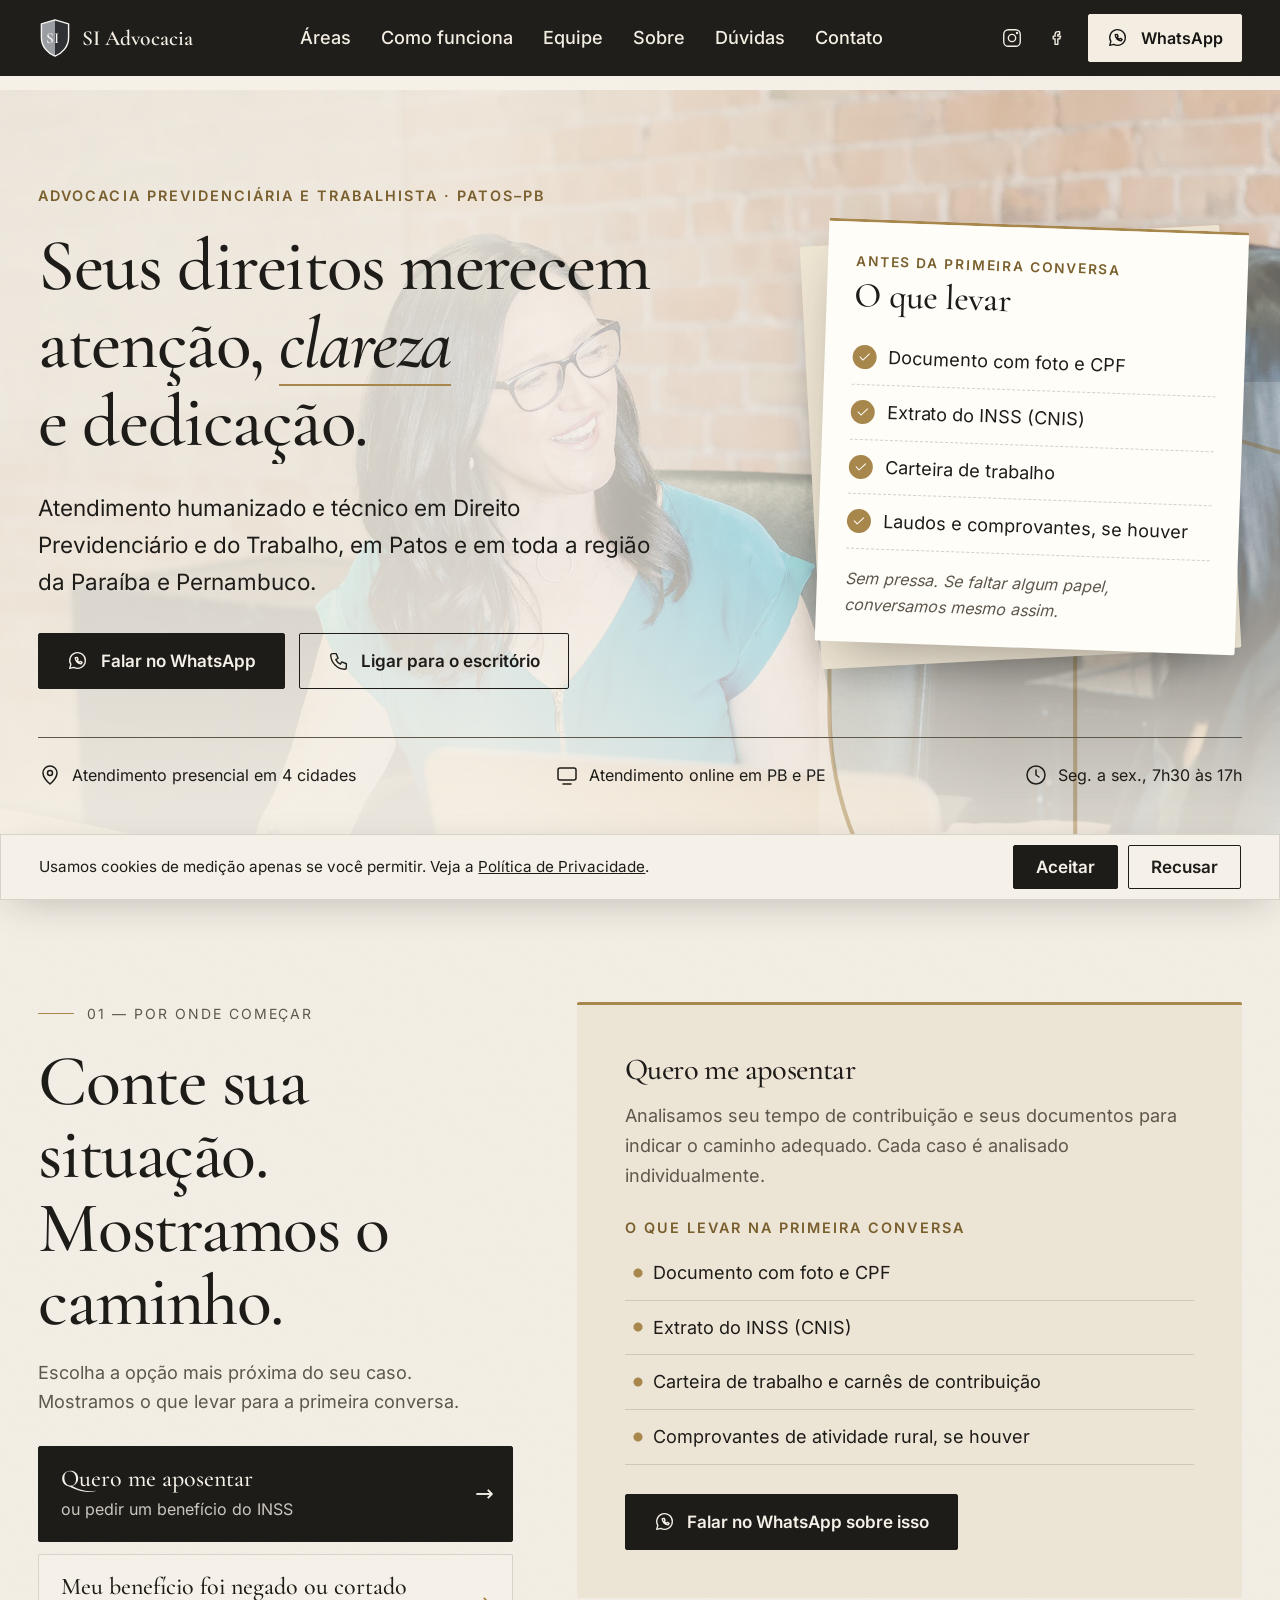
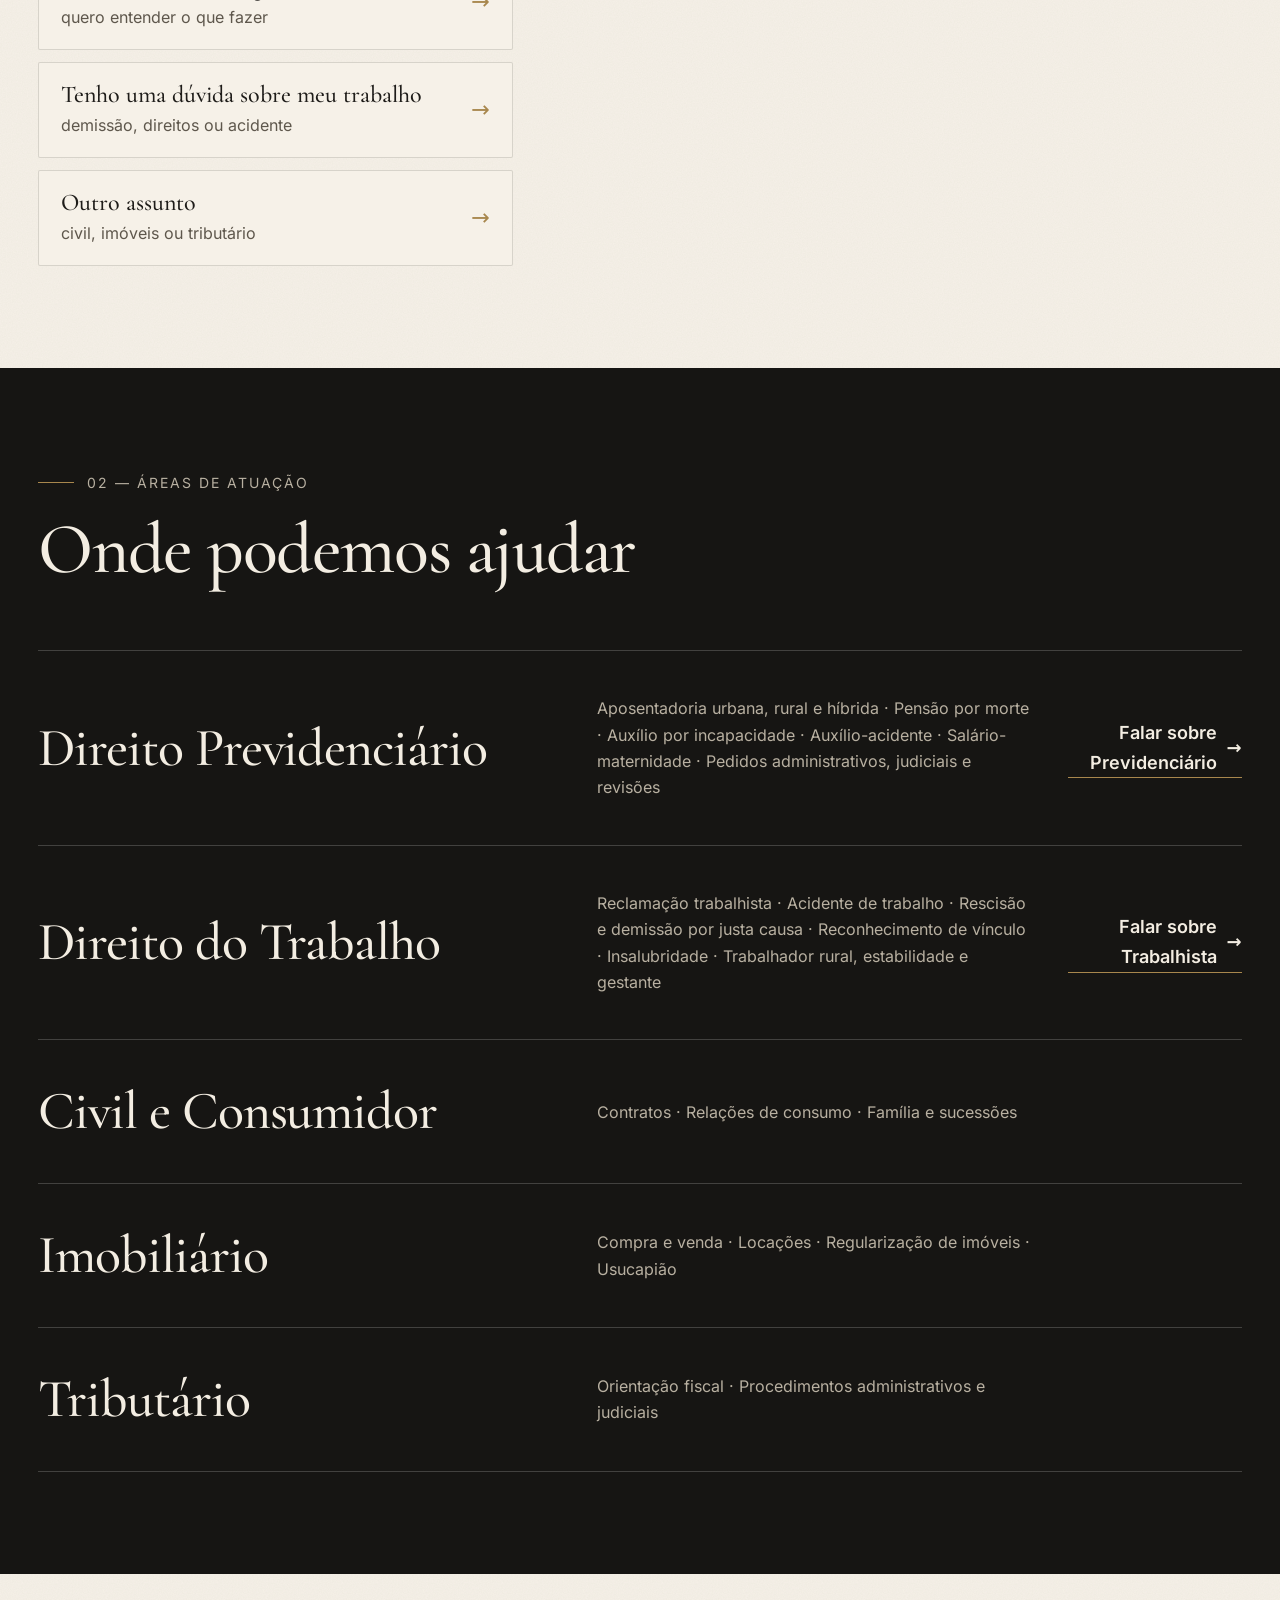
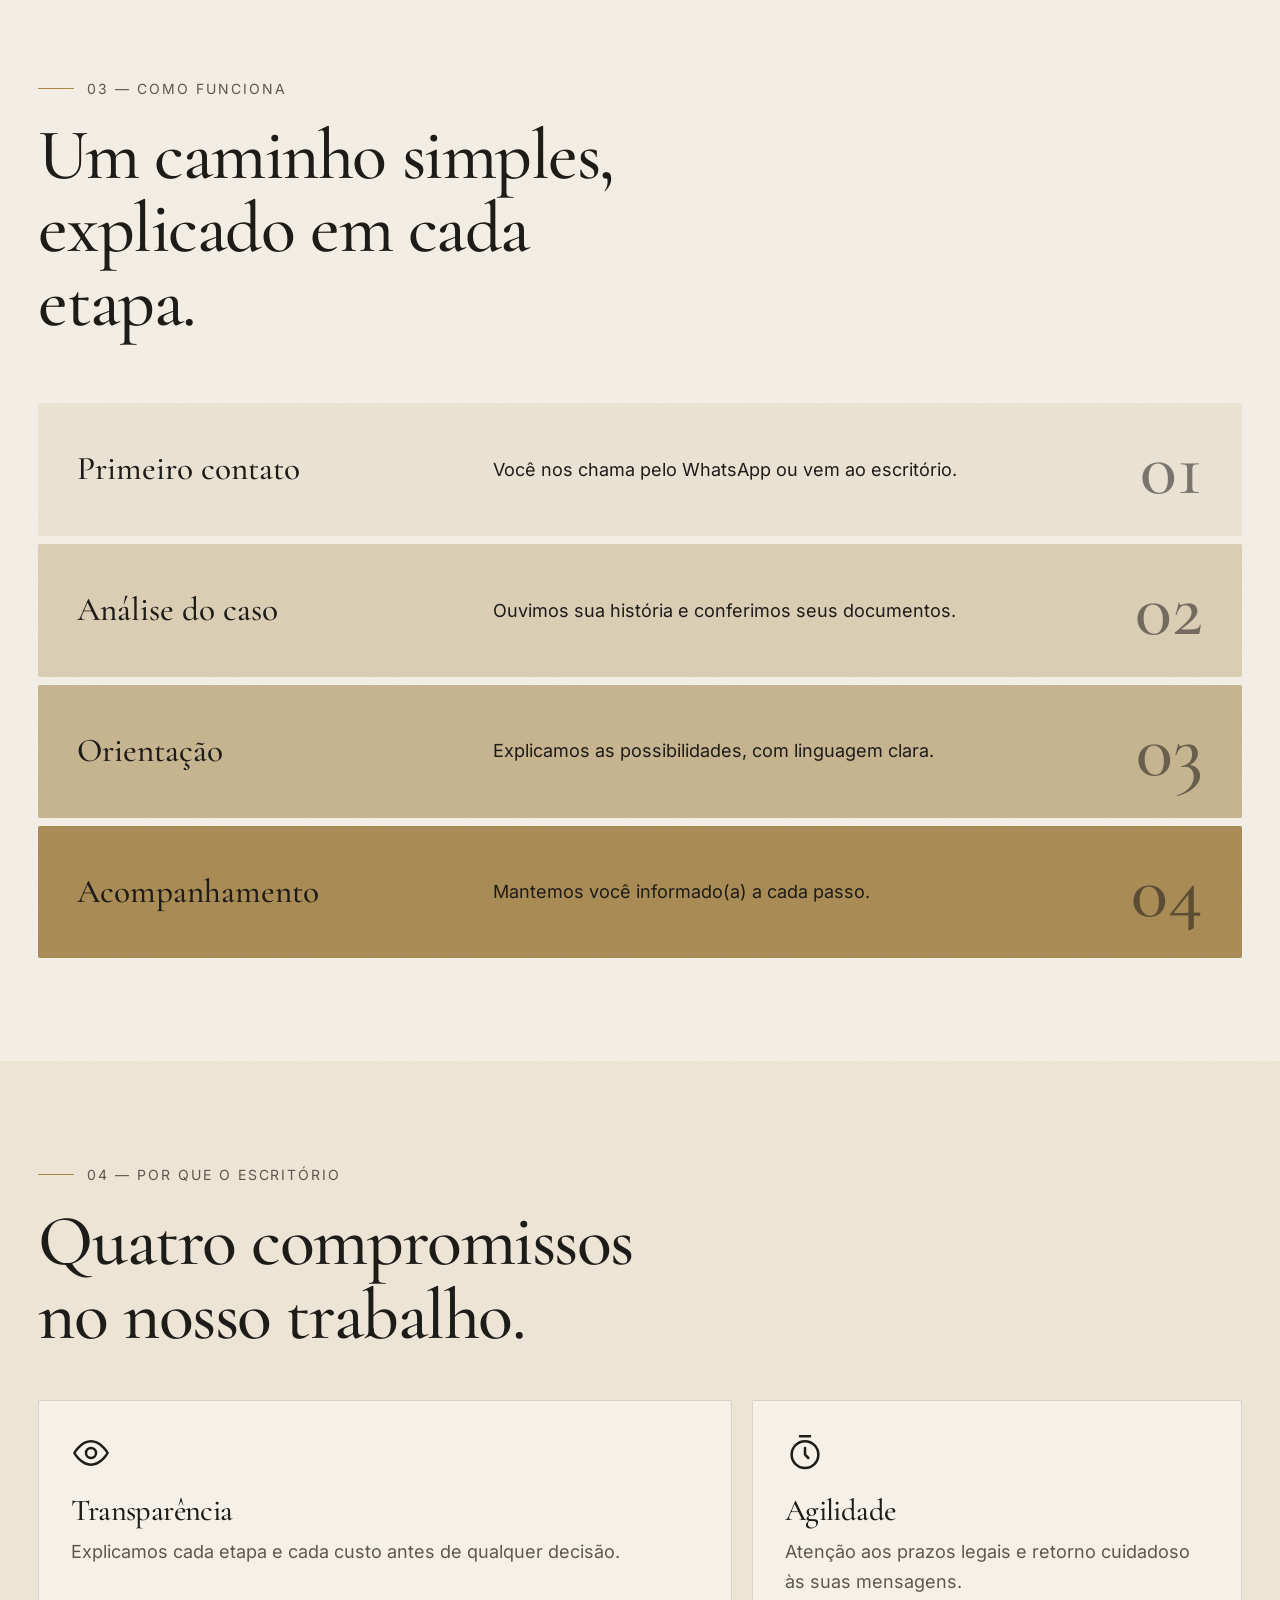
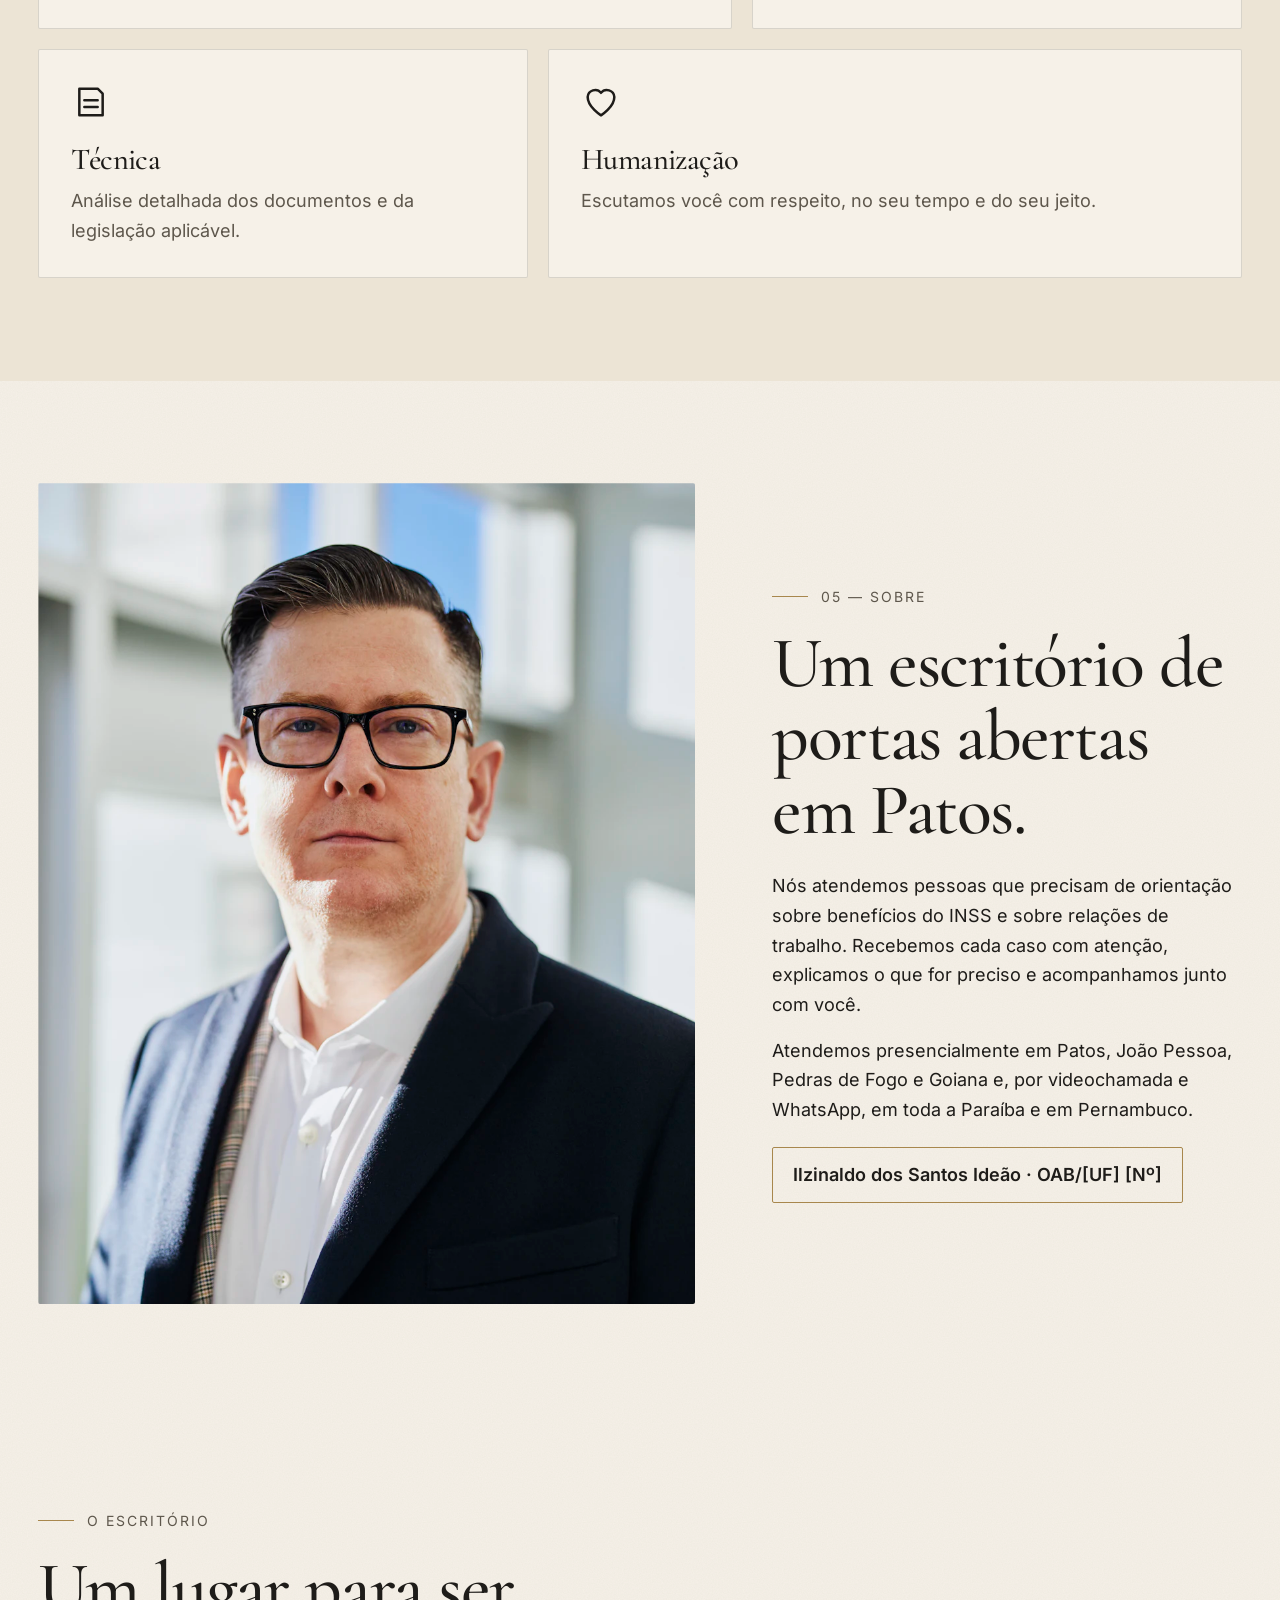
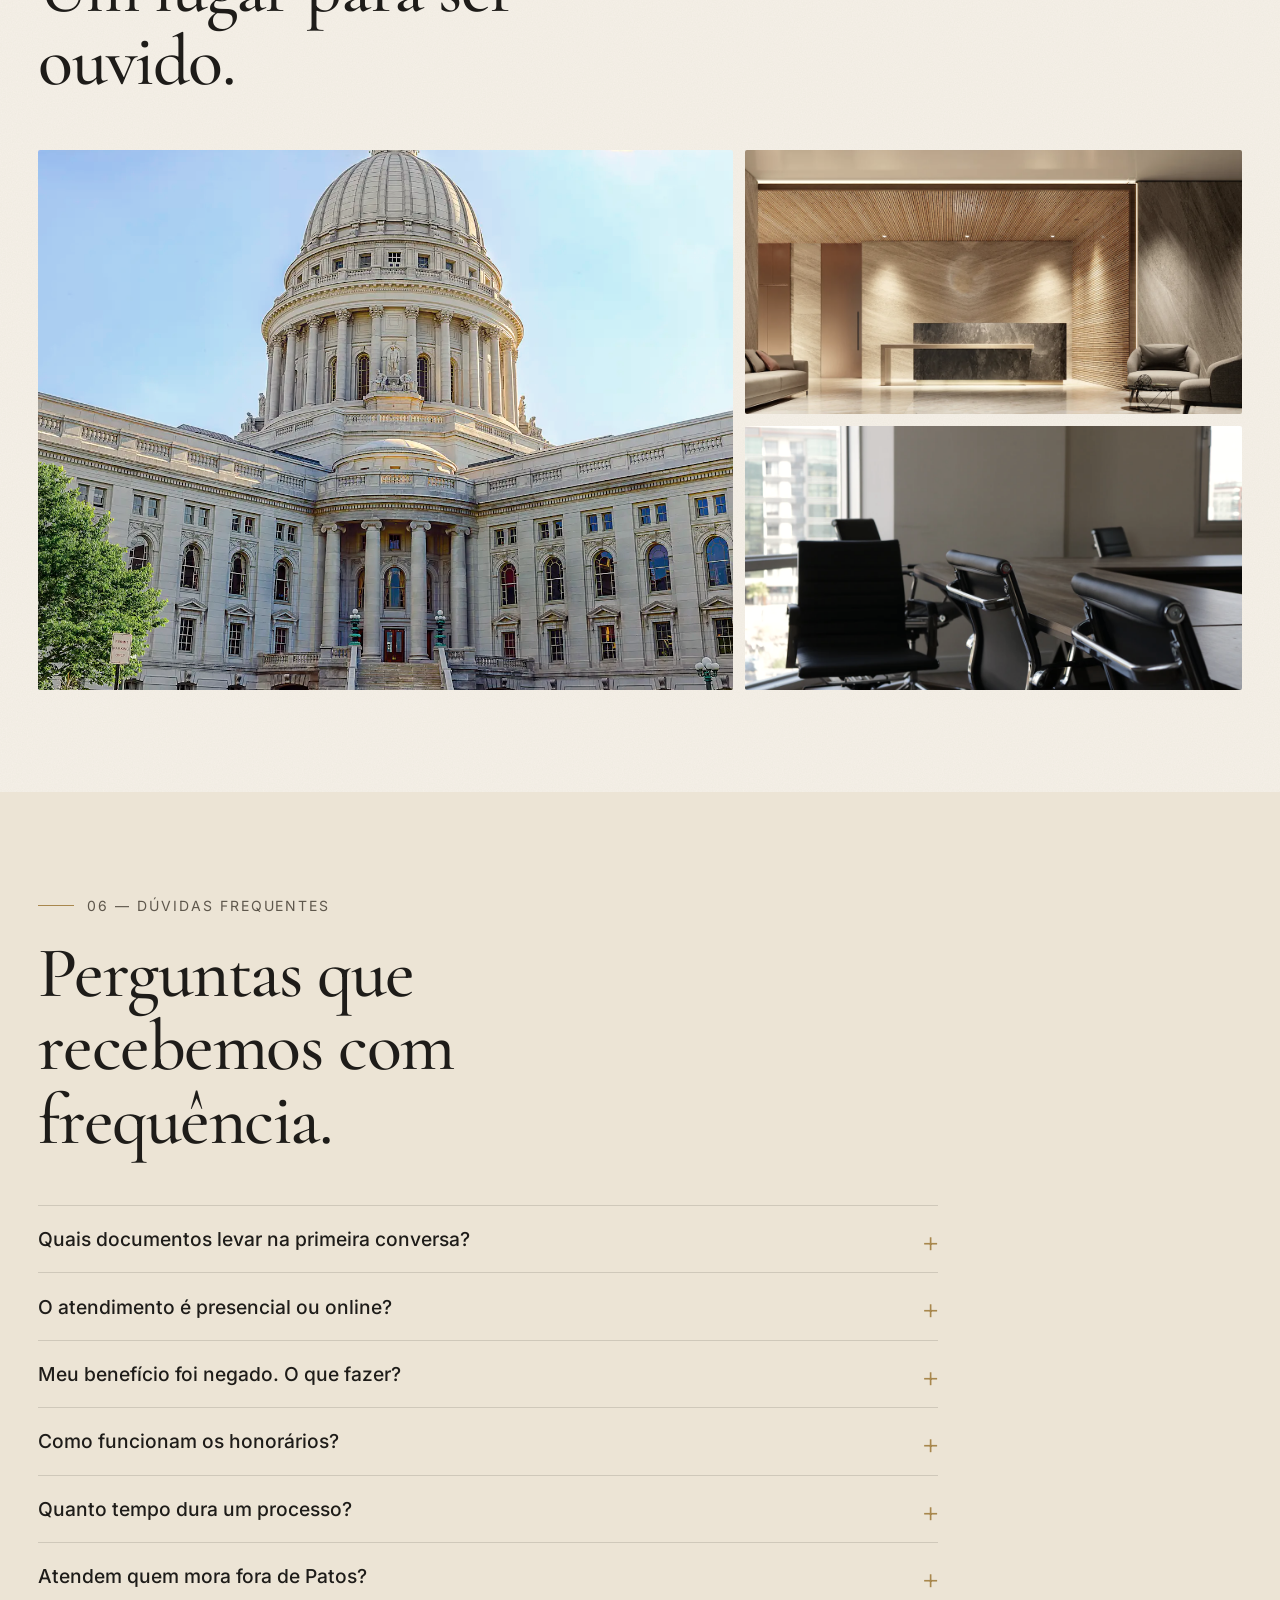
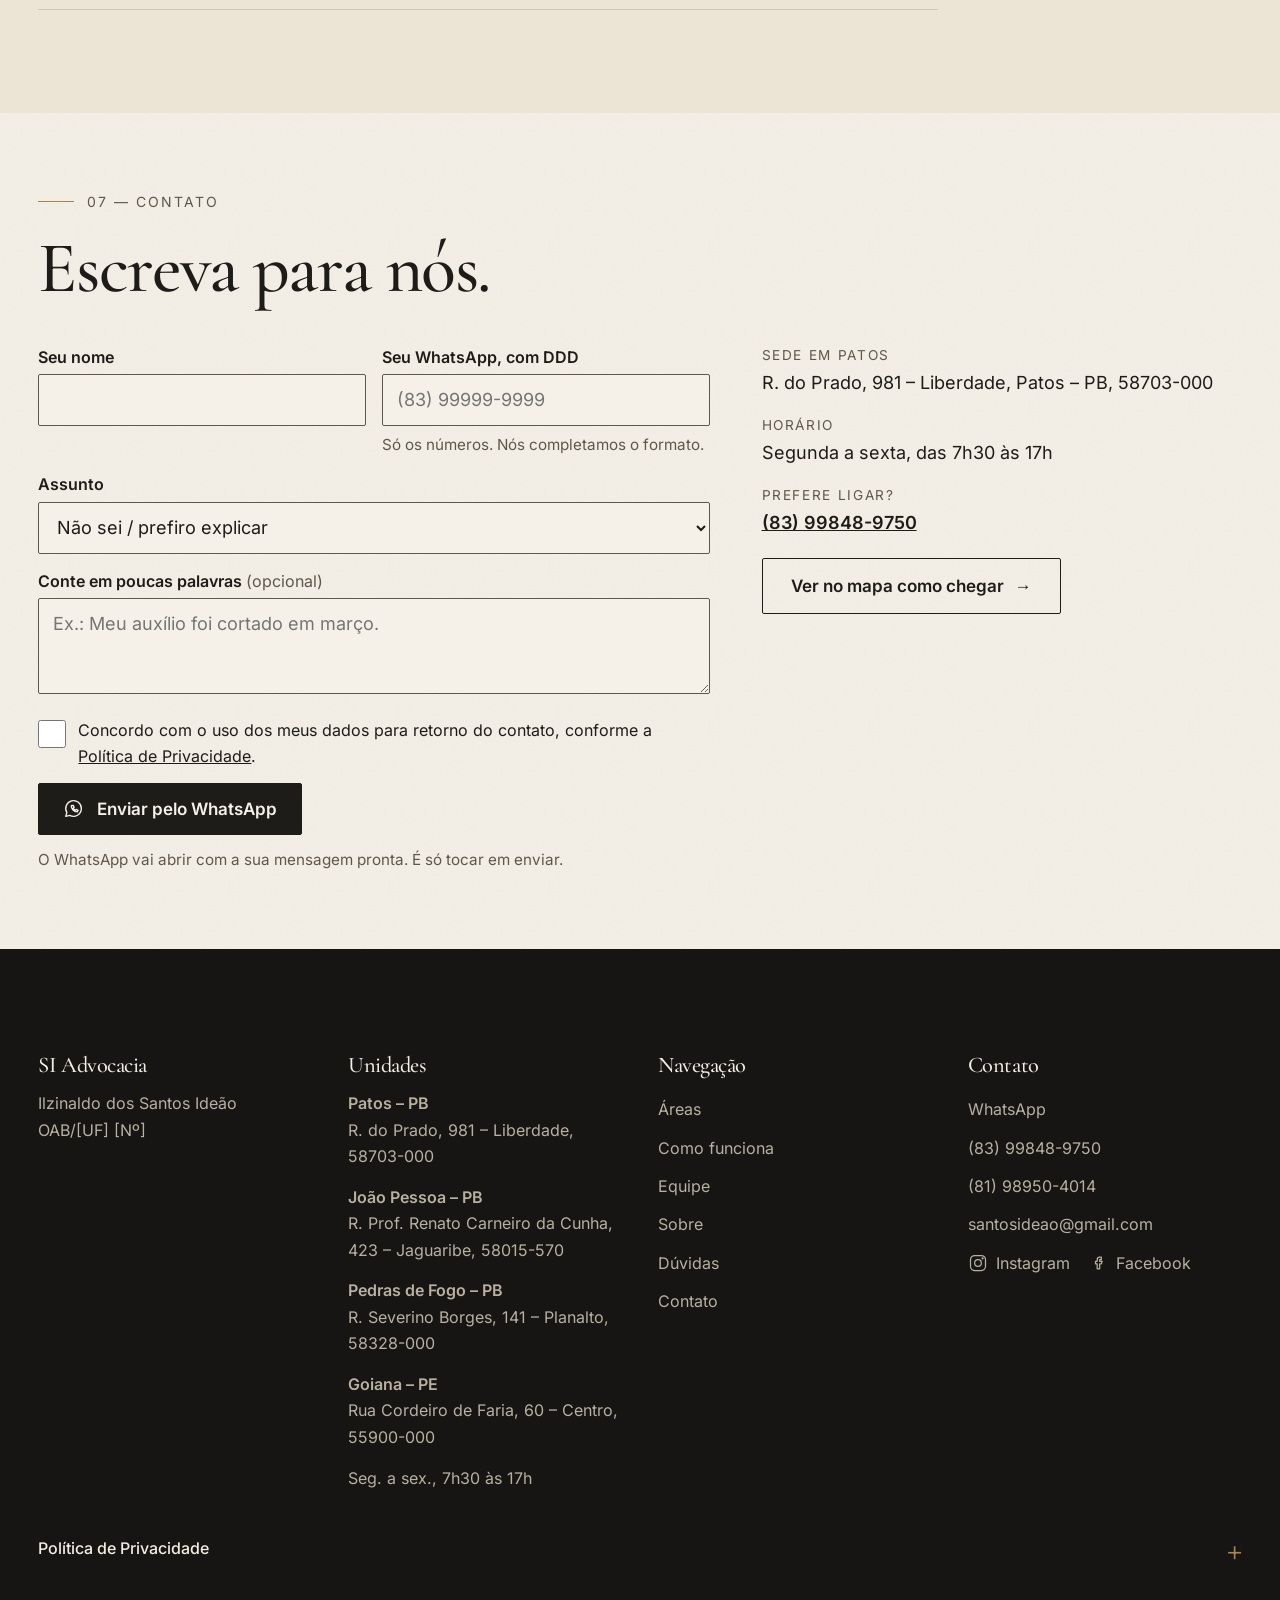
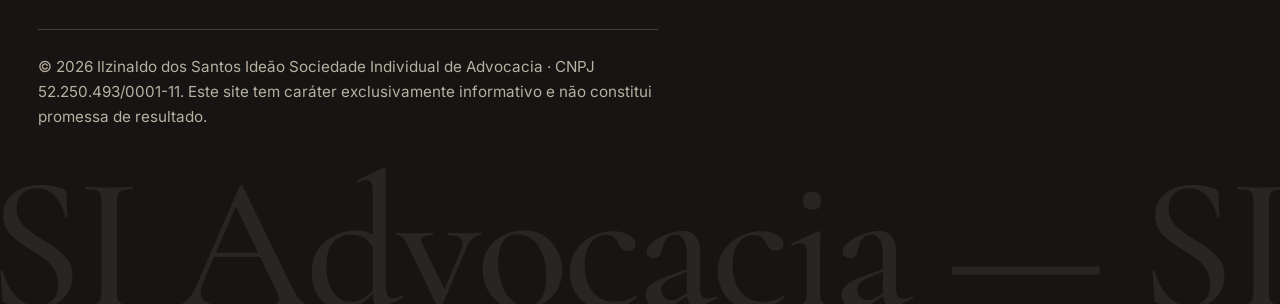
==== index.html @ 7da9369a "fix: links do menu param exatamente no início de cada seção - A seção "O escritório" começava escond" ====
<!doctype html>
<html lang="pt-BR">
  <head>
    <meta charset="utf-8" />
    <meta name="viewport" content="width=device-width, initial-scale=1, viewport-fit=cover" />
    <title>Advogado Previdenciário e Trabalhista | Patos-PB | SI</title>
    <meta
      name="description"
      content="Atendimento humanizado em Direito Previdenciário e do Trabalho em Patos-PB, com atendimento online na Paraíba e em Pernambuco."
    />
    <script type="application/ld+json">
      {
        "@context": "https://schema.org",
        "@type": ["LegalService", "LocalBusiness"],
        "name": "SI Advocacia",
        "telephone": "+5583998489750",
        "email": "santosideao@gmail.com",
        "sameAs": [
          "https://www.instagram.com/santosideaoadv/",
          "https://pt-br.facebook.com/santosideaoadvocacia/"
        ],
        "address": {
          "@type": "PostalAddress",
          "streetAddress": "R. do Prado, 981 - Liberdade",
          "postalCode": "58703-000",
          "addressLocality": "Patos",
          "addressRegion": "PB",
          "addressCountry": "BR"
        },
        "openingHoursSpecification": {
          "@type": "OpeningHoursSpecification",
          "dayOfWeek": ["Monday", "Tuesday", "Wednesday", "Thursday", "Friday"],
          "opens": "07:30",
          "closes": "17:00"
        },
        "areaServed": ["Paraíba", "Pernambuco"]
      }
    </script>
    <meta name="theme-color" content="#161513" />
    <link rel="icon" href="assets/favicon.svg" type="image/svg+xml" />
    <script>
      document.documentElement.classList.add("js");
    </script>
    <link
      rel="preload"
      href="assets/fonts/cormorant-garamond-latin-500-normal.woff2"
      as="font"
      type="font/woff2"
      crossorigin
    />
    <link rel="stylesheet" href="css/fonts.css" />
    <link rel="stylesheet" href="css/tokens.css" />
    <link rel="stylesheet" href="css/base.css" />
    <link rel="stylesheet" href="css/sections.css" />
    <link rel="stylesheet" href="css/layout.css" />
    <link rel="stylesheet" href="css/motion.css" />
    <link rel="stylesheet" href="css/editorial.css" />
    <link rel="stylesheet" href="css/home.css" />
  </head>
  <body data-page="home">
    <noscript
      ><p style="padding: 16px">
        <a href="index.html">Início</a> · <a href="equipe.html">Equipe</a> ·
        <a href="https://wa.me/5583998489750">WhatsApp</a> ·
        <a href="tel:+5583998489750">(83) 99848-9750</a>
      </p></noscript
    >

    <main id="main">
      <section class="hero" id="topo" aria-labelledby="h1">
        <div class="bg" data-px="0.1" data-photo="assets/img/hero.webp">
          <!-- O vídeo só é carregado se SITE.heroVideo estiver preenchido em js/site.js -->
          <video id="hv" muted loop playsinline preload="none" aria-hidden="true" tabindex="-1"></video>
        </div>
        <svg class="crest" viewBox="0 0 60 70" aria-hidden="true">
          <path d="M30 3 6 10v24c0 16 11 28 24 33 13-5 24-17 24-33V10z" />
          <path d="M30 3v64" />
        </svg>
        <button class="vbtn" id="vbtn" type="button" aria-pressed="false" hidden>
          Pausar vídeo
        </button>
        <div class="wrap">
          <div class="hero-grid">
            <div class="hero-copy">
              <p class="eyebrow">Advocacia previdenciária e trabalhista · Patos–PB</p>
              <h1 id="h1">
                <span class="ln"><span>Seus direitos merecem</span></span
                ><span class="ln"
                  ><span>atenção, <em>clareza</em></span></span
                ><span class="ln"><span>e dedicação.</span></span>
              </h1>
              <p class="sub">
                Atendimento humanizado e técnico em Direito Previdenciário e do Trabalho, em Patos e
                em toda a região da Paraíba e Pernambuco.
              </p>
              <div class="ctas">
                <a class="btn wa" data-pos="hero" href="#"
                  ><svg class="ico"><use href="#wa" /></svg>Falar no WhatsApp</a
                ><a class="btn sec" data-tel href="#" data-ev="click_phone"
                  ><svg class="ico" viewBox="0 0 24 24" aria-hidden="true">
                    <path
                      d="M5 4h4l2 5-2.5 1.5a11 11 0 0 0 5 5L15 13l5 2v4a2 2 0 0 1-2 2A16 16 0 0 1 3 6a2 2 0 0 1 2-2z"
                    /></svg
                  >Ligar para o escritório</a
                >
              </div>
            </div>
            <aside class="ficha" aria-label="Exemplo: o que levar na primeira conversa">
              <div class="ficha-card">
                <p class="ficha-kicker">Antes da primeira conversa</p>
                <p class="ficha-title">O que levar</p>
                <ul>
                  <li>
                    <svg viewBox="0 0 24 24" class="ico" aria-hidden="true">
                      <path d="m5 12 4.5 4.5L19 7" /></svg
                    >Documento com foto e CPF
                  </li>
                  <li>
                    <svg viewBox="0 0 24 24" class="ico" aria-hidden="true">
                      <path d="m5 12 4.5 4.5L19 7" /></svg
                    >Extrato do INSS (CNIS)
                  </li>
                  <li>
                    <svg viewBox="0 0 24 24" class="ico" aria-hidden="true">
                      <path d="m5 12 4.5 4.5L19 7" /></svg
                    >Carteira de trabalho
                  </li>
                  <li>
                    <svg viewBox="0 0 24 24" class="ico" aria-hidden="true">
                      <path d="m5 12 4.5 4.5L19 7" /></svg
                    >Laudos e comprovantes, se houver
                  </li>
                </ul>
                <p class="ficha-note">
                  Sem pressa. Se faltar algum papel, conversamos mesmo assim.
                </p>
              </div>
            </aside>
          </div>
          <ul class="trust">
            <li>
              <svg class="ico" viewBox="0 0 24 24">
                <path d="M12 21s7-6 7-11a7 7 0 0 0-14 0c0 5 7 11 7 11z" />
                <circle cx="12" cy="10" r="2.5" /></svg
              >Atendimento presencial em 4 cidades
            </li>
            <li>
              <svg class="ico" viewBox="0 0 24 24">
                <rect x="3" y="5" width="18" height="12" rx="2" />
                <path d="M8 21h8" /></svg
              >Atendimento online em PB e PE
            </li>
            <li>
              <svg class="ico" viewBox="0 0 24 24">
                <circle cx="12" cy="12" r="9" />
                <path d="M12 7v5l3 2" /></svg
              >Seg. a sex., 7h30 às 17h
            </li>
          </ul>
        </div>
      </section>

      <section id="situacao" aria-labelledby="t-sit">
        <div class="wrap sit">
          <div class="sit-left">
            <p class="lab">01 — Por onde começar</p>
            <h2 id="t-sit">Conte sua situação. Mostramos o caminho.</h2>
            <p class="sit-lead">
              Escolha a opção mais próxima do seu caso. Mostramos o que levar para a primeira
              conversa.
            </p>
            <div class="sit-choose" role="group" aria-label="Escolha a sua situação"></div>
          </div>
          <div class="sit-panels" aria-live="polite"></div>
        </div>
      </section>

      <section id="areas" class="dark" aria-labelledby="t-areas">
        <div class="wrap">
          <p class="lab">02 — Áreas de atuação</p>
          <h2 id="t-areas" class="rv">Onde podemos ajudar</h2>
          <ul class="rows">
            <li class="row rv">
              <h3>Direito Previdenciário</h3>
              <p class="tags">
                Aposentadoria urbana, rural e híbrida · Pensão por morte · Auxílio por incapacidade
                · Auxílio-acidente · Salário-maternidade · Pedidos administrativos, judiciais e
                revisões
              </p>
              <a class="link wa" data-pos="area" data-area="Direito Previdenciário" href="#"
                >Falar sobre Previdenciário <span aria-hidden="true">→</span></a
              >
            </li>
            <li class="row rv">
              <h3>Direito do Trabalho</h3>
              <p class="tags">
                Reclamação trabalhista · Acidente de trabalho · Rescisão e demissão por justa causa
                · Reconhecimento de vínculo · Insalubridade · Trabalhador rural, estabilidade e
                gestante
              </p>
              <a class="link wa" data-pos="area" data-area="Direito do Trabalho" href="#"
                >Falar sobre Trabalhista <span aria-hidden="true">→</span></a
              >
            </li>
            <li class="row rv">
              <h3>Civil e Consumidor</h3>
              <p class="tags">Contratos · Relações de consumo · Família e sucessões</p>
            </li>
            <li class="row rv">
              <h3>Imobiliário</h3>
              <p class="tags">Compra e venda · Locações · Regularização de imóveis · Usucapião</p>
            </li>
            <li class="row rv">
              <h3>Tributário</h3>
              <p class="tags">Orientação fiscal · Procedimentos administrativos e judiciais</p>
            </li>
          </ul>
        </div>
      </section>

      <section id="como-funciona" aria-labelledby="t-co">
        <div class="wrap">
          <p class="lab">03 — Como funciona</p>
          <h2 id="t-co" class="rv">Um caminho simples, explicado em cada etapa.</h2>
          <ol class="bars">
            <li class="rv">
              <span class="bt">Primeiro contato</span
              ><span class="bd">Você nos chama pelo WhatsApp ou vem ao escritório.</span
              ><b aria-hidden="true">01</b>
            </li>
            <li class="rv">
              <span class="bt">Análise do caso</span
              ><span class="bd">Ouvimos sua história e conferimos seus documentos.</span
              ><b aria-hidden="true">02</b>
            </li>
            <li class="rv">
              <span class="bt">Orientação</span
              ><span class="bd">Explicamos as possibilidades, com linguagem clara.</span
              ><b aria-hidden="true">03</b>
            </li>
            <li class="rv">
              <span class="bt">Acompanhamento</span
              ><span class="bd">Mantemos você informado(a) a cada passo.</span
              ><b aria-hidden="true">04</b>
            </li>
          </ol>
        </div>
      </section>

      <section class="alt" aria-labelledby="t-pi">
        <div class="wrap">
          <p class="lab">04 — Por que o escritório</p>
          <h2 id="t-pi" class="rv">Quatro compromissos no nosso trabalho.</h2>
          <div class="pil">
            <div class="rv">
              <svg class="ico" viewBox="0 0 24 24">
                <path d="M2 12s4-7 10-7 10 7 10 7-4 7-10 7S2 12 2 12z" />
                <circle cx="12" cy="12" r="3" />
              </svg>
              <h3>Transparência</h3>
              <p>Explicamos cada etapa e cada custo antes de qualquer decisão.</p>
            </div>
            <div class="rv">
              <svg class="ico" viewBox="0 0 24 24">
                <circle cx="12" cy="13" r="8" />
                <path d="M12 9v4l2 2M9 2h6" />
              </svg>
              <h3>Agilidade</h3>
              <p>Atenção aos prazos legais e retorno cuidadoso às suas mensagens.</p>
            </div>
            <div class="rv">
              <svg class="ico" viewBox="0 0 24 24">
                <path d="M5 4h11l3 3v13H5z" />
                <path d="M8 11h8M8 15h8" />
              </svg>
              <h3>Técnica</h3>
              <p>Análise detalhada dos documentos e da legislação aplicável.</p>
            </div>
            <div class="rv">
              <svg class="ico" viewBox="0 0 24 24">
                <path d="M12 20s-8-5-8-11a4.5 4.5 0 0 1 8-2.5A4.5 4.5 0 0 1 20 9c0 6-8 11-8 11z" />
              </svg>
              <h3>Humanização</h3>
              <p>Escutamos você com respeito, no seu tempo e do seu jeito.</p>
            </div>
          </div>
        </div>
      </section>

      <section id="sobre" aria-labelledby="t-so">
        <div class="wrap sob">
          <div
            class="ph rv mask"
            data-photo="assets/img/sobre.webp"
            role="img"
            aria-label="Retrato do advogado responsável pelo escritório"
          ></div>
          <div class="rv">
            <p class="lab">05 — Sobre</p>
            <h2 id="t-so">Um escritório de portas abertas em Patos.</h2>
            <p style="margin-top: 1.5rem">
              Nós atendemos pessoas que precisam de orientação sobre benefícios do INSS e sobre
              relações de trabalho. Recebemos cada caso com atenção, explicamos o que for preciso e
              acompanhamos junto com você.
            </p>
            <p>
              Atendemos presencialmente em Patos, João Pessoa, Pedras de Fogo e Goiana e, por
              videochamada e WhatsApp, em toda a Paraíba e em Pernambuco.
            </p>
            <span class="oab"
              ><span data-s="lawyer.name">[NOME DO(A) ADVOGADO(A)]</span> ·
              <span data-s="lawyer.oab">OAB/[UF] [Nº]</span></span
            ><!-- TODO: preencher -->
          </div>
        </div>
      </section>

      <section id="escritorio" class="photos" aria-labelledby="t-esc">
        <div class="wrap">
          <p class="lab">O escritório</p>
          <h2 id="t-esc">Um lugar para ser ouvido.</h2>
          <div class="photo-grid">
            <div
              class="shot s1"
              role="img"
              aria-label="Fachada do escritório em Patos"
              data-photo="assets/img/escritorio-1.webp"
            ></div>
            <div
              class="shot s2"
              role="img"
              aria-label="Recepção do escritório"
              data-photo="assets/img/escritorio-2.webp"
            ></div>
            <div
              class="shot s3"
              role="img"
              aria-label="Sala de atendimento"
              data-photo="assets/img/escritorio-3.webp"
            ></div>
          </div>
        </div>
      </section>

      <section id="duvidas" class="alt" aria-labelledby="t-fa">
        <div class="wrap">
          <p class="lab">06 — Dúvidas frequentes</p>
          <h2 id="t-fa" class="rv">Perguntas que recebemos com frequência.</h2>
          <div class="faq rv">
            <details>
              <summary>Quais documentos levar na primeira conversa?</summary>
              <p>
                Documento com foto, CPF, extrato do INSS e CNIS, carteira de trabalho, comprovantes
                e laudos médicos, quando houver. Se faltar algum, você pode conversar conosco mesmo
                assim.
              </p>
            </details>
            <details>
              <summary>O atendimento é presencial ou online?</summary>
              <p>
                Os dois. Atendemos presencialmente em Patos, João Pessoa, Pedras de Fogo e Goiana, e
                online por WhatsApp e videochamada.
              </p>
            </details>
            <details>
              <summary>Meu benefício foi negado. O que fazer?</summary>
              <p>
                Cada caso é analisado individualmente. Em muitas situações existe a possibilidade de
                recurso, mas não é possível garantir nenhum desfecho.
              </p>
            </details>
            <details>
              <summary>Como funcionam os honorários?</summary>
              <p data-s="feesText"></p>
            </details>
            <details>
              <summary>Quanto tempo dura um processo?</summary>
              <p>
                Depende do caso e do órgão responsável. Por isso, não informamos prazos: explicamos
                as etapas e acompanhamos você.
              </p>
            </details>
            <details>
              <summary>Atendem quem mora fora de Patos?</summary>
              <p>Sim. Atendemos online na Paraíba e em Pernambuco.</p>
            </details>
          </div>
        </div>
      </section>


      <section id="contato" aria-labelledby="t-ct">
        <div class="wrap">
          <p class="lab">07 — Contato</p>
          <h2 id="t-ct" class="rv">Escreva para nós.</h2>
          <div class="ct">
            <form id="f" class="cform" novalidate>
              <div>
                <label for="nm">Seu nome</label>
                <input id="nm" name="nome" autocomplete="name" required aria-describedby="e-nm" />
                <div class="err" id="e-nm" role="alert"></div>
              </div>
              <div>
                <label for="wp">Seu WhatsApp, com DDD</label>
                <input
                  id="wp"
                  name="wp"
                  type="tel"
                  inputmode="tel"
                  autocomplete="tel"
                  placeholder="(83) 99999-9999"
                  required
                  aria-describedby="h-wp e-wp"
                />
                <p class="hint" id="h-wp">Só os números. Nós completamos o formato.</p>
                <div class="err" id="e-wp" role="alert"></div>
              </div>
              <div class="full">
                <label for="ar">Assunto</label>
                <select id="ar">
                  <option selected>Não sei / prefiro explicar</option>
                  <option>INSS, aposentadoria ou benefício</option>
                  <option>Trabalho</option>
                  <option>Outro assunto</option>
                </select>
              </div>
              <div class="full">
                <label for="ms">Conte em poucas palavras <span class="opt">(opcional)</span></label>
                <textarea
                  id="ms"
                  maxlength="400"
                  placeholder="Ex.: Meu auxílio foi cortado em março."
                ></textarea>
              </div>
              <div class="hp" aria-hidden="true">
                <label for="hp">Não preencha</label>
                <input id="hp" tabindex="-1" autocomplete="off" />
              </div>
              <div class="full">
                <label class="chk" for="lg">
                  <input type="checkbox" id="lg" aria-describedby="e-lg" />
                  <span
                    >Concordo com o uso dos meus dados para retorno do contato, conforme a
                    <a href="#privacidade">Política de Privacidade</a>.</span
                  >
                </label>
                <div class="err" id="e-lg" role="alert"></div>
              </div>
              <div class="full cform-actions">
                <button class="btn" type="submit">
                  <svg class="ico"><use href="#wa" /></svg>Enviar pelo WhatsApp
                </button>
                <p class="hint">O WhatsApp vai abrir com a sua mensagem pronta. É só tocar em enviar.</p>
                <p id="st" role="status" aria-live="polite"></p>
              </div>
            </form>
            <aside class="cinfo" aria-label="Como chegar">
              <dl>
                <div>
                  <dt>Sede em Patos</dt>
                  <dd data-s="addr"></dd>
                </div>
                <div>
                  <dt>Horário</dt>
                  <dd>Segunda a sexta, das 7h30 às 17h</dd>
                </div>
                <div>
                  <dt>Prefere ligar?</dt>
                  <dd><a data-tel data-ev="click_phone" href="#">(83) 99848-9750</a></dd>
                </div>
              </dl>
              <div class="map" id="map" hidden></div>
              <a
                class="btn sec"
                id="mapl"
                data-ev="click_maps"
                target="_blank"
                rel="noopener noreferrer"
                href="#"
                >Ver no mapa como chegar <span aria-hidden="true">→</span></a
              >
            </aside>
          </div>
        </div>
      </section>
    </main>

    <script src="js/site.js" defer></script>
    <script src="js/layout.js" defer></script>
    <script src="js/situacao.js" defer></script>
    <script src="js/core.js" defer></script>
    <script src="js/ui.js" defer></script>
    <script src="js/hero.js" defer></script>
    <script src="js/form.js" defer></script>
    <script src="js/cookies.js" defer></script>
    <script src="js/photos.js" defer></script>
  </body>
</html>
---- css/fonts.css ----
/* Fontes hospedadas no próprio site (sem depender do Google) */
@font-face {
  font-family: "Cormorant Garamond";
  font-style: normal;
  font-weight: 500;
  font-display: swap;
  src: url("../assets/fonts/cormorant-garamond-latin-500-normal.woff2") format("woff2");
}
@font-face {
  font-family: "Cormorant Garamond";
  font-style: normal;
  font-weight: 600;
  font-display: swap;
  src: url("../assets/fonts/cormorant-garamond-latin-600-normal.woff2") format("woff2");
}
@font-face {
  font-family: "Cormorant Garamond";
  font-style: italic;
  font-weight: 500;
  font-display: swap;
  src: url("../assets/fonts/cormorant-garamond-latin-500-italic.woff2") format("woff2");
}
@font-face {
  font-family: "Inter";
  font-style: normal;
  font-weight: 400;
  font-display: swap;
  src: url("../assets/fonts/inter-latin-400-normal.woff2") format("woff2");
}
@font-face {
  font-family: "Inter";
  font-style: normal;
  font-weight: 500;
  font-display: swap;
  src: url("../assets/fonts/inter-latin-500-normal.woff2") format("woff2");
}
@font-face {
  font-family: "Inter";
  font-style: normal;
  font-weight: 600;
  font-display: swap;
  src: url("../assets/fonts/inter-latin-600-normal.woff2") format("woff2");
}
---- css/tokens.css ----
/* Tokens: papel quente, grafite e dourado (identidade do escudo SI) */
:root {
  --bg: #f6f1e8;
  --bg-alt: #ece4d5;
  --ink: #1e1c19;
  --soft: #5e574c;
  --accent: #1e1c19;
  --on: #f6f1e8;
  --hd: #161513;
  --gold: #a8874d;
  --gold-t: #7a5f2e;
  --line: rgba(30, 28, 25, 0.14);
  --ph1: #efe7d8;
  --ph2: #e2d6bf;
  --ph3: #d2c3a5;
  --veil1: rgba(246, 241, 232, 0.4);
  --veil2: rgba(246, 241, 232, 0.86);
  --rm: 2px;
  --rl: 2px;
  --sh: 0 10px 40px -12px rgba(30, 28, 25, 0.28);
  --grain: url("data:image/svg+xml;utf8,<svg xmlns='http://www.w3.org/2000/svg' width='160' height='160'><filter id='n'><feTurbulence type='fractalNoise' baseFrequency='.8' numOctaves='2' stitchTiles='stitch'/><feColorMatrix values='0 0 0 0 .3 0 0 0 0 .25 0 0 0 0 .2 0 0 0 .07 0'/></filter><rect width='100%' height='100%' filter='url(%23n)'/></svg>");
}
@media (prefers-color-scheme: dark) {
  :root:not([data-theme="light"]) {
    --bg: #171512;
    --bg-alt: #201d19;
    --ink: #f3ede2;
    --soft: #b3aa9b;
    --accent: #f3ede2;
    --on: #1b1915;
    --gold-t: #cdb27c;
    --line: rgba(243, 237, 226, 0.16);
    --ph1: #262219;
    --ph2: #2e2a20;
    --ph3: #38332a;
    --veil1: rgba(23, 21, 18, 0.4);
    --veil2: rgba(23, 21, 18, 0.85);
  }
}
:root[data-theme="dark"] {
  --bg: #171512;
  --bg-alt: #201d19;
  --ink: #f3ede2;
  --soft: #b3aa9b;
  --accent: #f3ede2;
  --on: #1b1915;
  --gold-t: #cdb27c;
  --line: rgba(243, 237, 226, 0.16);
  --ph1: #262219;
  --ph2: #2e2a20;
  --ph3: #38332a;
  --veil1: rgba(23, 21, 18, 0.4);
  --veil2: rgba(23, 21, 18, 0.85);
}
---- css/base.css ----
* {
  box-sizing: border-box;
  margin: 0;
}
[hidden] {
  display: none !important;
}
html {
  scroll-behavior: smooth;
  scroll-padding-top: 76px; /* altura do cabeçalho: a seção começa logo abaixo dele */
  height: 100%;
}
body {
  background: var(--bg);
  color: var(--ink);
  font:
    400 1.125rem/1.65 Inter,
    system-ui,
    sans-serif;
  -webkit-font-smoothing: antialiased;
  padding-top: env(safe-area-inset-top, 0px);
  min-height: 100%;
}
h1,
h2,
h3 {
  font-family: "Cormorant Garamond", Georgia, serif;
  font-weight: 500;
  line-height: 1.02;
  letter-spacing: -0.02em;
}
h1 {
  font-size: clamp(2.6rem, 8vw + 1rem, 7.5rem);
  line-height: 0.98;
}
h2 {
  font-size: clamp(2rem, 4.5vw + 1rem, 4.5rem);
}
h3 {
  font-size: clamp(1.35rem, 1.2vw + 1rem, 1.9rem);
  line-height: 1.15;
}
em {
  font-style: italic;
}
p {
  max-width: 62ch;
}
a {
  color: inherit;
}
:focus-visible {
  outline: 3px solid var(--accent);
  outline-offset: 3px;
}
.wrap {
  max-width: 1320px;
  margin: auto;
  padding-inline: clamp(20px, 5vw, 64px);
}
section {
  padding-block: clamp(72px, 12vw, 160px);
}
.lab {
  font-size: 0.875rem;
  letter-spacing: 0.14em;
  text-transform: uppercase;
  color: var(--soft);
  margin-bottom: 1.2rem;
  display: flex;
  gap: 0.8rem;
  align-items: center;
}
.lab:before {
  content: "";
  width: 36px;
  height: 1px;
  background: var(--gold);
}
.skip {
  position: absolute;
  left: -999px;
  top: 8px;
  background: var(--ink);
  color: var(--bg);
  padding: 12px 18px;
  border-radius: 2px;
  z-index: 99;
}
.skip:focus {
  left: 8px;
}
/* botões */
.btn {
  display: inline-flex;
  align-items: center;
  gap: 0.7rem;
  min-height: 56px;
  padding: 0 28px;
  border-radius: 2px;
  background: var(--accent);
  color: var(--on);
  font:
    600 1.0625rem Inter,
    sans-serif;
  text-decoration: none;
  border: 1.5px solid var(--accent);
  cursor: pointer;
  transition:
    transform 0.3s,
    box-shadow 0.3s;
}
.btn:hover {
  transform: translateY(-2px);
  box-shadow: var(--sh);
}
.btn svg {
  width: 22px;
  height: 22px;
  flex: none;
}
.btn.sec {
  background: transparent;
  color: inherit;
  border-color: currentColor;
}
.btn.sm {
  min-height: 48px;
  padding: 0 18px;
  font-size: 1rem;
}
.ico {
  fill: none;
  stroke: currentColor;
  stroke-width: 1.5;
  stroke-linecap: round;
  stroke-linejoin: round;
}
---- css/sections.css ----
/* header */
header {
  position: fixed;
  inset: 0 0 auto;
  z-index: 50;
  padding-top: env(safe-area-inset-top, 0px);
  transition:
    background 0.3s,
    box-shadow 0.3s;
}
header.solid {
  background: var(--bg);
  box-shadow: 0 1px 0 var(--line);
}
header:not(.solid) {
  background: linear-gradient(var(--veil2), transparent);
  color: var(--ink);
}
.hb {
  display: flex;
  align-items: center;
  justify-content: space-between;
  gap: 12px;
  min-height: 76px;
}
.logo {
  display: flex;
  align-items: center;
  gap: 10px;
  text-decoration: none;
  font:
    600 1.35rem "Cormorant Garamond",
    serif;
}
.logo svg {
  width: 34px;
  height: 40px;
}
nav ul {
  display: none;
  list-style: none;
  padding: 0;
  gap: 30px;
}
nav a.l {
  text-decoration: none;
  font-weight: 500;
  background: linear-gradient(currentColor, currentColor) 0 100%/0 1.5px no-repeat;
  transition: background-size 0.3s;
  padding-block: 8px;
}
nav a.l:hover {
  background-size: 100% 1.5px;
}
.mb {
  min-height: 48px;
  padding: 0 18px;
  border-radius: 2px;
  border: 1.5px solid currentColor;
  background: transparent;
  color: inherit;
  font:
    600 1rem Inter,
    sans-serif;
  cursor: pointer;
}
.hr {
  display: flex;
  gap: 10px;
  align-items: center;
}
#mp {
  position: fixed;
  inset: 0;
  background: var(--bg);
  color: var(--ink);
  z-index: 60;
  padding: calc(env(safe-area-inset-top, 0px) + 20px) 24px 24px;
  display: flex;
  flex-direction: column;
  gap: 6px;
  overflow: auto;
}
#mp a.l {
  display: flex;
  align-items: center;
  min-height: 64px;
  font:
    500 2rem "Cormorant Garamond",
    serif;
  border-bottom: 1px solid var(--line);
  text-decoration: none;
}
@media (min-width: 1024px) {
  nav ul {
    display: flex;
  }
  .mb {
    display: none;
  }
}
/* hero */
.hero {
  position: relative;
  min-height: 100svh;
  display: flex;
  align-items: flex-end;
  color: var(--ink);
  overflow: hidden;
  padding-block: 130px 40px;
}
.bg {
  position: absolute;
  inset: -10% 0;
  background: linear-gradient(165deg, var(--ph1), var(--ph2) 55%, var(--ph3));
} /* TODO: foto hero 16:9 (e 9:16 mobile): conversa acolhedora, luz natural, tons quentes */
.hero:after {
  content: "";
  position: absolute;
  inset: 0;
  background: linear-gradient(var(--veil1), var(--veil2));
}
.hero .wrap {
  position: relative;
  z-index: 2;
  width: 100%;
}
.hero p.sub {
  font-size: clamp(1.125rem, 1vw + 1rem, 1.4rem);
  margin: 1.6rem 0 2rem;
  max-width: 44ch;
}
.ln {
  display: block;
  overflow: hidden;
  padding-bottom: 0.08em;
}
.ln > span {
  display: block;
  transform: translateY(100%);
  animation: up 0.9s cubic-bezier(0.2, 0.7, 0.2, 1) forwards;
}
.ln:nth-child(2) > span {
  animation-delay: 0.12s;
}
.ln:nth-child(3) > span {
  animation-delay: 0.24s;
}
@keyframes up {
  to {
    transform: none;
  }
}
.ctas {
  display: flex;
  flex-wrap: wrap;
  gap: 14px;
}
.trust {
  list-style: none;
  padding: 0;
  margin-top: 3rem;
  padding-top: 1.5rem;
  border-top: 1px solid var(--soft);
  display: grid;
  gap: 12px;
  font-size: 1rem;
}
.trust li {
  display: flex;
  gap: 10px;
  align-items: center;
}
.trust svg {
  width: 24px;
  height: 24px;
  flex: none;
}
@media (min-width: 768px) {
  .trust {
    grid-template-columns: repeat(3, auto);
    justify-content: space-between;
  }
}
.alt {
  background: var(--bg-alt);
}
/* pilares */
.pil {
  display: grid;
  gap: 20px;
  margin-top: 3rem;
}
.pil div {
  background: var(--bg);
  border-radius: 2px;
  padding: 32px;
  border: 1px solid var(--line);
}
.pil svg {
  width: 40px;
  height: 40px;
  color: var(--accent);
  margin-bottom: 12px;
}
.pil p {
  color: var(--soft);
  margin-top: 0.5rem;
}
@media (min-width: 768px) {
  .pil {
    grid-template-columns: 1fr 1fr;
  }
}
/* sobre */
.sob {
  display: grid;
  gap: 40px;
  align-items: center;
}
.ph {
  aspect-ratio: 4/5;
  border-radius: 2px;
  background: linear-gradient(160deg, var(--ph1), var(--ph3));
  display: grid;
  place-items: end start;
  padding: 20px;
  color: var(--ink);
  font-size: 0.95rem;
  max-width: 520px;
  width: 100%;
}
.oab {
  display: inline-block;
  margin-top: 1.4rem;
  padding: 12px 20px;
  border: 1px solid var(--gold);
  border-radius: 2px;
  font-weight: 600;
}
.sob p + p {
  margin-top: 1rem;
}
@media (min-width: 900px) {
  .sob {
    grid-template-columns: 5fr 6fr;
    gap: 80px;
  }
}
/* faq */
details {
  border-top: 1px solid var(--line);
}
details:last-child {
  border-bottom: 1px solid var(--line);
}
summary {
  list-style: none;
  cursor: pointer;
  min-height: 64px;
  display: flex;
  justify-content: space-between;
  align-items: center;
  gap: 16px;
  font:
    500 1.2rem Inter,
    sans-serif;
  padding: 14px 0;
}
summary::-webkit-details-marker {
  display: none;
}
summary:after {
  content: "+";
  font:
    400 2rem/1 "Cormorant Garamond",
    serif;
  color: var(--gold);
  transition: transform 0.3s;
}
details[open] summary:after {
  transform: rotate(45deg);
}
details p {
  padding-bottom: 24px;
  color: var(--soft);
}
.faq {
  max-width: 900px;
  margin-top: 3rem;
}
/* contato */
.ct {
  display: grid;
  gap: 48px;
  margin-top: 3rem;
}
form {
  display: grid;
  gap: 18px;
}
label {
  font-weight: 600;
  display: block;
  margin-bottom: 6px;
}
input,
select,
textarea {
  width: 100%;
  min-height: 56px;
  padding: 12px 16px;
  border-radius: 2px;
  border: 1.5px solid var(--soft);
  background: var(--bg);
  color: var(--ink);
  font: inherit;
}
textarea {
  min-height: 120px;
}
.err {
  color: #b3261e;
  font-size: 1rem;
  min-height: 0;
}
@media (prefers-color-scheme: dark) {
  .err {
    color: #ff9a92;
  }
}
.chk {
  display: flex;
  gap: 12px;
  align-items: flex-start;
  font-weight: 400;
}
.chk input {
  width: 28px;
  min-height: 28px;
  flex: none;
  margin-top: 3px;
}
.hp {
  position: absolute;
  left: -9999px;
}
#st {
  font-weight: 600;
  min-height: 1.5em;
}
.map {
  aspect-ratio: 16/10;
  border-radius: 2px;
  background: var(--bg-alt);
  margin-top: 1.5rem;
  overflow: hidden;
  display: grid;
  place-items: center;
  color: var(--soft);
  text-align: center;
  padding: 16px;
}
.map iframe {
  width: 100%;
  height: 100%;
  border: 0;
}
@media (min-width: 900px) {
  .ct {
    grid-template-columns: 1fr 1fr;
    gap: 80px;
  }
}
/* rodapé */
footer {
  background: var(--bg-alt);
  color: var(--ink);
  padding-top: clamp(64px, 8vw, 110px);
  overflow: hidden;
}
.fc {
  display: grid;
  gap: 36px;
}
footer h3 {
  font-size: 1.4rem;
  margin-bottom: 0.8rem;
}
footer p,
footer li {
  color: var(--soft);
  font-size: 1rem;
}
footer ul {
  list-style: none;
  padding: 0;
}
footer a {
  text-decoration: none;
  display: inline-block;
  padding-block: 6px;
}
footer a:hover {
  text-decoration: underline;
}
.aviso {
  margin-top: 3rem;
  padding-top: 1.5rem;
  border-top: 1px solid var(--line);
  font-size: 0.95rem;
}
.big {
  font:
    500 17.5vw/0.8 "Cormorant Garamond",
    serif;
  letter-spacing: -0.03em;
  white-space: nowrap;
  text-align: center;
  color: var(--ink);
  opacity: 0.09;
  margin-top: 2.5rem;
  margin-bottom: -0.1em;
  user-select: none;
}
#privacidade {
  margin-top: 1.5rem;
  border: 0;
}
#privacidade summary {
  min-height: 48px;
  font-size: 1rem;
}
#privacidade p {
  color: var(--soft);
  font-size: 0.95rem;
  padding-bottom: 12px;
}
@media (min-width: 900px) {
  .fc {
    grid-template-columns: repeat(4, 1fr);
  }
}
/* flutuante e cookies */
.fl {
  position: fixed;
  right: max(16px, env(safe-area-inset-right));
  bottom: calc(16px + env(safe-area-inset-bottom, 0px));
  z-index: 40;
  min-height: 60px;
  box-shadow: var(--sh);
  transform: translateY(140%);
  transition:
    transform 0.4s,
    bottom 0.3s;
}
.fl.on {
  transform: none;
}
body.cb .fl {
  bottom: calc(190px + env(safe-area-inset-bottom, 0px));
}
#ck {
  position: fixed;
  left: 12px;
  right: 12px;
  bottom: calc(12px + env(safe-area-inset-bottom, 0px));
  z-index: 70;
  background: var(--bg);
  border: 1px solid var(--line);
  border-radius: 2px;
  box-shadow: var(--sh);
  padding: 18px;
  display: grid;
  gap: 12px;
  max-width: 720px;
  font-size: 1rem;
}
#ck p {
  max-width: none;
}
#ck div {
  display: flex;
  gap: 10px;
}
#ck .btn {
  flex: 1;
  justify-content: center;
  min-height: 52px;
}
/* reveal */
.js .rv {
  opacity: 0;
  transform: translateY(24px);
  transition:
    opacity 0.8s cubic-bezier(0.2, 0.7, 0.2, 1),
    transform 0.8s cubic-bezier(0.2, 0.7, 0.2, 1);
}
.js .rv.in {
  opacity: 1;
  transform: none;
}
@media (prefers-reduced-motion: reduce) {
  html {
    scroll-behavior: auto;
  }
  * {
    transition: none !important;
  }
  .ln > span {
    animation: none;
    transform: none;
  }
  .js .rv {
    opacity: 1;
    transform: none;
  }
  .bg {
    inset: 0;
  }
}
[data-offices] {
  list-style: none;
  padding: 0;
}
[data-offices] li {
  margin-bottom: 0.9rem;
  font-size: 1rem;
}
---- css/layout.css ----
/* Layout amplo e assimétrico, cabeçalho escuro da marca, rodapé escuro, equipe */
.wrap {
  max-width: 1560px;
  padding-inline: clamp(16px, 3vw, 40px);
}
section {
  padding-block: clamp(56px, 8vw, 112px);
}
h2 {
  max-width: 18ch;
}
header,
header.solid,
header:not(.solid) {
  background: rgba(22, 21, 19, 0.96);
  color: #f3ede2;
}
.soc {
  display: none;
}
.soc a {
  display: inline-flex;
  gap: 6px;
  align-items: center;
  min-height: 44px;
  padding: 0 10px;
  text-decoration: none;
  font-size: 1rem;
}
@media (min-width: 1180px) {
  header .soc {
    display: flex;
  }
}
#mp .soc {
  display: flex;
  flex-wrap: wrap;
  margin-top: auto;
}
footer {
  background: var(--hd);
  color: #f3ede2;
}
footer p,
footer li,
#privacidade p {
  color: #b8b0a1;
}
.big {
  color: #f3ede2;
  opacity: 0.08;
}
.aviso {
  border-top-color: rgba(240, 240, 238, 0.2);
}
.bg video {
  position: absolute;
  inset: 0;
  width: 100%;
  height: 100%;
  object-fit: cover;
  opacity: 0;
  transition: opacity 0.9s;
}
.bg video.on {
  opacity: 1;
}
.vbtn {
  position: absolute;
  right: clamp(16px, 3vw, 40px);
  top: 96px;
  z-index: 3;
  min-height: 44px;
  padding: 0 16px;
  background: var(--bg);
  color: var(--ink);
  border: 1.5px solid var(--ink);
  border-radius: 2px;
  font:
    600 1rem Inter,
    sans-serif;
  cursor: pointer;
}
.page-h {
  padding-top: calc(96px + clamp(40px, 8vw, 120px));
  padding-bottom: 0;
}
.page-h h1 {
  font-size: clamp(3.5rem, 14vw, 14rem);
}
.team {
  display: grid;
  gap: clamp(24px, 4vw, 56px);
}
.mem .ph {
  margin-bottom: 1.2rem;
  max-width: none;
}
.mem h2 {
  font-size: clamp(1.6rem, 2vw + 1rem, 2.4rem);
  max-width: none;
}
.oabl {
  font-weight: 600;
}
.ar {
  color: var(--soft);
  font-size: 1rem;
  margin: 0.3rem 0 0.8rem;
}
.mem .btn {
  margin-top: 1rem;
}
@media (min-width: 900px) {
  .pil {
    grid-template-columns: repeat(12, 1fr);
  }
  .pil > div:nth-child(1),
  .pil > div:nth-child(4) {
    grid-column: span 7;
  }
  .pil > div:nth-child(2),
  .pil > div:nth-child(3) {
    grid-column: span 5;
  }
  .sob {
    grid-template-columns: 7fr 5fr;
    gap: clamp(32px, 6vw, 96px);
  }
  .ph {
    max-width: none;
  }
  .team {
    grid-template-columns: repeat(12, 1fr);
  }
  .mem {
    grid-column: span 5;
  }
  .mem:nth-child(even) {
    grid-column: 8 / span 5;
    margin-top: 80px;
  }
}

/* Link de texto discreto (CTA dentro dos cards de área) */
.link {
  display: inline-flex;
  align-items: center;
  gap: 0.6rem;
  min-height: 48px;
  font-weight: 600;
  color: var(--ink);
  text-decoration: none;
  border-bottom: 1.5px solid var(--gold);
}
.link span {
  transition: transform 0.3s;
}
.link:hover span,
.link:focus-visible span {
  transform: translateX(6px);
}

/* Redes sociais só com ícone (header e menu) */
.soc a[aria-label] {
  width: 44px;
  justify-content: center;
  padding: 0;
}
.soc svg {
  width: 22px;
  height: 22px;
}

/* Botão flutuante some quando a página já mostra um botão de WhatsApp */
.fl.away {
  transform: translateY(140%);
  visibility: hidden;
}
---- css/motion.css ----
/* Animações (só transform/opacity; desligadas com prefers-reduced-motion) */
@view-transition {
  navigation: auto;
}
h1 em {
  background: linear-gradient(var(--gold), var(--gold)) 0 100%/0 0.06em no-repeat;
  animation: ul 0.7s 0.5s cubic-bezier(0.2, 0.7, 0.2, 1) forwards;
}
@keyframes ul {
  to {
    background-size: 100% 0.06em;
  }
}
.js .mask {
  clip-path: inset(0 0 100% 0);
  transition:
    clip-path 0.8s cubic-bezier(0.2, 0.7, 0.2, 1),
    opacity 0.6s;
}
.js .mask.in {
  clip-path: inset(0);
}
#mp:not([hidden]) a.l {
  animation: cas 0.5s cubic-bezier(0.2, 0.7, 0.2, 1) both;
}
#mp a.l:nth-of-type(2) {
  animation-delay: 0.05s;
}
#mp a.l:nth-of-type(3) {
  animation-delay: 0.1s;
}
#mp a.l:nth-of-type(4) {
  animation-delay: 0.15s;
}
#mp a.l:nth-of-type(5) {
  animation-delay: 0.2s;
}
#mp a.l:nth-of-type(6) {
  animation-delay: 0.25s;
}
@keyframes cas {
  from {
    opacity: 0;
    transform: translateY(16px);
  }
}
@media (prefers-reduced-motion: reduce) {
  @view-transition {
    navigation: none;
  }
  h1 em {
    animation: none;
    background-size: 100% 0.06em;
  }
  .js .mask {
    clip-path: none;
  }
  #mp a.l {
    animation: none !important;
    opacity: 1;
  }
}

/* Desempenho: entradas mais rápidas e camadas em movimento promovidas à GPU */
.ln > span {
  animation-duration: 0.6s;
}
.js .rv {
  transition-duration: 0.6s;
}
.bg {
  will-change: transform;
}
---- css/editorial.css ----
/* Linguagem editorial: seções escuras, nome gigante, linhas de áreas e barras de processo */

/* Seção escura (reaproveita os tokens, trocando só as cores) */
.dark {
  --bg: #161513;
  --ink: #f3ede2;
  --soft: #b8b0a1;
  --line: rgba(240, 240, 238, 0.2);
  --accent: #f3ede2;
  --on: #1e1c19;
  --gold-t: #cdb27c;
  background: var(--bg);
  color: var(--ink);
}

/* Áreas de atuação em linhas grandes */
.rows {
  list-style: none;
  padding: 0;
  margin-top: clamp(32px, 5vw, 64px);
}
.row {
  display: grid;
  gap: 12px;
  padding-block: clamp(24px, 3.5vw, 44px);
  border-top: 1px solid var(--line);
}
.row:last-child {
  border-bottom: 1px solid var(--line);
}
.row h3 {
  font-size: clamp(2rem, 4.2vw, 4rem);
  line-height: 1.02;
  transition: transform 0.4s cubic-bezier(0.2, 0.7, 0.2, 1);
}
.row:hover h3 {
  transform: translateX(12px);
}
.tags {
  color: var(--soft);
  font-size: 1rem;
  max-width: 46ch;
}

/* Como funciona: barras empilhadas, do claro ao dourado */
.bars {
  list-style: none;
  padding: 0;
  margin-top: clamp(32px, 5vw, 64px);
  display: grid;
  gap: 8px;
}
.bars li {
  display: grid;
  gap: 4px;
  align-items: center;
  padding: clamp(18px, 2.4vw, 28px) clamp(20px, 3vw, 40px);
  color: #1e1c19;
  border-radius: 2px;
}
.bars li:nth-child(1) {
  background: #e9e2d3;
}
.bars li:nth-child(2) {
  background: #d9cdb4;
}
.bars li:nth-child(3) {
  background: #c6b38f;
}
.bars li:nth-child(4) {
  background: #a88b55;
}
.bt {
  font:
    500 clamp(1.5rem, 2.6vw, 2.4rem) / 1.1 "Cormorant Garamond",
    Georgia,
    serif;
}
.bars b {
  font:
    500 clamp(2.6rem, 6vw, 5rem) / 1 "Cormorant Garamond",
    Georgia,
    serif;
  opacity: 0.55;
  justify-self: end;
}

/* Rodapé: nome repetido e cortado na borda */
.big {
  font-size: 15vw;
  text-align: left;
  margin-left: -1vw;
}

@media (min-width: 900px) {
  .row {
    grid-template-columns: 6fr 5fr 2fr;
    align-items: center;
    gap: clamp(16px, 3vw, 48px);
  }
  .row .link {
    justify-self: end;
    text-align: right;
  }
  .bars li {
    grid-template-columns: 4fr 5fr 2fr;
    gap: 24px;
  }
}
@media (prefers-reduced-motion: reduce) {
  .row h3 {
    transition: none;
  }
  .row:hover h3 {
    transform: none;
  }
}
---- css/home.css ----
/* Home: papel com textura, hero com ficha de atendimento e seção "Qual é a sua situação?" */

body {
  background-color: var(--bg);
  background-image: var(--grain);
}

/* ---------- Hero ---------- */
.hero {
  align-items: center;
  padding-block: 120px 48px;
}
.hero-grid {
  display: grid;
  gap: 40px;
  align-items: center;
}
.hero h1 {
  font-size: clamp(2.6rem, 5vw + 0.6rem, 5.8rem);
}
.eyebrow {
  font-size: 0.9rem;
  letter-spacing: 0.14em;
  text-transform: uppercase;
  color: var(--gold-t);
  margin-bottom: 1.4rem;
  font-weight: 600;
}
.crest {
  position: absolute;
  right: -8vw;
  bottom: -14vw;
  width: min(48vw, 680px);
  z-index: 1;
  fill: none;
  stroke: var(--gold);
  stroke-width: 0.4;
  opacity: 0.45;
  pointer-events: none;
}
.ficha {
  position: relative;
  width: 100%;
  max-width: 420px;
  justify-self: end;
  transform: rotate(2deg);
}
.ficha::before {
  content: "";
  position: absolute;
  inset: 0;
  background: #efe6d4;
  border-radius: 2px;
  box-shadow: var(--sh);
  transform: rotate(-5deg) translate(-12px, 10px);
}
.ficha-card {
  position: relative;
  padding: 28px 28px 24px;
  background: #fffdf8;
  color: #1e1c19;
  border-top: 3px solid var(--gold);
  border-radius: 2px;
  box-shadow: 0 24px 60px -24px rgba(30, 28, 25, 0.45);
}
.ficha-kicker {
  font-size: 0.85rem;
  letter-spacing: 0.14em;
  text-transform: uppercase;
  color: #7a5f2e;
  font-weight: 600;
}
.ficha-title {
  font:
    500 2.2rem/1.1 "Cormorant Garamond",
    Georgia,
    serif;
  margin: 0.2rem 0 1rem;
}
.ficha ul {
  list-style: none;
  padding: 0;
}
.ficha li {
  display: flex;
  gap: 12px;
  align-items: center;
  padding: 12px 0;
  border-bottom: 1px dashed rgba(30, 28, 25, 0.2);
}
.ficha li svg {
  flex: none;
  width: 24px;
  height: 24px;
  padding: 4px;
  border-radius: 50%;
  background: #a8874d;
  color: #fffdf8;
}
.ficha-note {
  margin-top: 1rem;
  font-size: 1rem;
  color: #5e574c;
  font-style: italic;
}

/* ---------- Qual é a sua situação? ---------- */
.sit {
  display: grid;
  gap: clamp(28px, 5vw, 72px);
}
.sit-lead {
  color: var(--soft);
  margin: 1.2rem 0 1.8rem;
}
.sit-choose {
  display: grid;
  gap: 12px;
}
.sit-btn {
  display: grid;
  gap: 4px;
  min-height: 84px;
  padding: 18px 22px;
  text-align: left;
  font: inherit;
  color: var(--ink);
  background: var(--bg);
  border: 1.5px solid var(--line);
  border-radius: 2px;
  cursor: pointer;
  transition:
    background 0.25s,
    color 0.25s,
    transform 0.25s;
}
.sit-btn b {
  font:
    500 1.5rem/1.15 "Cormorant Garamond",
    Georgia,
    serif;
}
.sit-btn span {
  font-size: 1rem;
  color: var(--soft);
}
.sit-btn:hover {
  transform: translateX(6px);
}
.sit-btn[aria-pressed="true"] {
  background: var(--ink);
  color: var(--bg);
  border-color: var(--ink);
}
.sit-btn[aria-pressed="true"] span {
  color: inherit;
  opacity: 0.8;
}
.sit-panel {
  padding: clamp(24px, 4vw, 48px);
  background: var(--bg-alt);
  border-top: 3px solid var(--gold);
  border-radius: 2px;
}
.sit-panel h3 {
  margin-bottom: 0.8rem;
}
.sit-panel > p {
  color: var(--soft);
}
.sit-panel h4 {
  margin: 1.6rem 0 0.4rem;
  font-size: 0.9rem;
  letter-spacing: 0.14em;
  text-transform: uppercase;
  color: var(--gold-t);
}
.sit-panel ul {
  list-style: none;
  padding: 0;
  margin-bottom: 1.8rem;
}
.sit-panel li {
  padding: 12px 0 12px 28px;
  border-bottom: 1px solid var(--line);
  background: radial-gradient(circle, var(--gold) 4px, transparent 5px) 6px 50% / 14px 14px
    no-repeat;
}

/* ---------- Banner de cookies e botão flutuante ---------- */
.fl:not(.on) {
  visibility: hidden;
}
#ck {
  left: 0;
  right: 0;
  bottom: 0;
  max-width: none;
  display: flex;
  flex-wrap: wrap;
  align-items: center;
  justify-content: space-between;
  gap: 12px 24px;
  padding: 10px clamp(16px, 3vw, 40px) calc(10px + env(safe-area-inset-bottom, 0px));
  font-size: 0.95rem;
  border-radius: 0;
}
#ck .btn {
  flex: none;
  min-height: 44px;
  padding: 0 22px;
}

@media (min-width: 900px) {
  .hero-grid {
    grid-template-columns: 7fr 5fr;
    gap: clamp(32px, 5vw, 96px);
  }
  .sit {
    grid-template-columns: 5fr 7fr;
    align-items: start;
  }
  .fl {
    display: none;
  }
}
@media (prefers-reduced-motion: reduce) {
  .sit-btn,
  .ficha {
    transition: none;
    transform: none;
  }
  .sit-btn:hover {
    transform: none;
  }
}

/* Redes sociais do rodapé e do contato: ícone com espaço antes do nome */
footer [data-social] a {
  display: inline-flex;
  align-items: center;
  gap: 8px;
  margin-right: 18px;
}

/* ---------- Fotos (aparecem quando o arquivo existe em assets/img) ---------- */
[data-photo].has-photo {
  background-size: cover;
  background-position: center;
}
.ph.has-photo {
  color: transparent;
}
.bg.has-photo {
  filter: saturate(0.8) sepia(0.1);
}
.photo-grid {
  display: grid;
  gap: 12px;
  margin-top: clamp(28px, 4vw, 56px);
}
.shot {
  min-height: 260px;
  border-radius: 2px;
  background-color: var(--ph2);
  filter: saturate(0.85) sepia(0.08);
}
@media (min-width: 900px) {
  .photo-grid {
    grid-template-columns: 7fr 5fr;
  }
  .s1 {
    grid-row: span 2;
    min-height: 540px;
  }
}



/* ---------- Contato ---------- */
#contato {
  padding-block: clamp(48px, 6vw, 88px);
}
.ct {
  gap: clamp(28px, 4vw, 64px);
  margin-top: clamp(24px, 3vw, 40px);
  align-items: start;
}
.cform {
  display: grid;
  grid-template-columns: 1fr;
  gap: 14px 16px;
  align-content: start;
}
.cform label {
  margin-bottom: 4px;
  font-size: 1rem;
}
.cform .chk {
  margin-bottom: 0;
  font-weight: 400;
}
.cform .chk a {
  color: var(--accent);
}
.cform input,
.cform select,
.cform textarea {
  min-height: 52px;
  padding: 10px 14px;
}
.cform .chk input {
  min-height: 28px;
  padding: 0;
}
.cform textarea {
  min-height: 96px;
  resize: vertical;
}
.cform .err {
  min-height: 0;
  margin-top: 4px;
}
.cform .err:empty {
  display: none;
}
.cform-actions {
  display: flex;
  flex-wrap: wrap;
  align-items: center;
  gap: 12px 20px;
}
.cform-actions .btn {
  min-height: 52px;
  padding: 0 24px;
}
#st {
  margin: 0;
  min-height: 0;
  font-weight: 600;
}
.cinfo dl {
  display: grid;
  gap: 16px;
}
.cinfo dt {
  font-size: 0.85rem;
  letter-spacing: 0.12em;
  text-transform: uppercase;
  color: var(--soft);
}
.cinfo dd {
  margin: 2px 0 0;
}
.cinfo dd a {
  color: var(--accent);
  font-weight: 600;
}
.cinfo .map {
  aspect-ratio: 16 / 9;
  margin: 20px 0 8px;
}

@media (min-width: 900px) {
  .ct {
    grid-template-columns: 7fr 5fr;
  }
  .cform {
    grid-template-columns: 1fr 1fr;
  }
  .cform .full {
    grid-column: 1 / -1;
  }
}


/* ---------- Usabilidade: ação principal sempre à vista, dicas e sinais de clique ---------- */

/* Texto do topo legível sobre a foto: véu mais forte do lado do texto */
@media (min-width: 900px) {
  .hero:after {
    background:
      linear-gradient(90deg, var(--veil2) 0%, var(--veil2) 38%, var(--veil1) 78%),
      linear-gradient(transparent 60%, var(--veil2));
  }
}

/* WhatsApp no cabeçalho (computador) e no menu (celular) */
.hwa {
  display: none;
  background: #f3ede2;
  color: #161513;
  border-color: #f3ede2;
}
header :focus-visible {
  outline-color: #f3ede2;
}
@media (min-width: 900px) {
  .hwa {
    display: inline-flex;
  }
}
#mp .mwa {
  justify-content: center;
  margin-top: 20px;
}

/* Situações: seta indica que o cartão é clicável */
.sit-btn {
  grid-template-columns: 1fr auto;
  align-items: center;
  column-gap: 16px;
}
.sit-btn b,
.sit-btn span {
  grid-column: 1;
}
.sit-btn i {
  grid-column: 2;
  grid-row: 1 / span 2;
  font-style: normal;
  font-size: 1.4rem;
  color: var(--gold);
  transition: transform 0.25s;
}
.sit-btn:hover i,
.sit-btn[aria-pressed="true"] i {
  transform: translateX(4px);
  color: inherit;
}
.sit-panel {
  scroll-margin-top: 96px;
}

/* Dúvidas: área de toque inteira reage ao passar o mouse */
summary:hover {
  color: var(--gold-t);
}
summary:after {
  font-size: 2.4rem;
}

/* Formulário: dicas curtas abaixo dos campos */
.hint {
  margin-top: 6px;
  font-size: 0.95rem;
  color: var(--soft);
}
.opt {
  font-weight: 400;
  color: var(--soft);
}
.cform-actions .hint {
  flex-basis: 100%;
  margin-top: 0;
}
.cform [aria-invalid="true"] {
  border-color: #b3261e;
  border-width: 2px;
}
.cinfo .btn {
  margin-top: 20px;
}
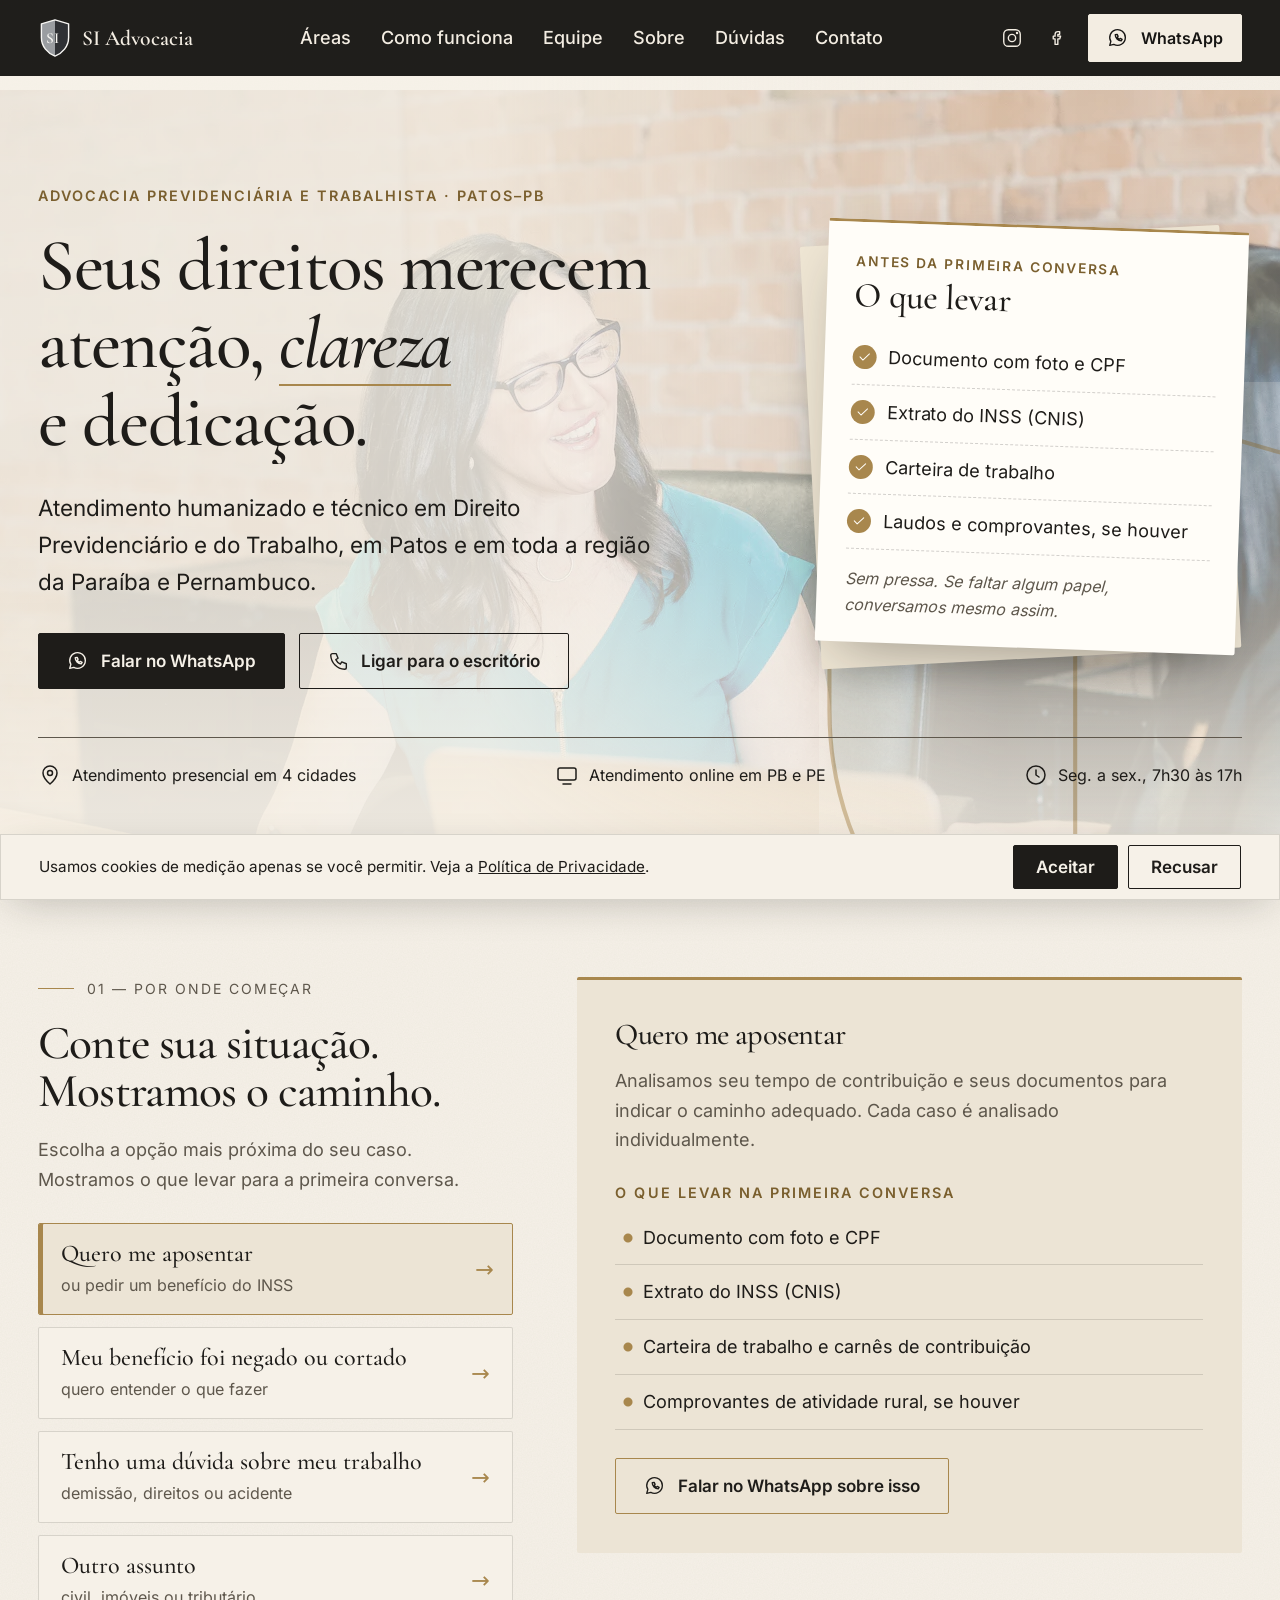
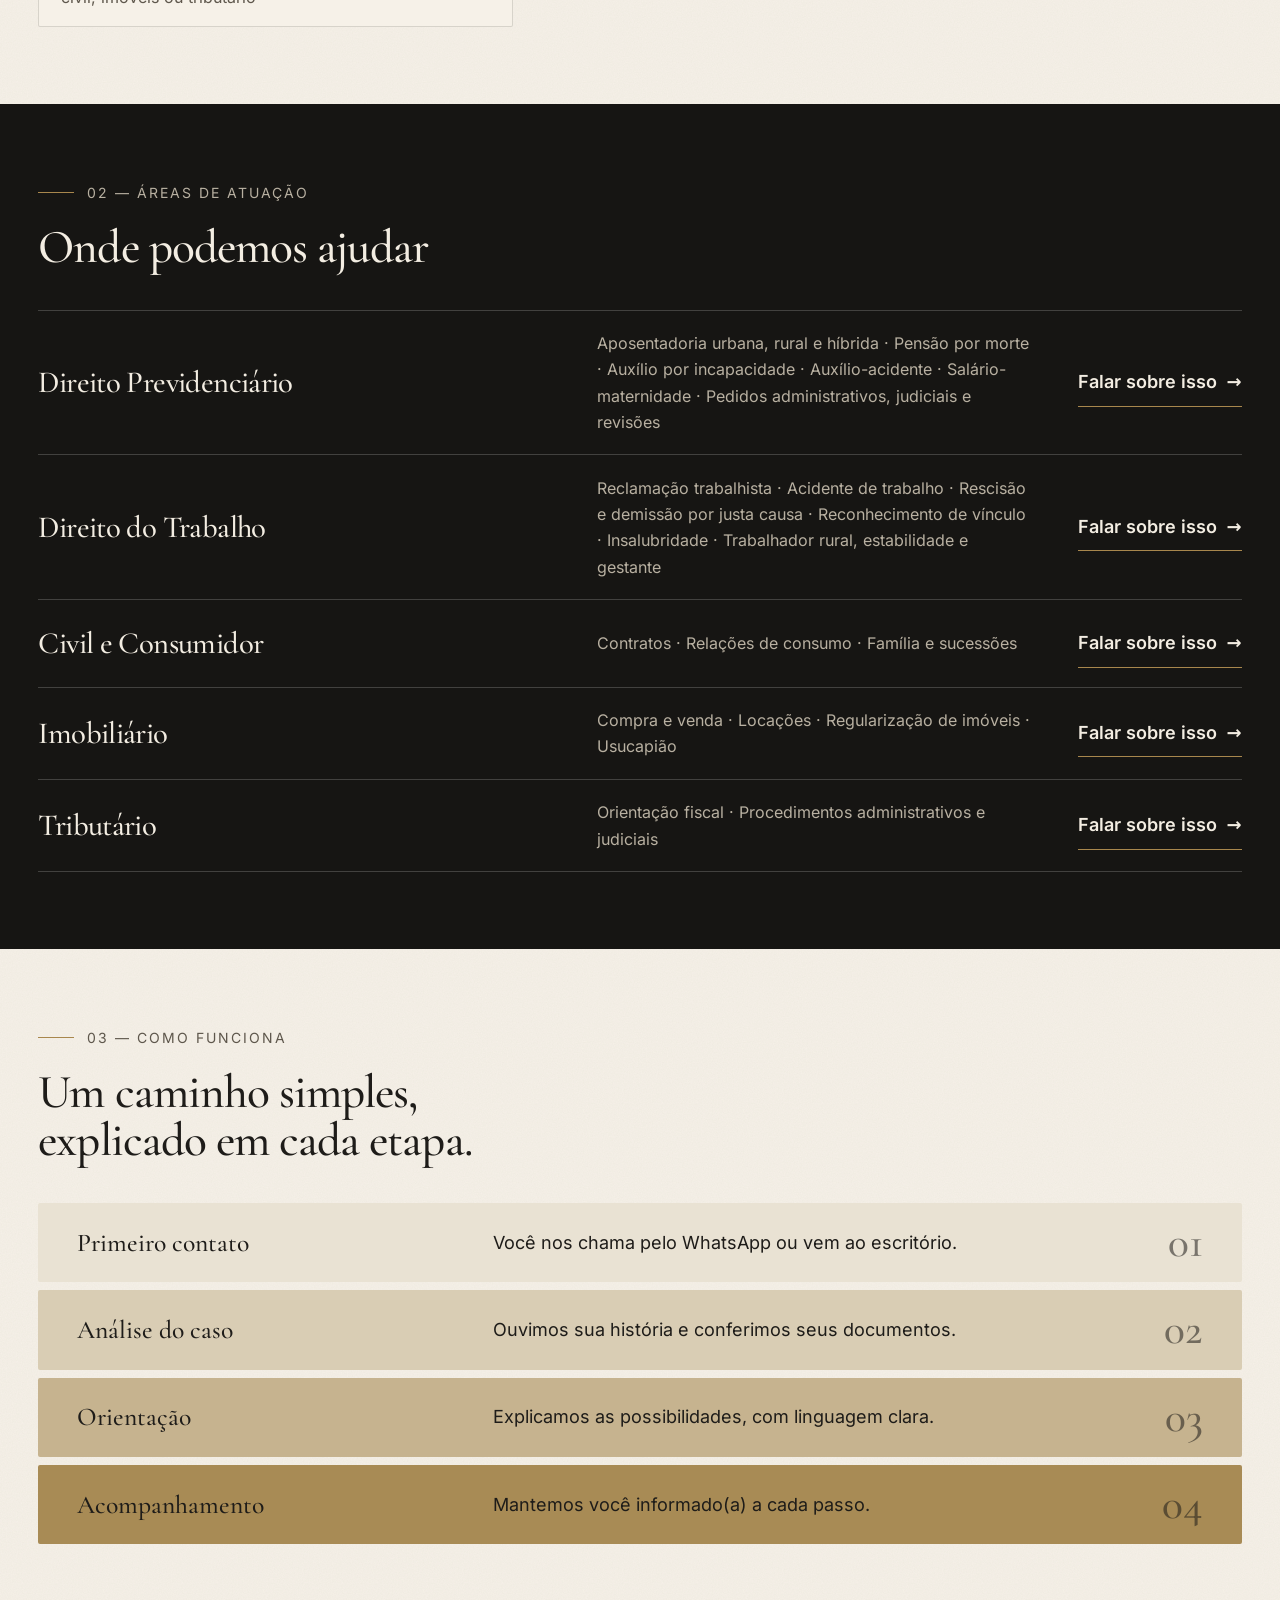
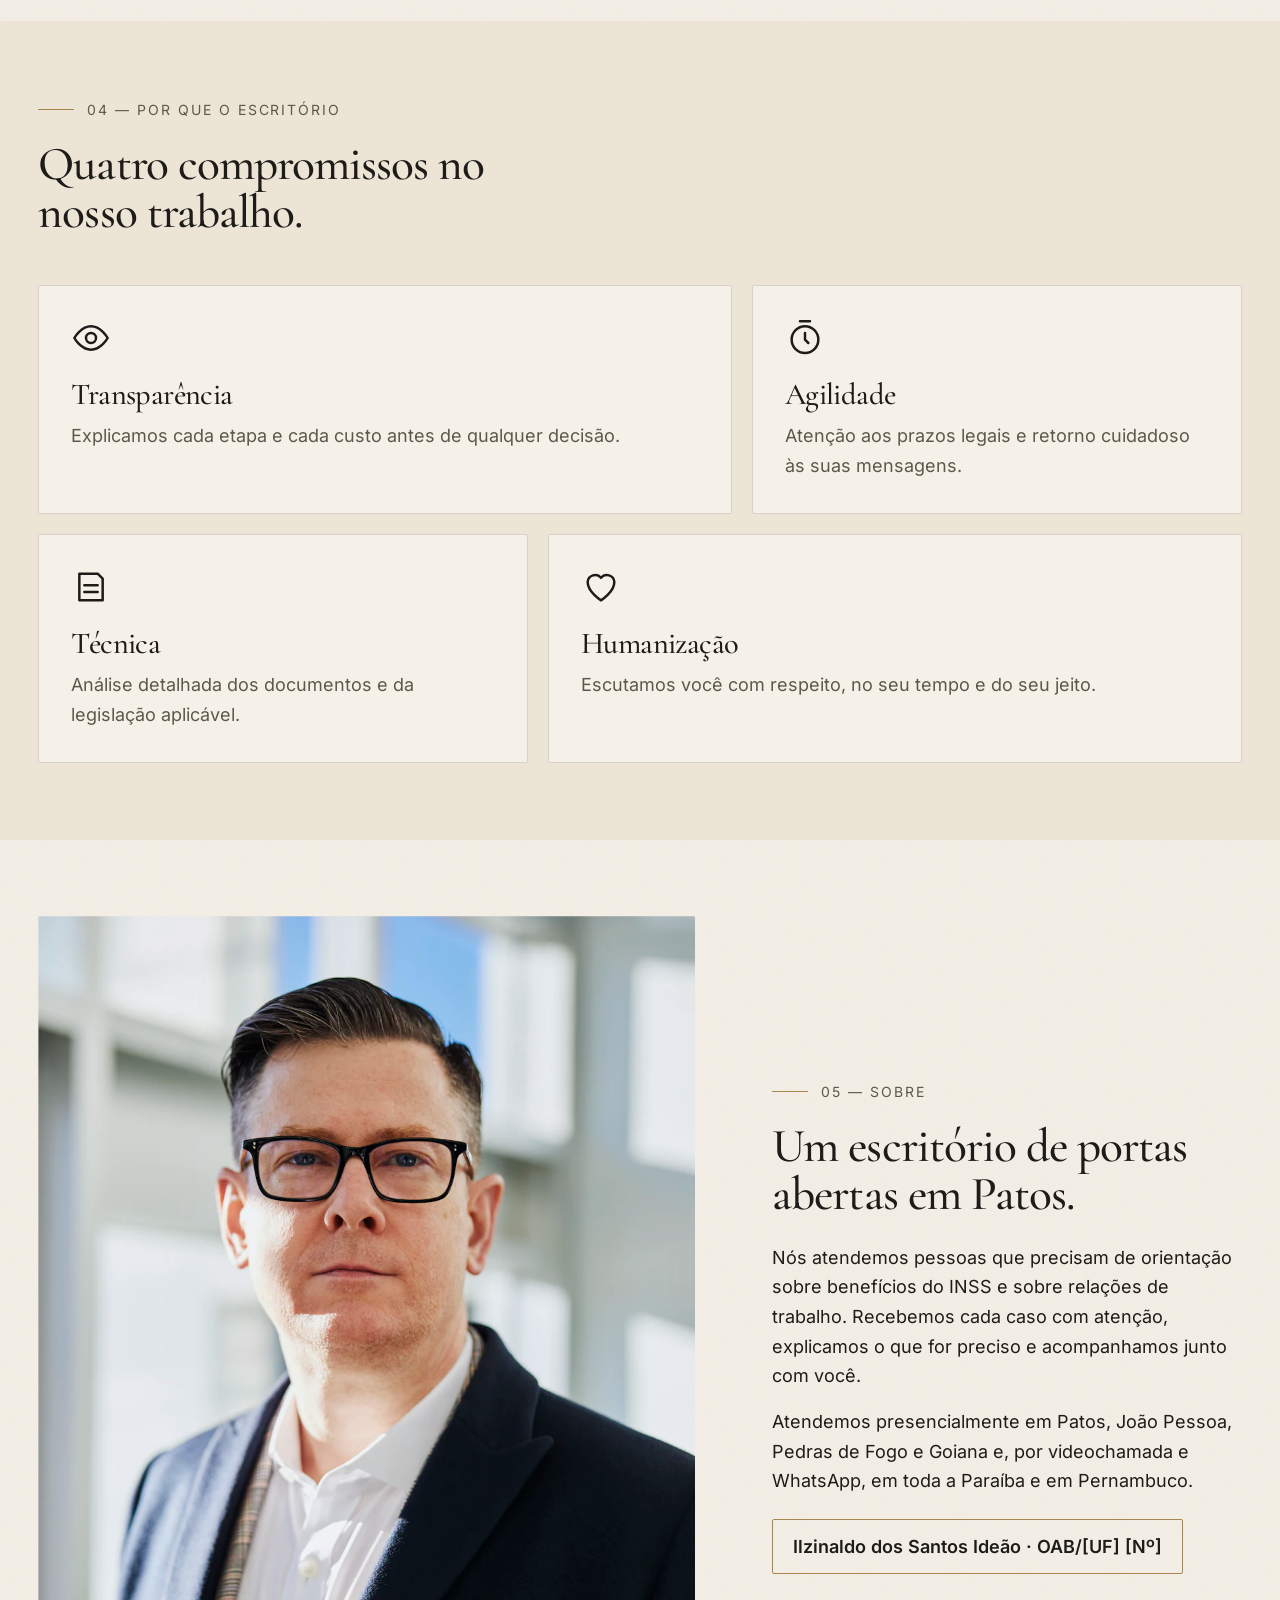
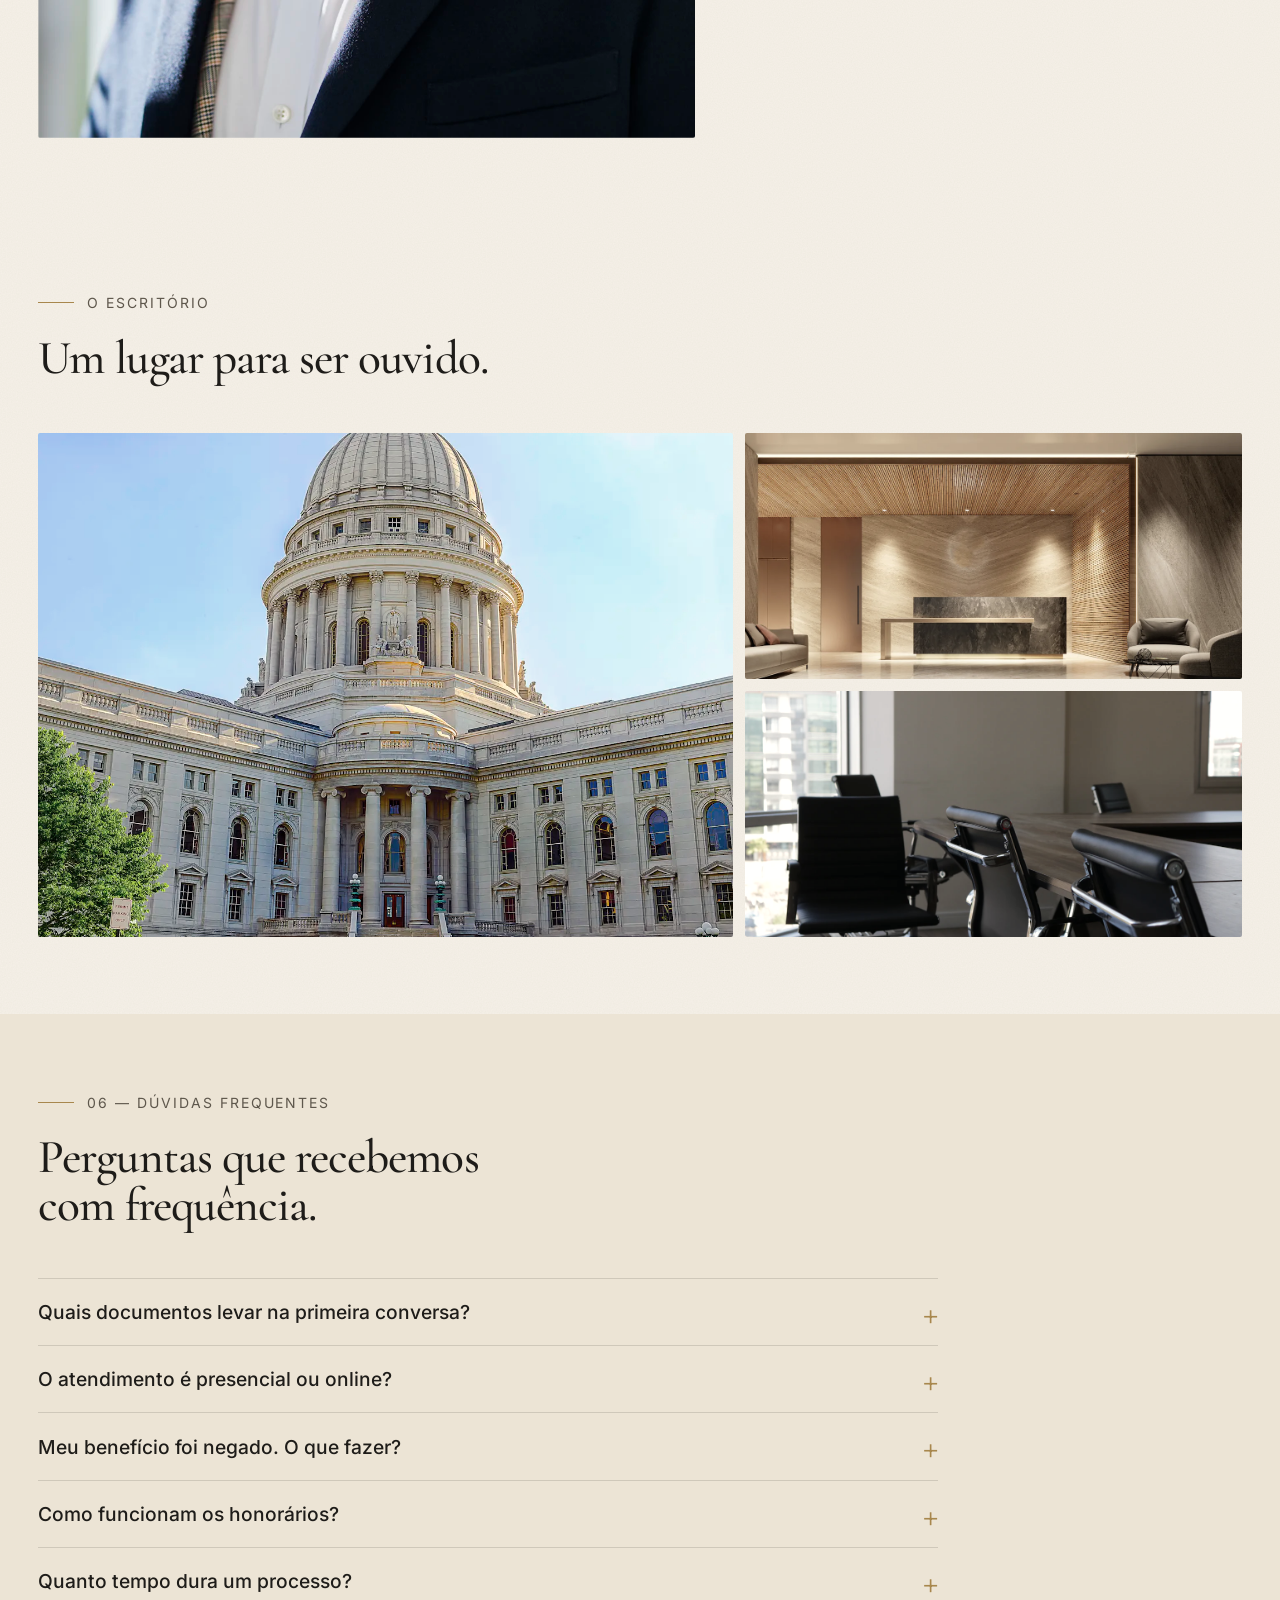
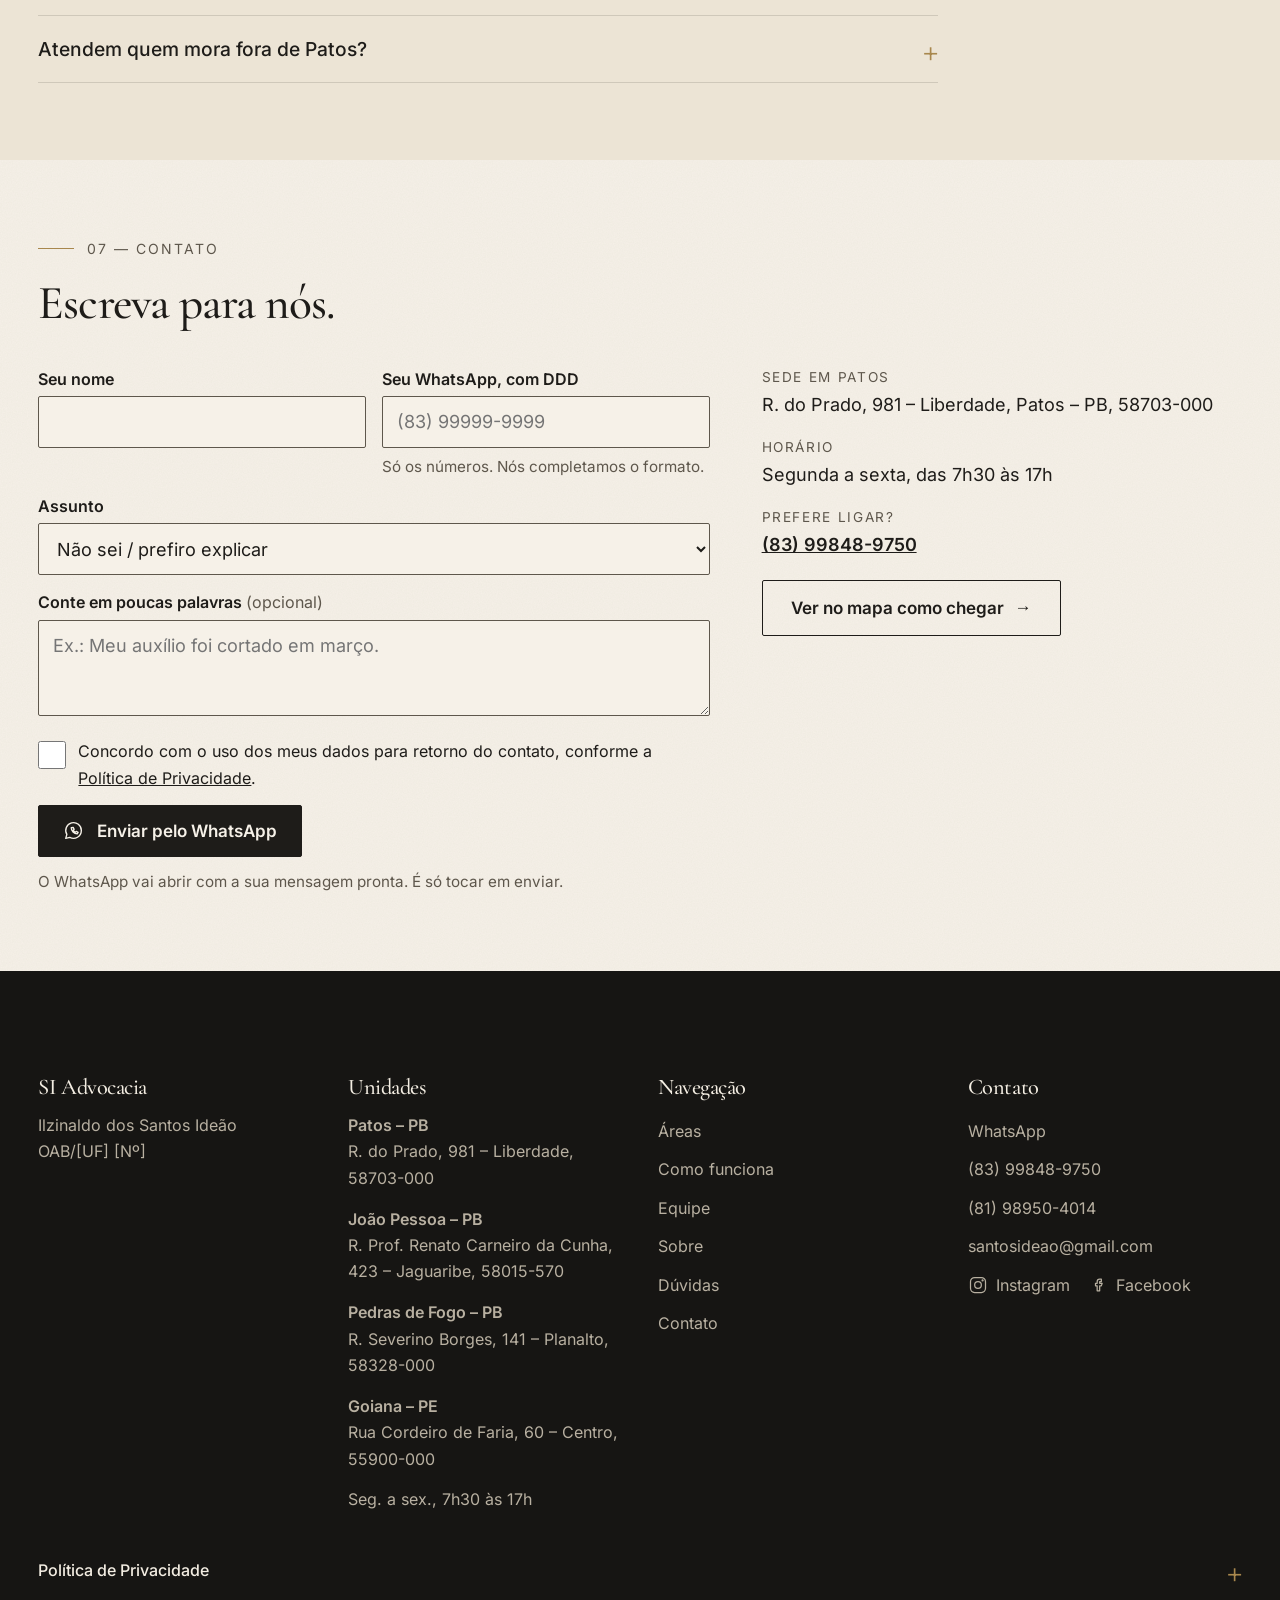
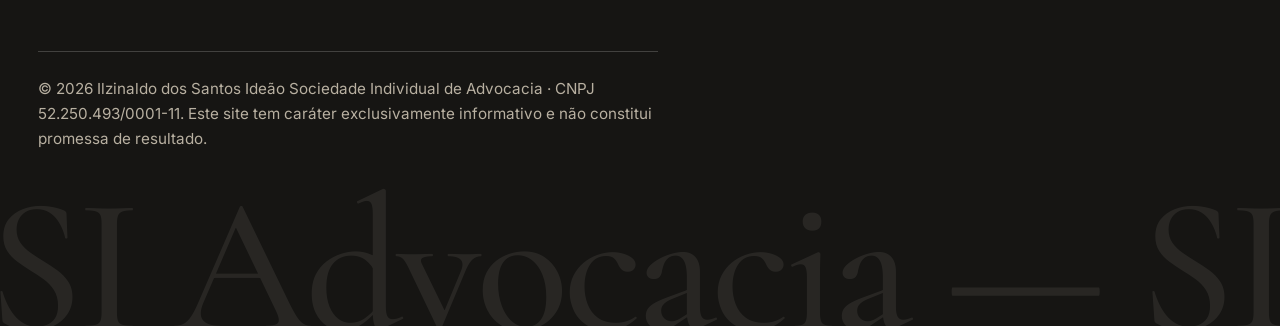
==== commit a5d086a9: "feat: todas as áreas de atuação com o mesmo link de contato Seção "02 — Onde podemos ajudar": antes " ====
--- a/index.html
+++ b/index.html
@@ -188,7 +188,7 @@
                 revisões
               </p>
               <a class="link wa" data-pos="area" data-area="Direito Previdenciário" href="#"
-                >Falar sobre Previdenciário <span aria-hidden="true">→</span></a
+                >Falar sobre isso <span aria-hidden="true">→</span></a
               >
             </li>
             <li class="row rv">
@@ -199,20 +199,29 @@
                 gestante
               </p>
               <a class="link wa" data-pos="area" data-area="Direito do Trabalho" href="#"
-                >Falar sobre Trabalhista <span aria-hidden="true">→</span></a
+                >Falar sobre isso <span aria-hidden="true">→</span></a
               >
             </li>
             <li class="row rv">
               <h3>Civil e Consumidor</h3>
               <p class="tags">Contratos · Relações de consumo · Família e sucessões</p>
+              <a class="link wa" data-pos="area" data-area="Civil e Consumidor" href="#"
+                >Falar sobre isso <span aria-hidden="true">→</span></a
+              >
             </li>
             <li class="row rv">
               <h3>Imobiliário</h3>
               <p class="tags">Compra e venda · Locações · Regularização de imóveis · Usucapião</p>
+              <a class="link wa" data-pos="area" data-area="Imobiliário" href="#"
+                >Falar sobre isso <span aria-hidden="true">→</span></a
+              >
             </li>
             <li class="row rv">
               <h3>Tributário</h3>
               <p class="tags">Orientação fiscal · Procedimentos administrativos e judiciais</p>
+              <a class="link wa" data-pos="area" data-area="Tributário" href="#"
+                >Falar sobre isso <span aria-hidden="true">→</span></a
+              >
             </li>
           </ul>
         </div>
--- a/css/base.css
+++ b/css/base.css
@@ -34,7 +34,7 @@
   line-height: 0.98;
 }
 h2 {
-  font-size: clamp(2rem, 4.5vw + 1rem, 4.5rem);
+  font-size: clamp(2rem, 2.2vw + 1.2rem, 3.6rem);
 }
 h3 {
   font-size: clamp(1.35rem, 1.2vw + 1rem, 1.9rem);
--- a/css/layout.css
+++ b/css/layout.css
@@ -3,11 +3,12 @@
   max-width: 1560px;
   padding-inline: clamp(16px, 3vw, 40px);
 }
+/* ritmo vertical único: todas as seções com o mesmo respiro */
 section {
-  padding-block: clamp(56px, 8vw, 112px);
+  padding-block: clamp(48px, 6vw, 88px);
 }
 h2 {
-  max-width: 18ch;
+  max-width: 22ch;
 }
 header,
 header.solid,
@@ -86,7 +87,10 @@
   padding-bottom: 0;
 }
 .page-h h1 {
-  font-size: clamp(3.5rem, 14vw, 14rem);
+  font-size: clamp(3rem, 7vw, 6.5rem);
+}
+.team-list {
+  padding-top: clamp(32px, 4vw, 56px);
 }
 .team {
   display: grid;
--- a/css/editorial.css
+++ b/css/editorial.css
@@ -17,19 +17,19 @@
 .rows {
   list-style: none;
   padding: 0;
-  margin-top: clamp(32px, 5vw, 64px);
+  margin-top: clamp(24px, 3vw, 40px);
 }
 .row {
   display: grid;
   gap: 12px;
-  padding-block: clamp(24px, 3.5vw, 44px);
+  padding-block: clamp(14px, 1.5vw, 22px);
   border-top: 1px solid var(--line);
 }
 .row:last-child {
   border-bottom: 1px solid var(--line);
 }
 .row h3 {
-  font-size: clamp(2rem, 4.2vw, 4rem);
+  font-size: clamp(1.6rem, 2.4vw, 2.6rem);
   line-height: 1.02;
   transition: transform 0.4s cubic-bezier(0.2, 0.7, 0.2, 1);
 }
@@ -46,7 +46,7 @@
 .bars {
   list-style: none;
   padding: 0;
-  margin-top: clamp(32px, 5vw, 64px);
+  margin-top: clamp(24px, 3vw, 40px);
   display: grid;
   gap: 8px;
 }
@@ -54,7 +54,7 @@
   display: grid;
   gap: 4px;
   align-items: center;
-  padding: clamp(18px, 2.4vw, 28px) clamp(20px, 3vw, 40px);
+  padding: clamp(14px, 1.4vw, 20px) clamp(20px, 3vw, 40px);
   color: #1e1c19;
   border-radius: 2px;
 }
@@ -72,13 +72,13 @@
 }
 .bt {
   font:
-    500 clamp(1.5rem, 2.6vw, 2.4rem) / 1.1 "Cormorant Garamond",
+    500 clamp(1.35rem, 2vw, 2rem) / 1.1 "Cormorant Garamond",
     Georgia,
     serif;
 }
 .bars b {
   font:
-    500 clamp(2.6rem, 6vw, 5rem) / 1 "Cormorant Garamond",
+    500 clamp(2rem, 3.4vw, 3.2rem) / 1 "Cormorant Garamond",
     Georgia,
     serif;
   opacity: 0.55;
@@ -100,7 +100,7 @@
   }
   .row .link {
     justify-self: end;
-    text-align: right;
+    white-space: nowrap;
   }
   .bars li {
     grid-template-columns: 4fr 5fr 2fr;
--- a/css/home.css
+++ b/css/home.css
@@ -120,19 +120,21 @@
 .sit-btn {
   display: grid;
   gap: 4px;
-  min-height: 84px;
-  padding: 18px 22px;
+  min-height: 76px;
+  padding: 16px 22px;
   text-align: left;
   font: inherit;
   color: var(--ink);
   background: var(--bg);
   border: 1.5px solid var(--line);
   border-radius: 2px;
+  box-shadow: inset 0 0 0 var(--gold);
   cursor: pointer;
   transition:
-    background 0.25s,
-    color 0.25s,
-    transform 0.25s;
+    background 0.35s,
+    border-color 0.35s,
+    box-shadow 0.35s,
+    transform 0.35s;
 }
 .sit-btn b {
   font:
@@ -148,19 +150,42 @@
   transform: translateX(6px);
 }
 .sit-btn[aria-pressed="true"] {
-  background: var(--ink);
-  color: var(--bg);
-  border-color: var(--ink);
-}
-.sit-btn[aria-pressed="true"] span {
-  color: inherit;
-  opacity: 0.8;
-}
+  background: var(--bg-alt);
+  border-color: var(--gold);
+  box-shadow: inset 4px 0 0 var(--gold);
+}
+.sit-panels {
+  display: grid;
+}
+/* painéis empilhados na mesma célula: a troca é um fade, sem mudar a altura da página */
 .sit-panel {
-  padding: clamp(24px, 4vw, 48px);
+  grid-area: 1 / 1;
+  opacity: 0;
+  visibility: hidden;
+  transform: translateY(10px);
+  transition:
+    opacity 0.4s,
+    transform 0.4s cubic-bezier(0.2, 0.7, 0.2, 1),
+    visibility 0s 0.4s;
+  padding: clamp(24px, 3vw, 40px);
   background: var(--bg-alt);
   border-top: 3px solid var(--gold);
   border-radius: 2px;
+}
+.sit-panel.on {
+  opacity: 1;
+  visibility: visible;
+  transform: none;
+  transition-delay: 0s;
+}
+.sit-panel .btn {
+  background: transparent;
+  color: var(--ink);
+  border-color: var(--gold);
+}
+.sit-panel .btn:hover {
+  background: color-mix(in srgb, var(--gold) 14%, transparent);
+  box-shadow: none;
 }
 .sit-panel h3 {
   margin-bottom: 0.8rem;
@@ -260,7 +285,7 @@
   margin-top: clamp(28px, 4vw, 56px);
 }
 .shot {
-  min-height: 260px;
+  min-height: 220px;
   border-radius: 2px;
   background-color: var(--ph2);
   filter: saturate(0.85) sepia(0.08);
@@ -268,10 +293,14 @@
 @media (min-width: 900px) {
   .photo-grid {
     grid-template-columns: 7fr 5fr;
+    grid-template-rows: 1fr 1fr;
+    height: min(56vh, 520px);
+  }
+  .shot {
+    min-height: 0;
   }
   .s1 {
     grid-row: span 2;
-    min-height: 540px;
   }
 }
 
@@ -426,7 +455,6 @@
 .sit-btn:hover i,
 .sit-btn[aria-pressed="true"] i {
   transform: translateX(4px);
-  color: inherit;
 }
 .sit-panel {
   scroll-margin-top: 96px;
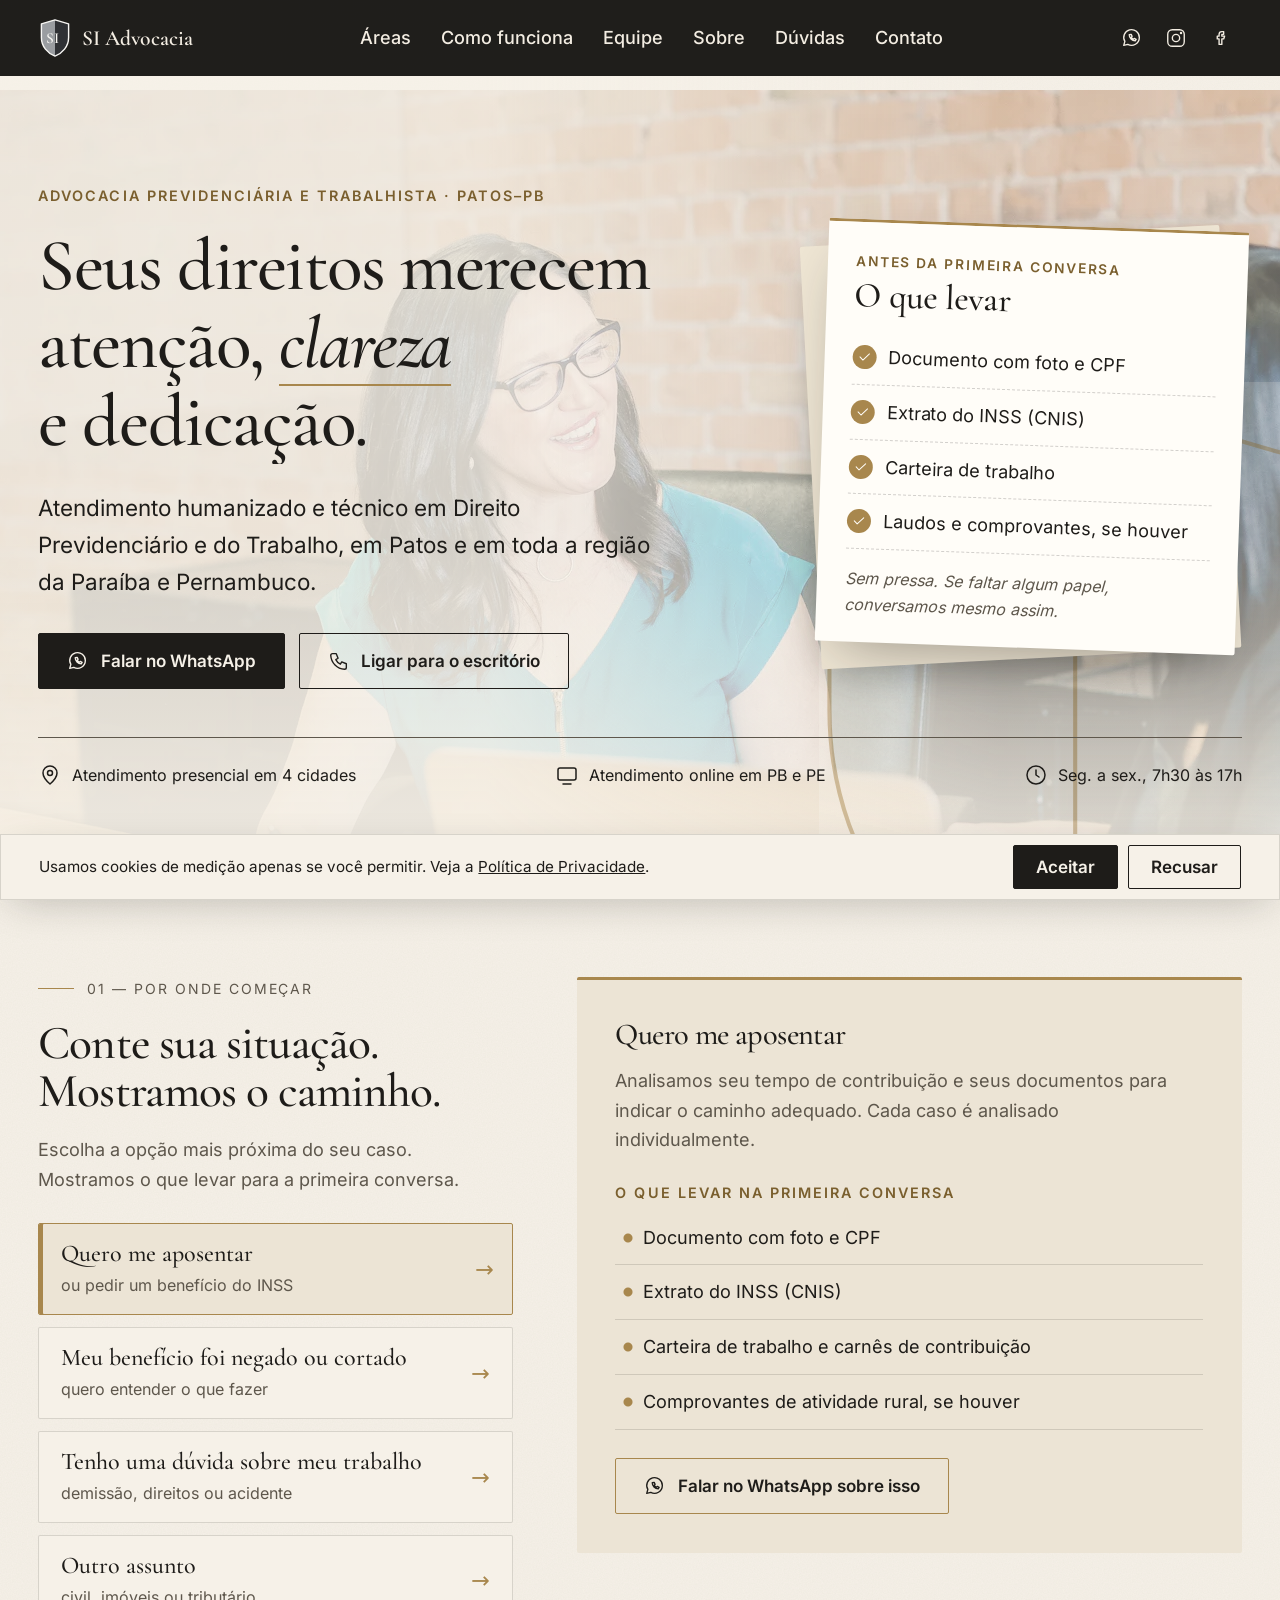
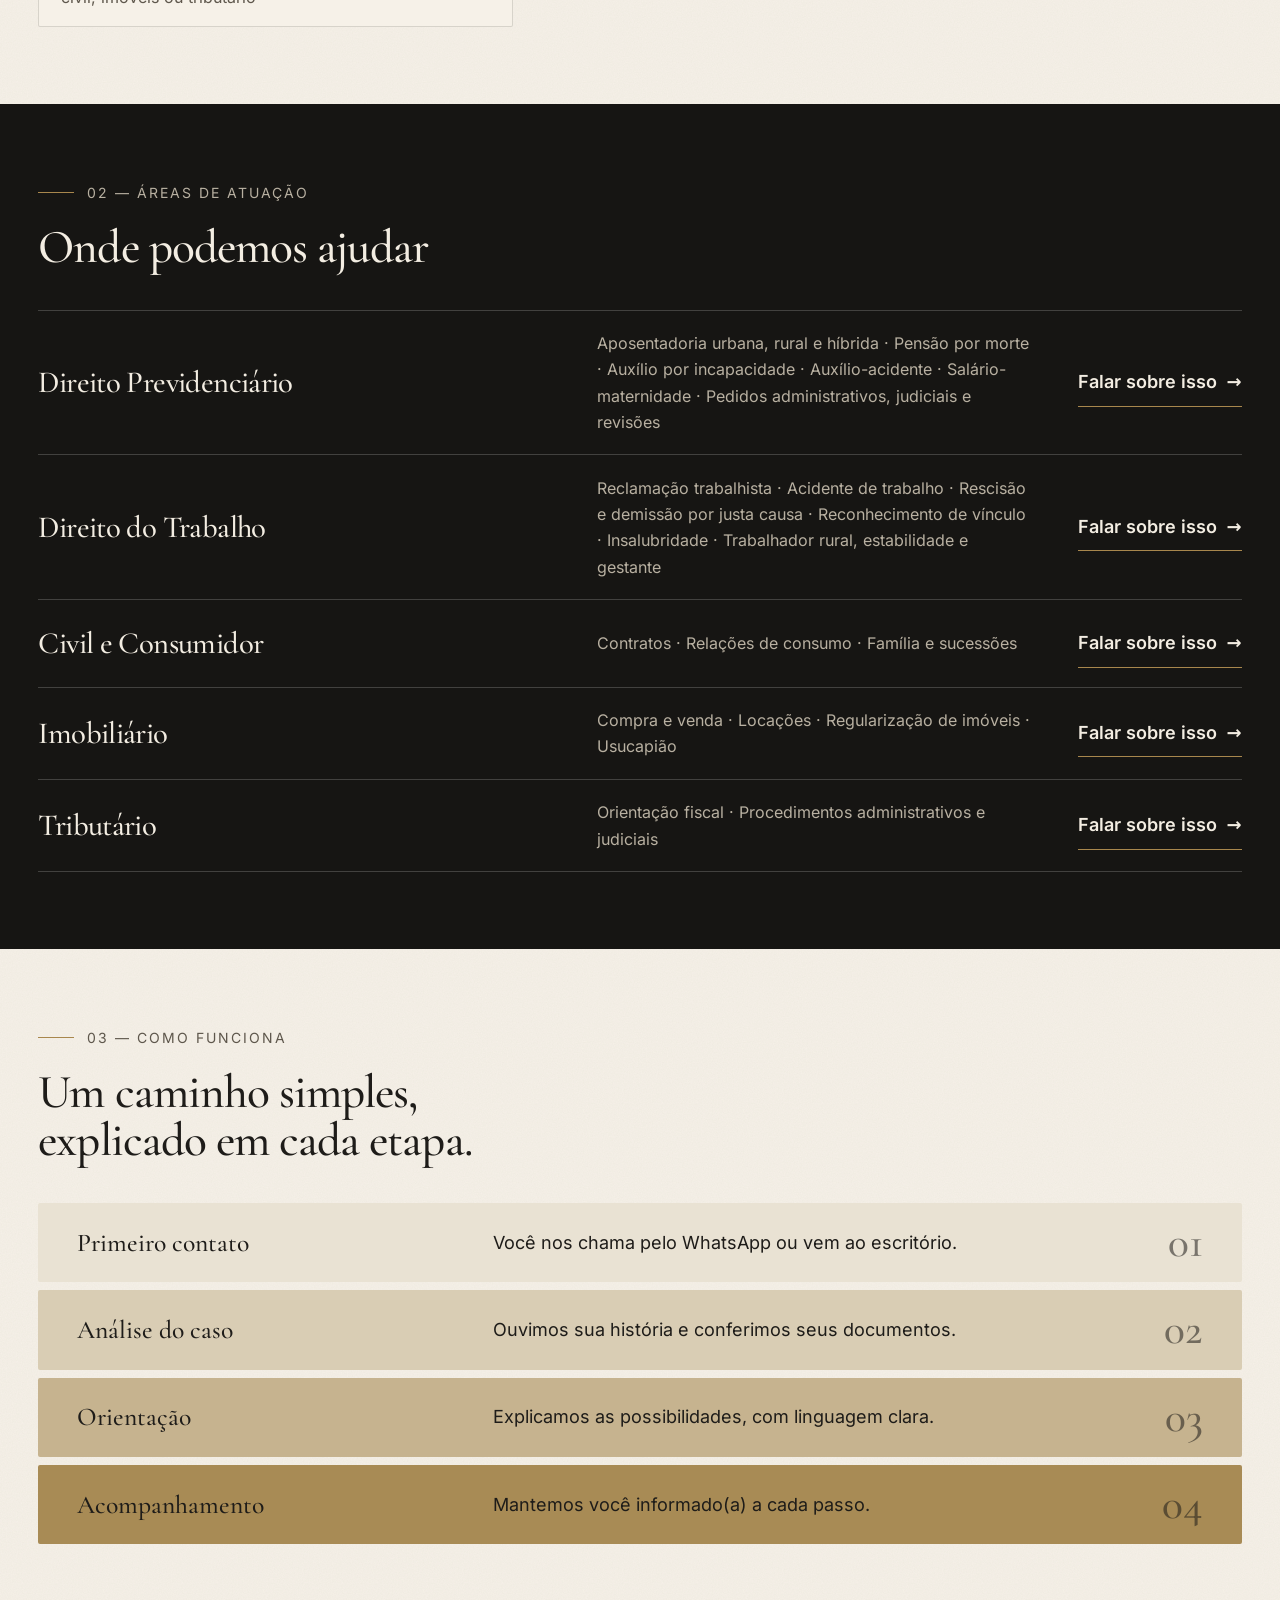
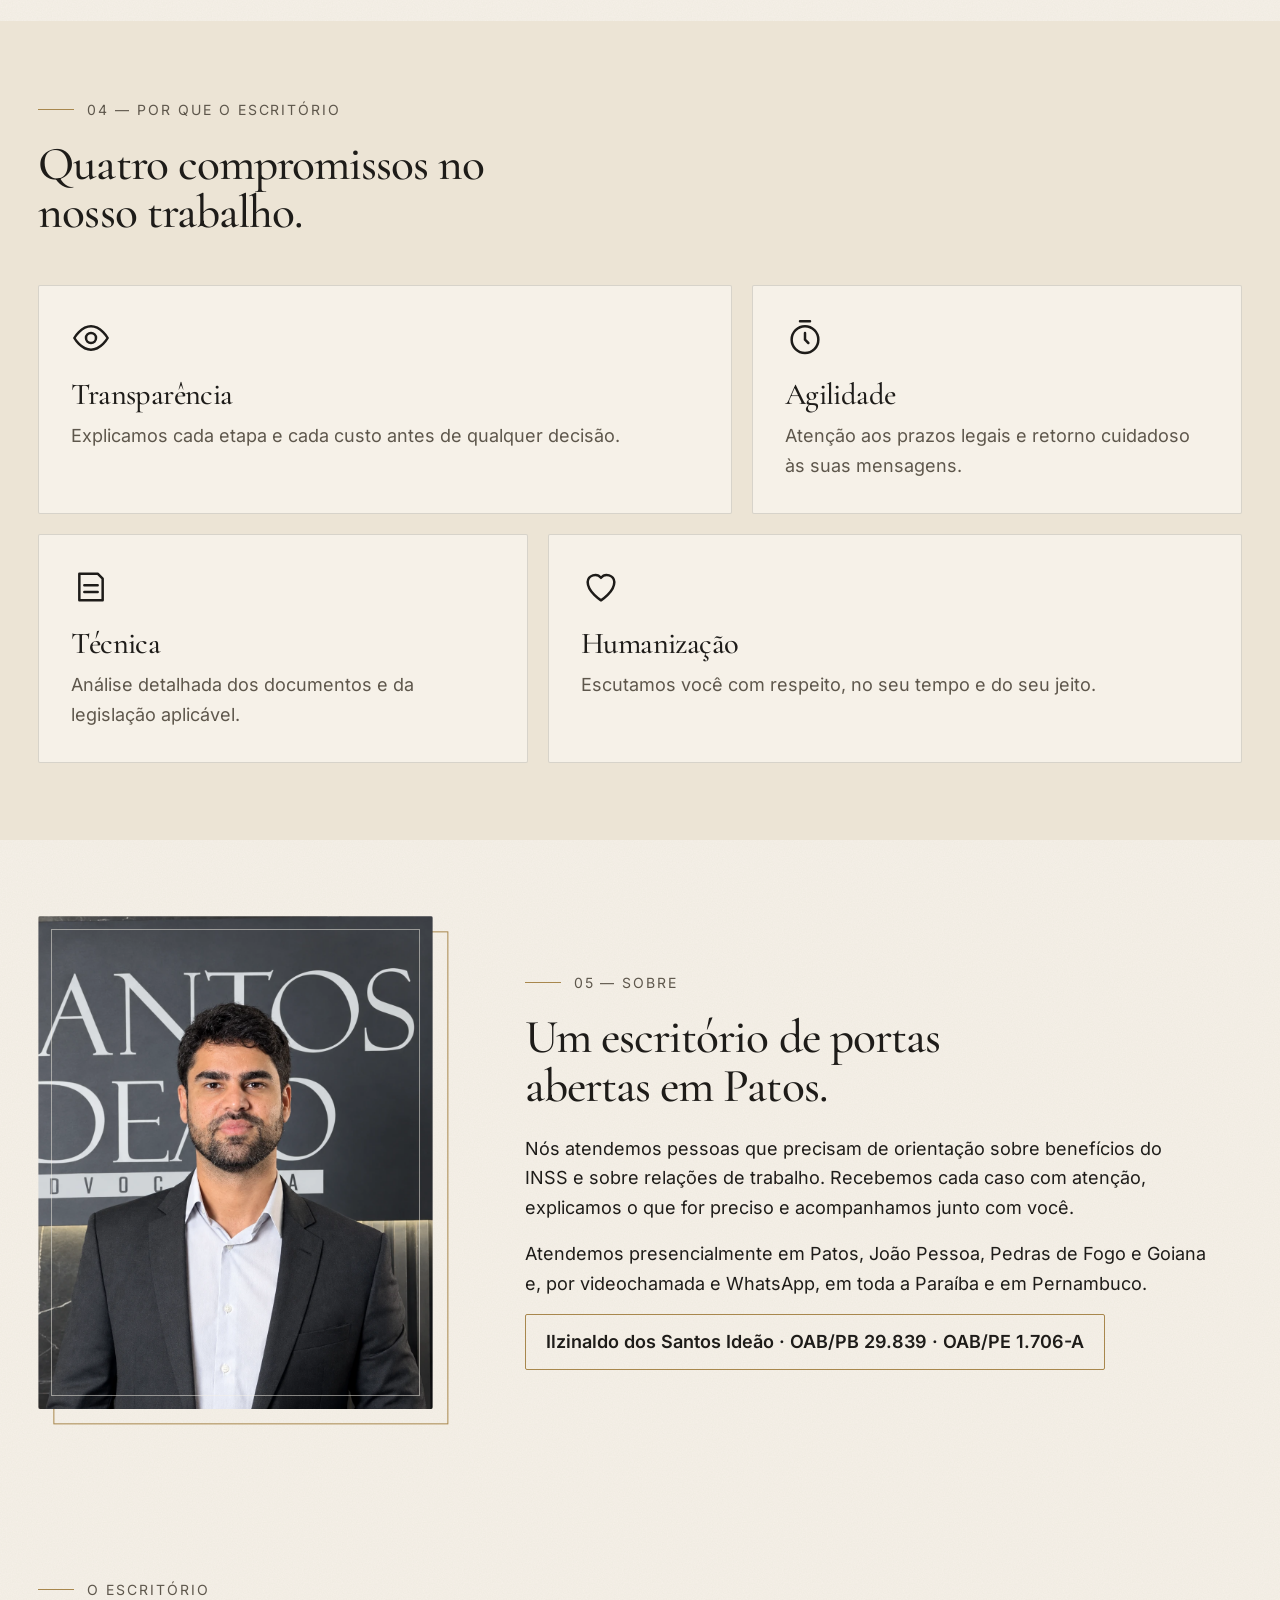
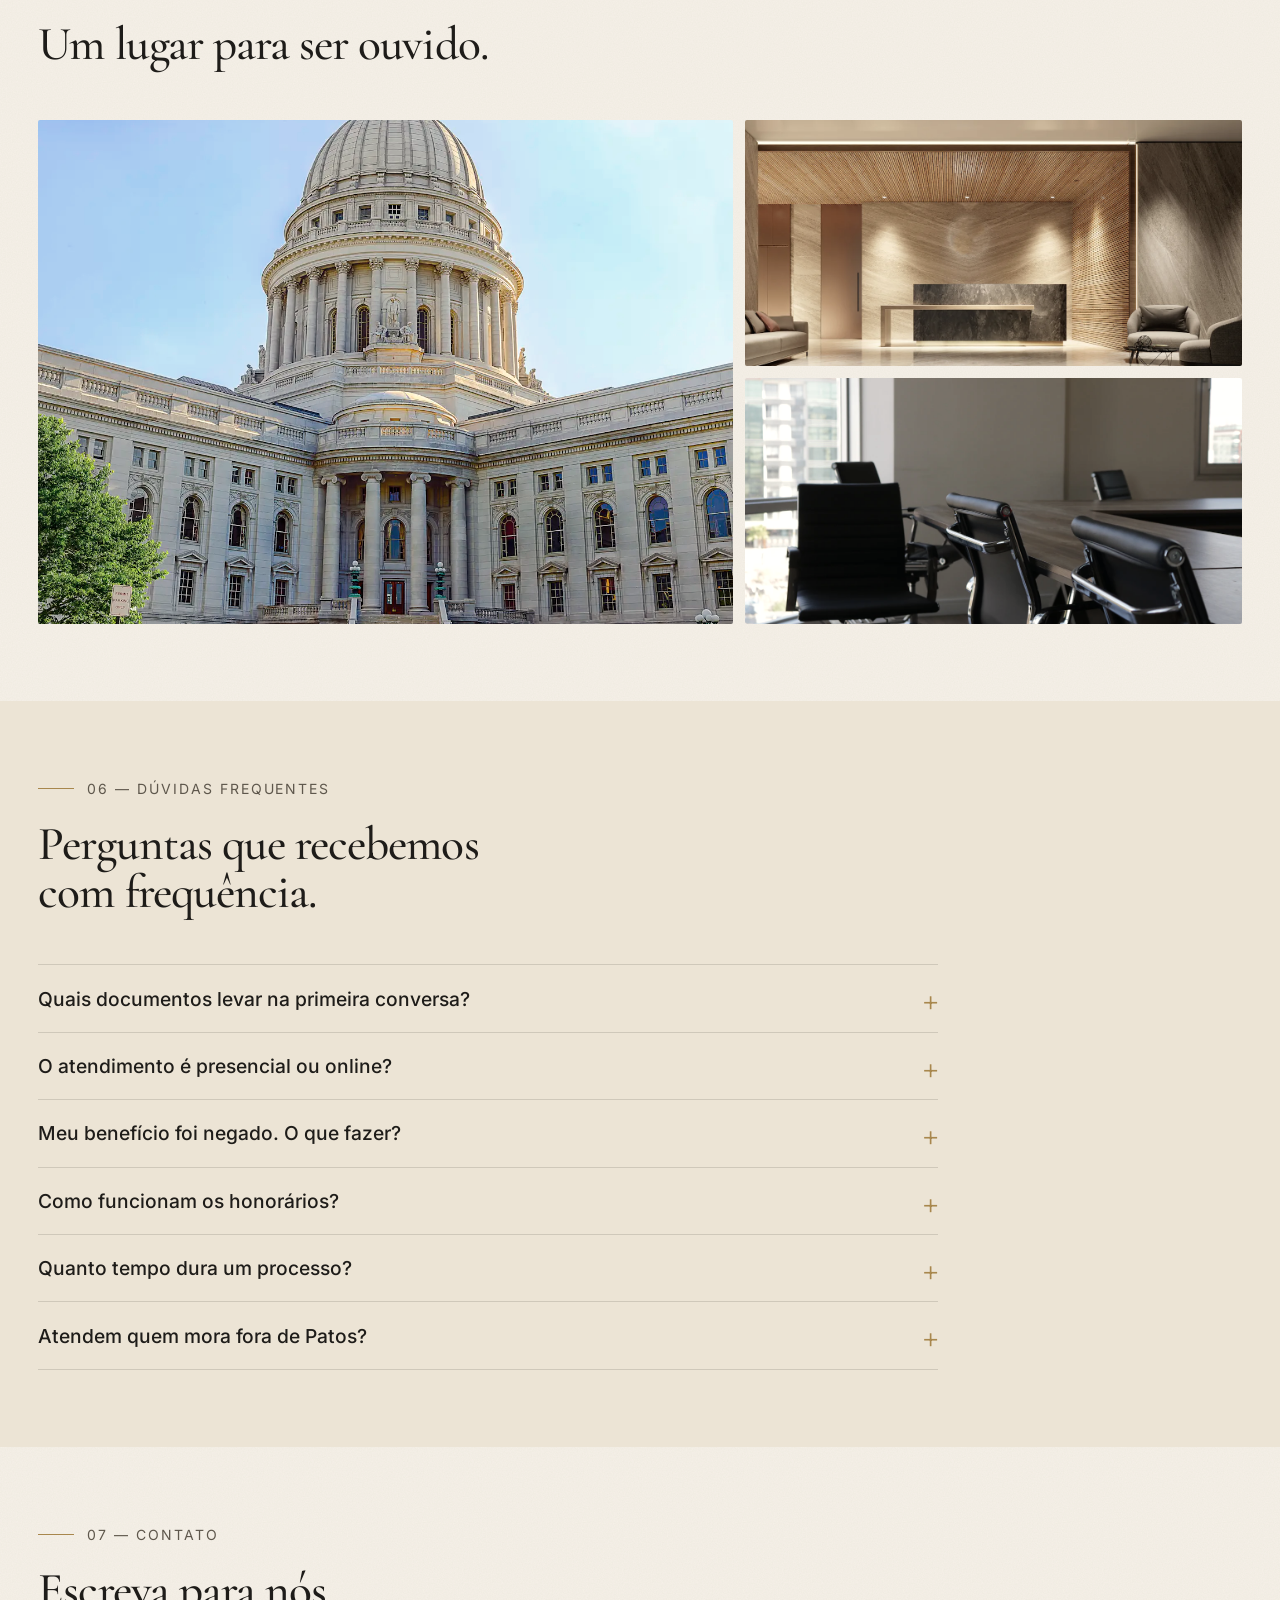
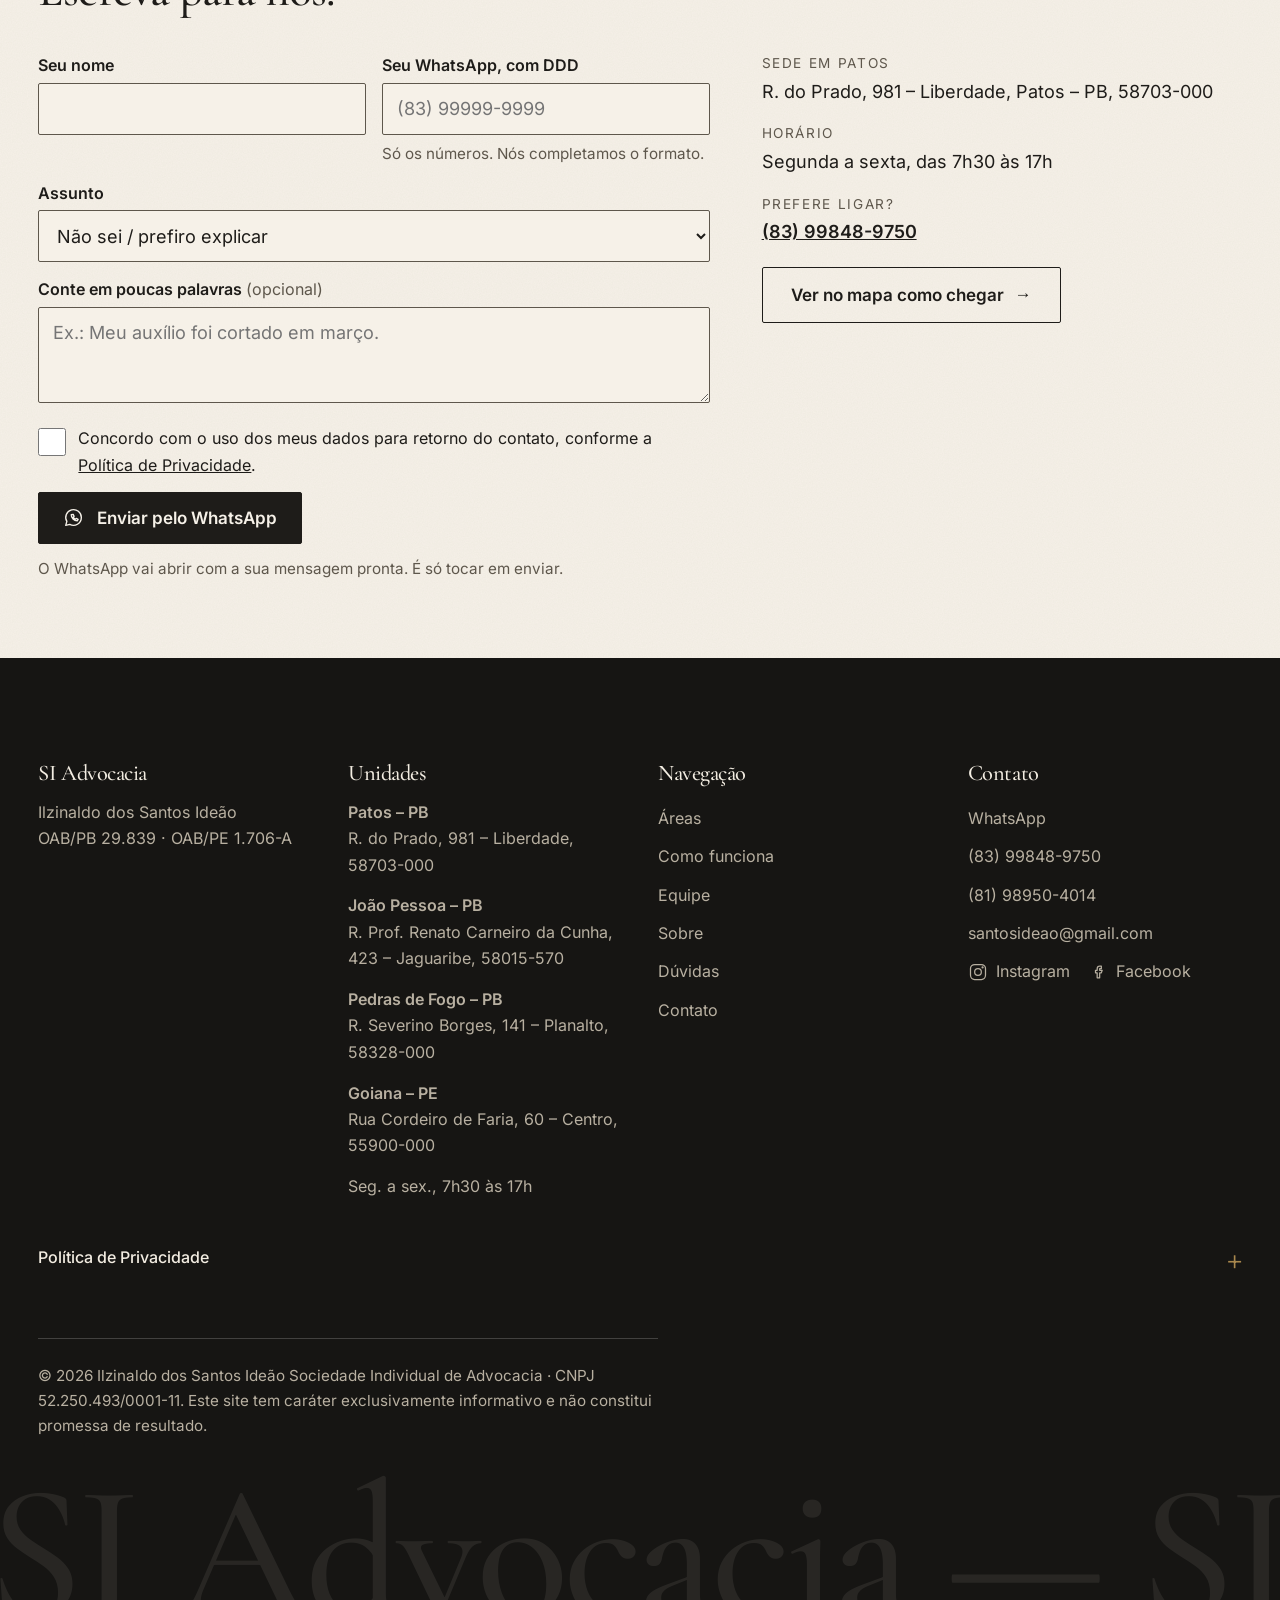
==== commit d120ede5: "feat: foto real do advogado, registros da OAB e moldura nas fotos - Troca a foto de exemplo pelo ret" ====
--- a/index.html
+++ b/index.html
@@ -298,12 +298,14 @@
 
       <section id="sobre" aria-labelledby="t-so">
         <div class="wrap sob">
-          <div
-            class="ph rv mask"
-            data-photo="assets/img/sobre.webp"
-            role="img"
-            aria-label="Retrato do advogado responsável pelo escritório"
-          ></div>
+          <figure class="frame">
+            <div
+              class="ph mask"
+              data-photo="assets/img/sobre.webp"
+              role="img"
+              aria-label="Retrato do advogado responsável pelo escritório"
+            ></div>
+          </figure>
           <div class="rv">
             <p class="lab">05 — Sobre</p>
             <h2 id="t-so">Um escritório de portas abertas em Patos.</h2>
@@ -316,10 +318,10 @@
               Atendemos presencialmente em Patos, João Pessoa, Pedras de Fogo e Goiana e, por
               videochamada e WhatsApp, em toda a Paraíba e em Pernambuco.
             </p>
-            <span class="oab"
-              ><span data-s="lawyer.name">[NOME DO(A) ADVOGADO(A)]</span> ·
-              <span data-s="lawyer.oab">OAB/[UF] [Nº]</span></span
-            ><!-- TODO: preencher -->
+            <p class="oab">
+              <span data-s="lawyer.name">Ilzinaldo dos Santos Ideão</span> ·
+              <span data-s="lawyer.oab">OAB/PB 29.839 · OAB/PE 1.706-A</span>
+            </p>
           </div>
         </div>
       </section>
--- a/css/sections.css
+++ b/css/sections.css
@@ -241,12 +241,7 @@
 .sob p + p {
   margin-top: 1rem;
 }
-@media (min-width: 900px) {
-  .sob {
-    grid-template-columns: 5fr 6fr;
-    gap: 80px;
-  }
-}
+
 /* faq */
 details {
   border-top: 1px solid var(--line);
--- a/css/layout.css
+++ b/css/layout.css
@@ -28,7 +28,7 @@
   text-decoration: none;
   font-size: 1rem;
 }
-@media (min-width: 1180px) {
+@media (min-width: 1024px) {
   header .soc {
     display: flex;
   }
@@ -96,8 +96,10 @@
   display: grid;
   gap: clamp(24px, 4vw, 56px);
 }
+.mem .frame {
+  margin-bottom: 1.6rem;
+}
 .mem .ph {
-  margin-bottom: 1.2rem;
   max-width: none;
 }
 .mem h2 {
@@ -127,22 +129,25 @@
   .pil > div:nth-child(3) {
     grid-column: span 5;
   }
-  .sob {
-    grid-template-columns: 7fr 5fr;
-    gap: clamp(32px, 6vw, 96px);
-  }
   .ph {
     max-width: none;
   }
-  .team {
-    grid-template-columns: repeat(12, 1fr);
+  /* cada membro em linha: foto ao lado do texto, cabe na altura da tela */
+  .mem {
+    display: grid;
+    grid-template-columns: minmax(260px, 380px) 1fr;
+    column-gap: clamp(32px, 5vw, 72px);
+    align-items: start;
   }
-  .mem {
-    grid-column: span 5;
+  .mem .frame {
+    grid-row: 1 / span 6;
+    margin-bottom: 0;
   }
-  .mem:nth-child(even) {
-    grid-column: 8 / span 5;
-    margin-top: 80px;
+  .mem > :not(.frame) {
+    grid-column: 2;
+  }
+  .mem > .btn {
+    justify-self: start;
   }
 }
 
--- a/css/home.css
+++ b/css/home.css
@@ -414,24 +414,8 @@
   }
 }
 
-/* WhatsApp no cabeçalho (computador) e no menu (celular) */
-.hwa {
-  display: none;
-  background: #f3ede2;
-  color: #161513;
-  border-color: #f3ede2;
-}
 header :focus-visible {
   outline-color: #f3ede2;
-}
-@media (min-width: 900px) {
-  .hwa {
-    display: inline-flex;
-  }
-}
-#mp .mwa {
-  justify-content: center;
-  margin-top: 20px;
 }
 
 /* Situações: seta indica que o cartão é clicável */
@@ -489,3 +473,73 @@
 .cinfo .btn {
   margin-top: 20px;
 }
+
+/* ---------- Sobre: foto alinhada à altura do texto ---------- */
+.sob {
+  align-items: center;
+}
+.sob .frame {
+  max-width: 340px;
+}
+.sob .ph {
+  background-position: center 20%;
+}
+.sob .oab {
+  display: block;
+  width: fit-content;
+  max-width: 100%;
+}
+@media (min-width: 900px) {
+  .sob {
+    grid-template-columns: minmax(0, 4fr) 7fr;
+    gap: clamp(40px, 6vw, 96px);
+  }
+  /* largura limitada pela coluna e pela altura da tela (4:5 de no máx. 68vh) */
+  .sob .frame {
+    width: calc(100% - var(--off));
+    max-width: calc(min(68vh, 600px) * 0.8);
+    justify-self: end;
+  }
+}
+
+/* ---------- Moldura das fotos de pessoas (Sobre e Equipe) ----------
+   Linha dourada deslocada atrás da foto + filete claro por dentro. As linhas
+   aparecem junto com a foto (quando ela recebe .in da animação de revelar). */
+.frame {
+  --off: clamp(10px, 1.2vw, 16px);
+  position: relative;
+  isolation: isolate;
+  margin-right: var(--off);
+  margin-bottom: var(--off);
+}
+.frame::before,
+.frame::after {
+  content: "";
+  position: absolute;
+  pointer-events: none;
+  opacity: 0;
+}
+.frame::before {
+  inset: 0;
+  z-index: -1;
+  border: 1px solid var(--gold);
+  transition:
+    opacity 0.6s 0.3s,
+    transform 0.9s 0.3s cubic-bezier(0.2, 0.7, 0.2, 1);
+}
+.frame::after {
+  inset: clamp(8px, 1vw, 14px);
+  border: 1px solid rgba(246, 241, 232, 0.5);
+  transition: opacity 0.6s 0.6s;
+}
+.frame:has(.in)::before {
+  opacity: 1;
+  transform: translate(var(--off), var(--off));
+}
+.frame:has(.in)::after {
+  opacity: 1;
+}
+.frame .ph {
+  display: block;
+  width: 100%;
+}
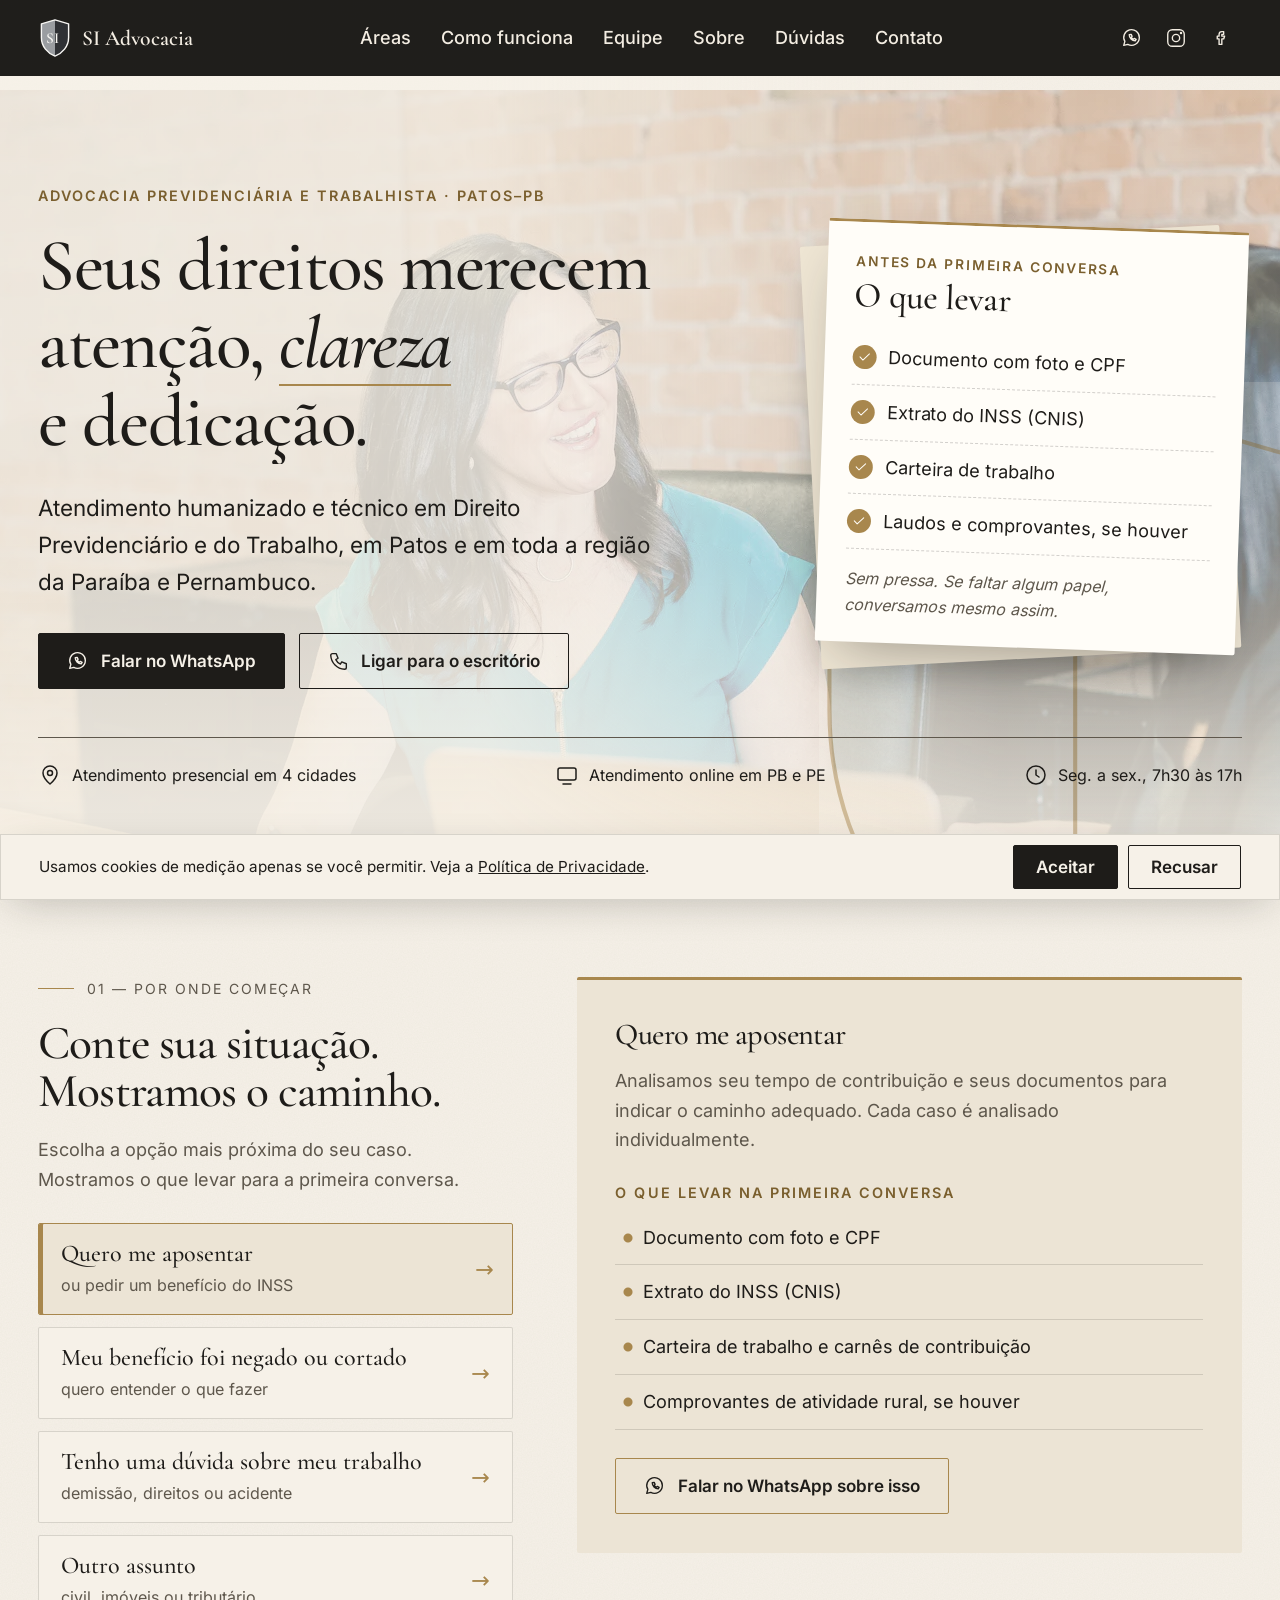
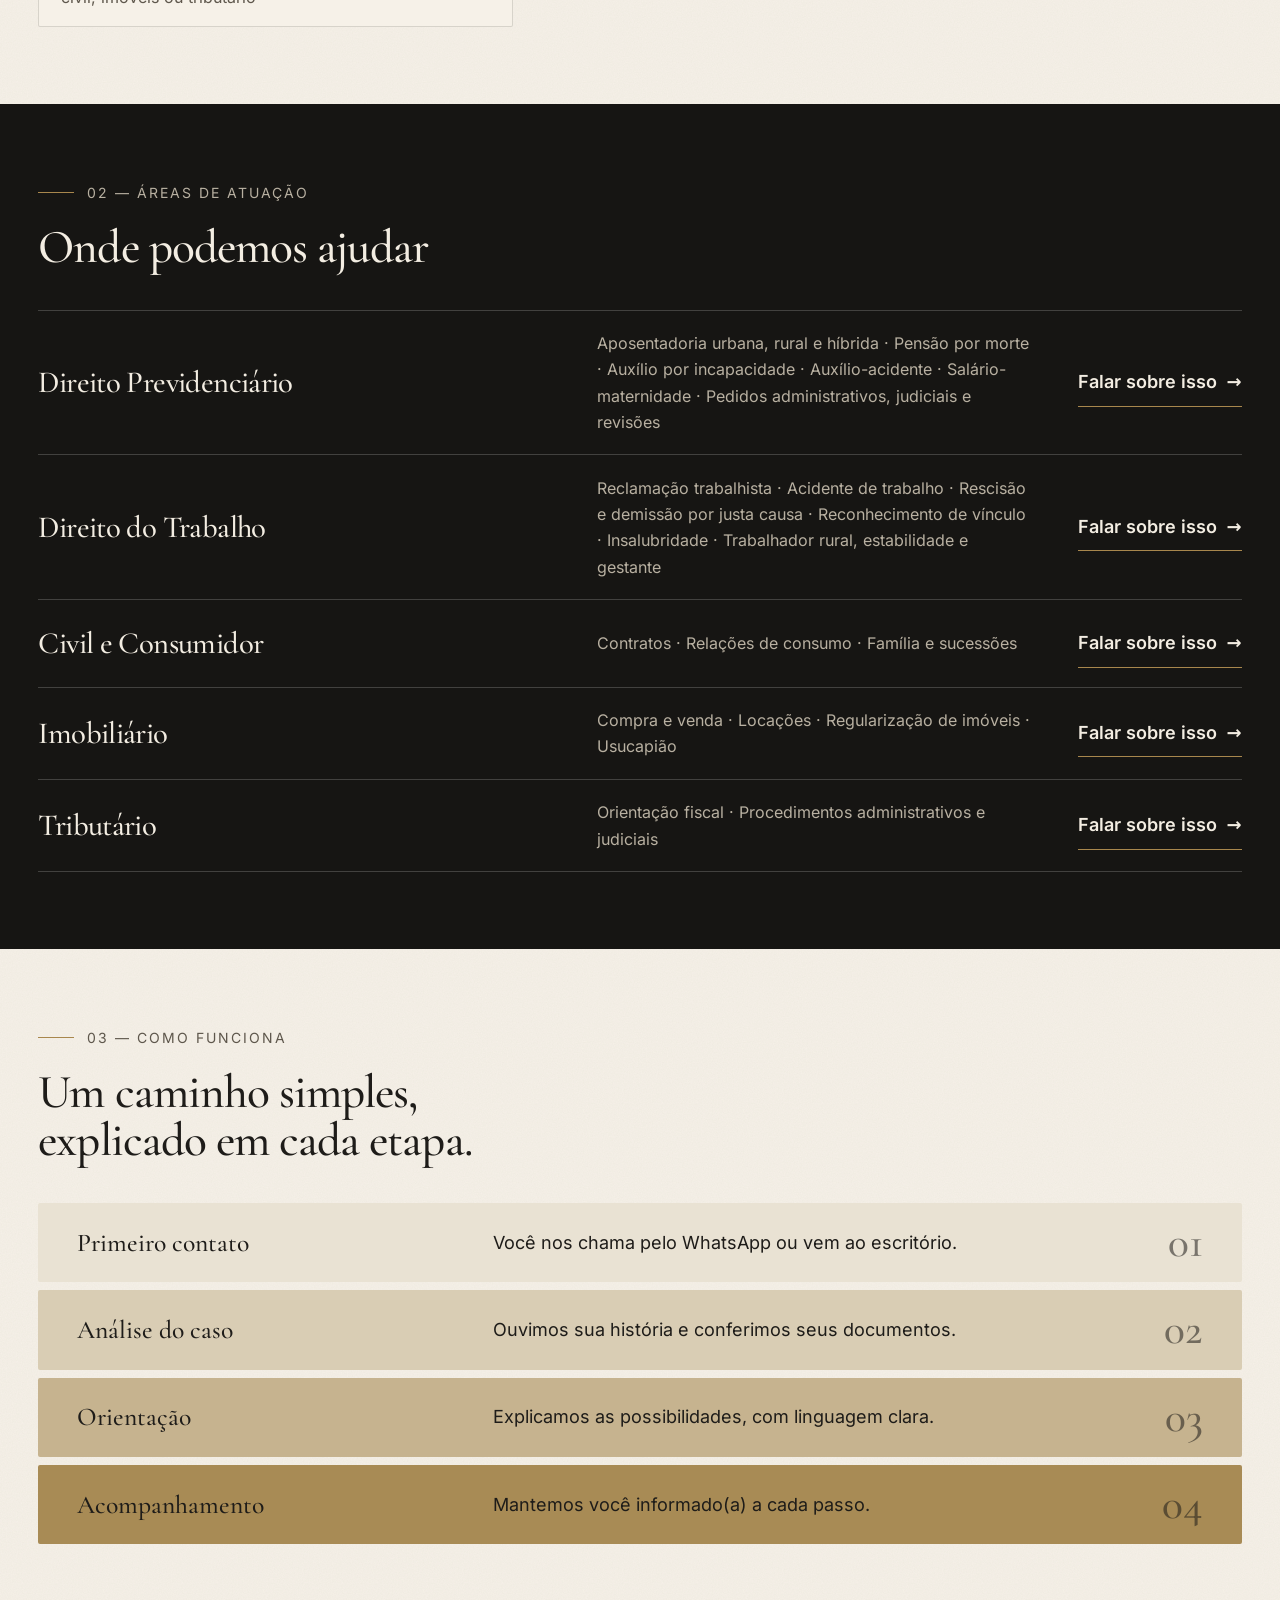
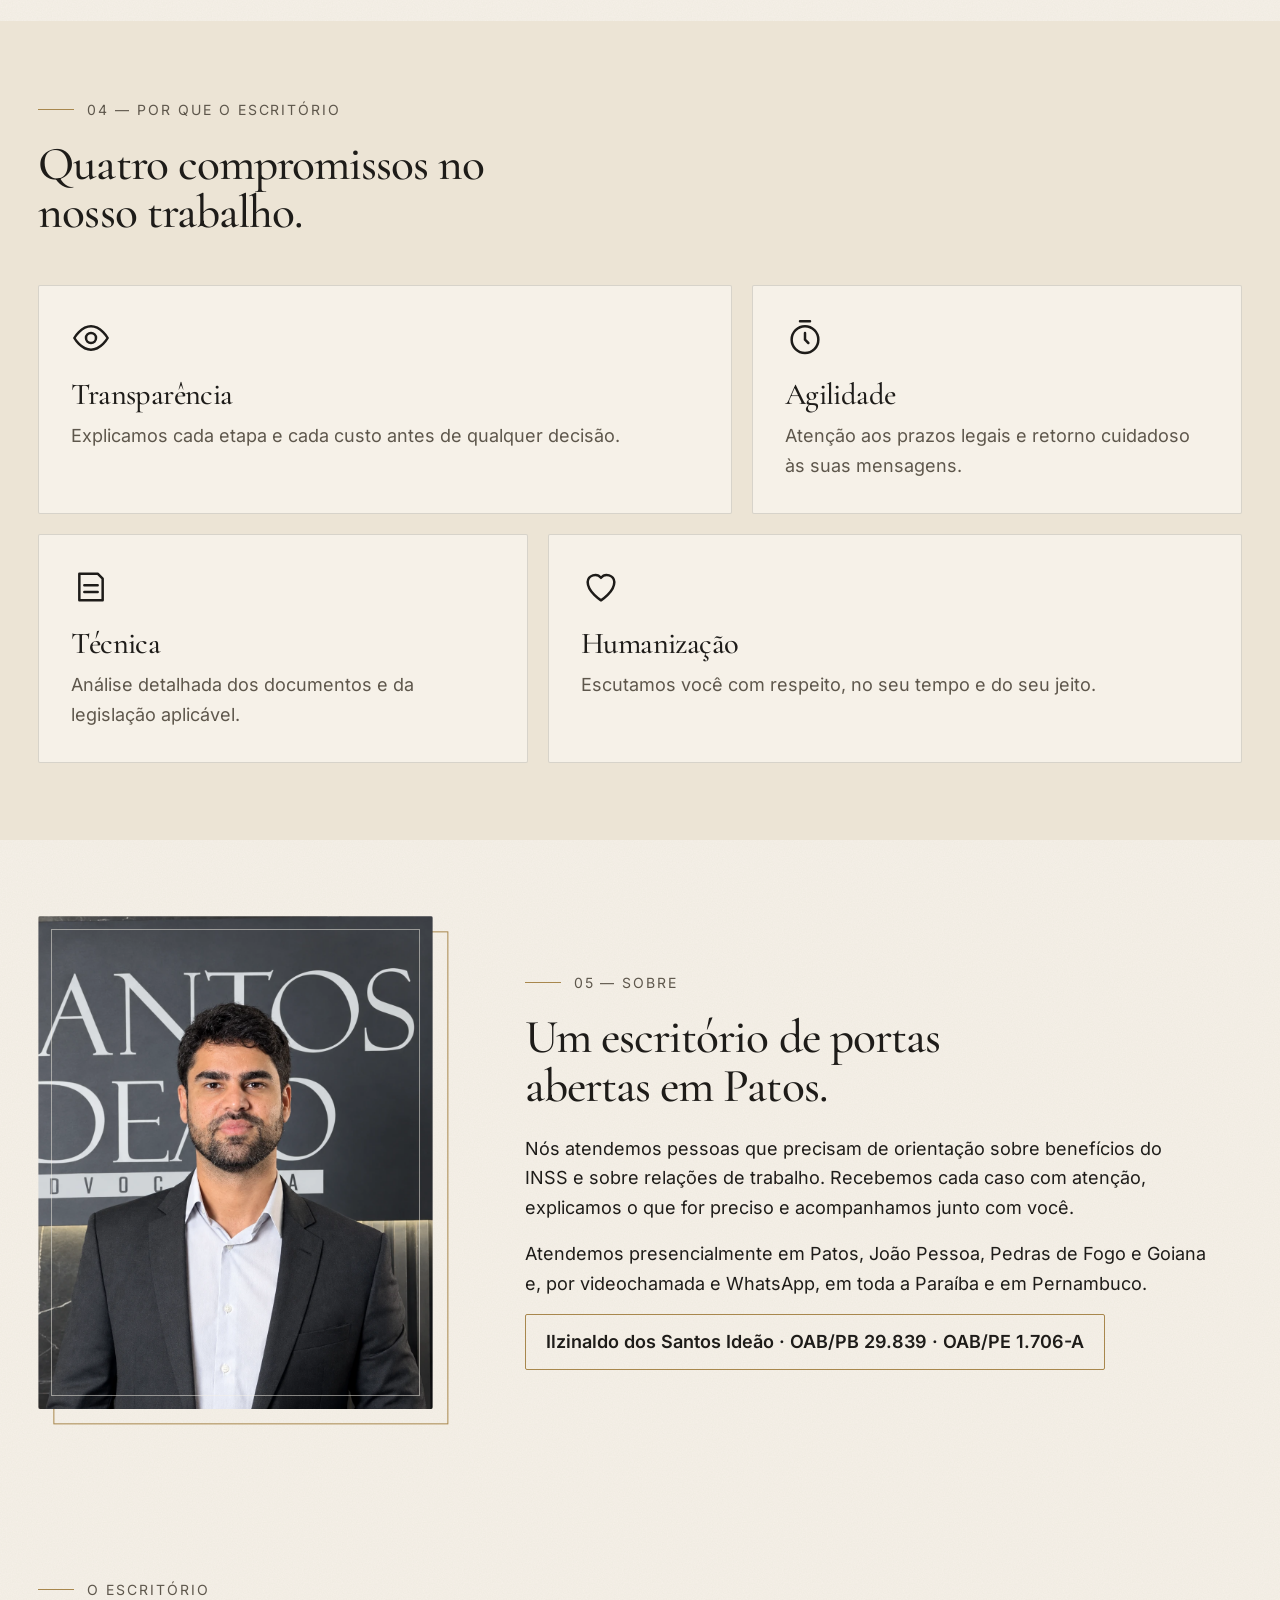
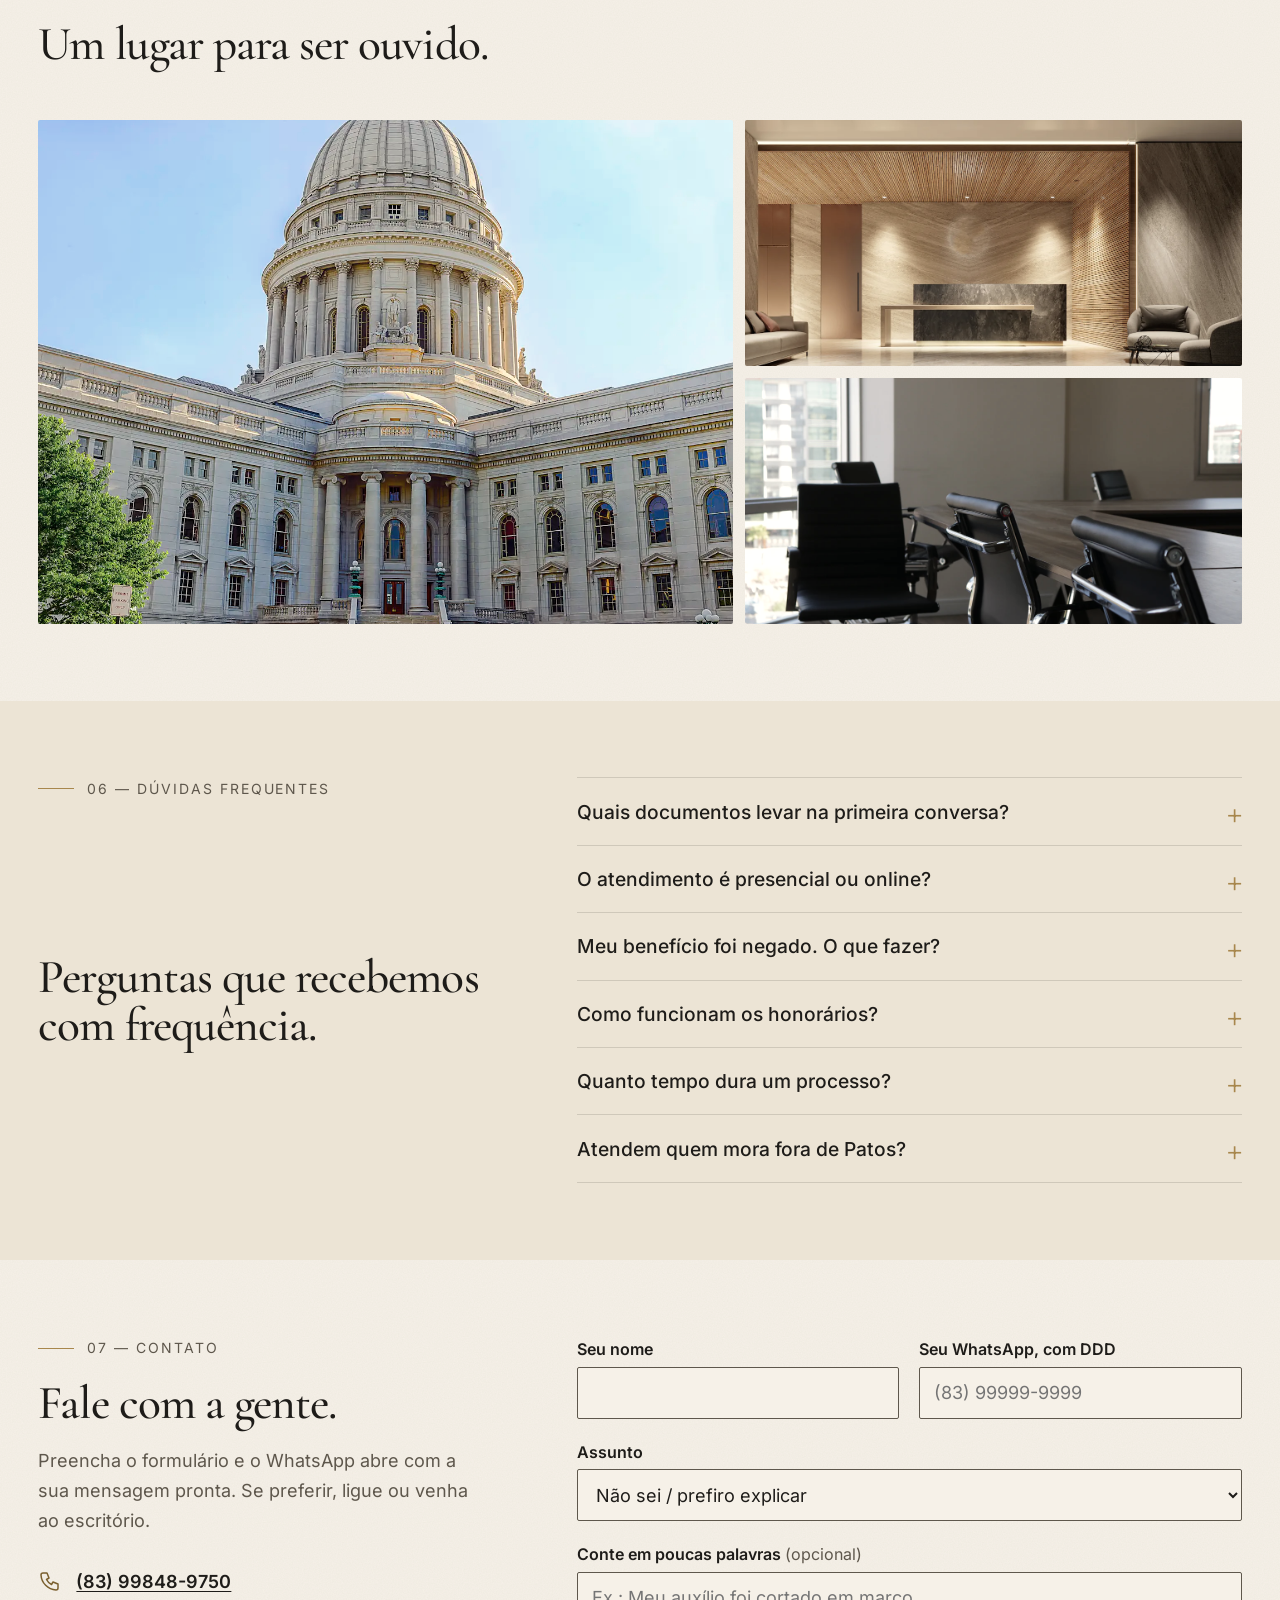
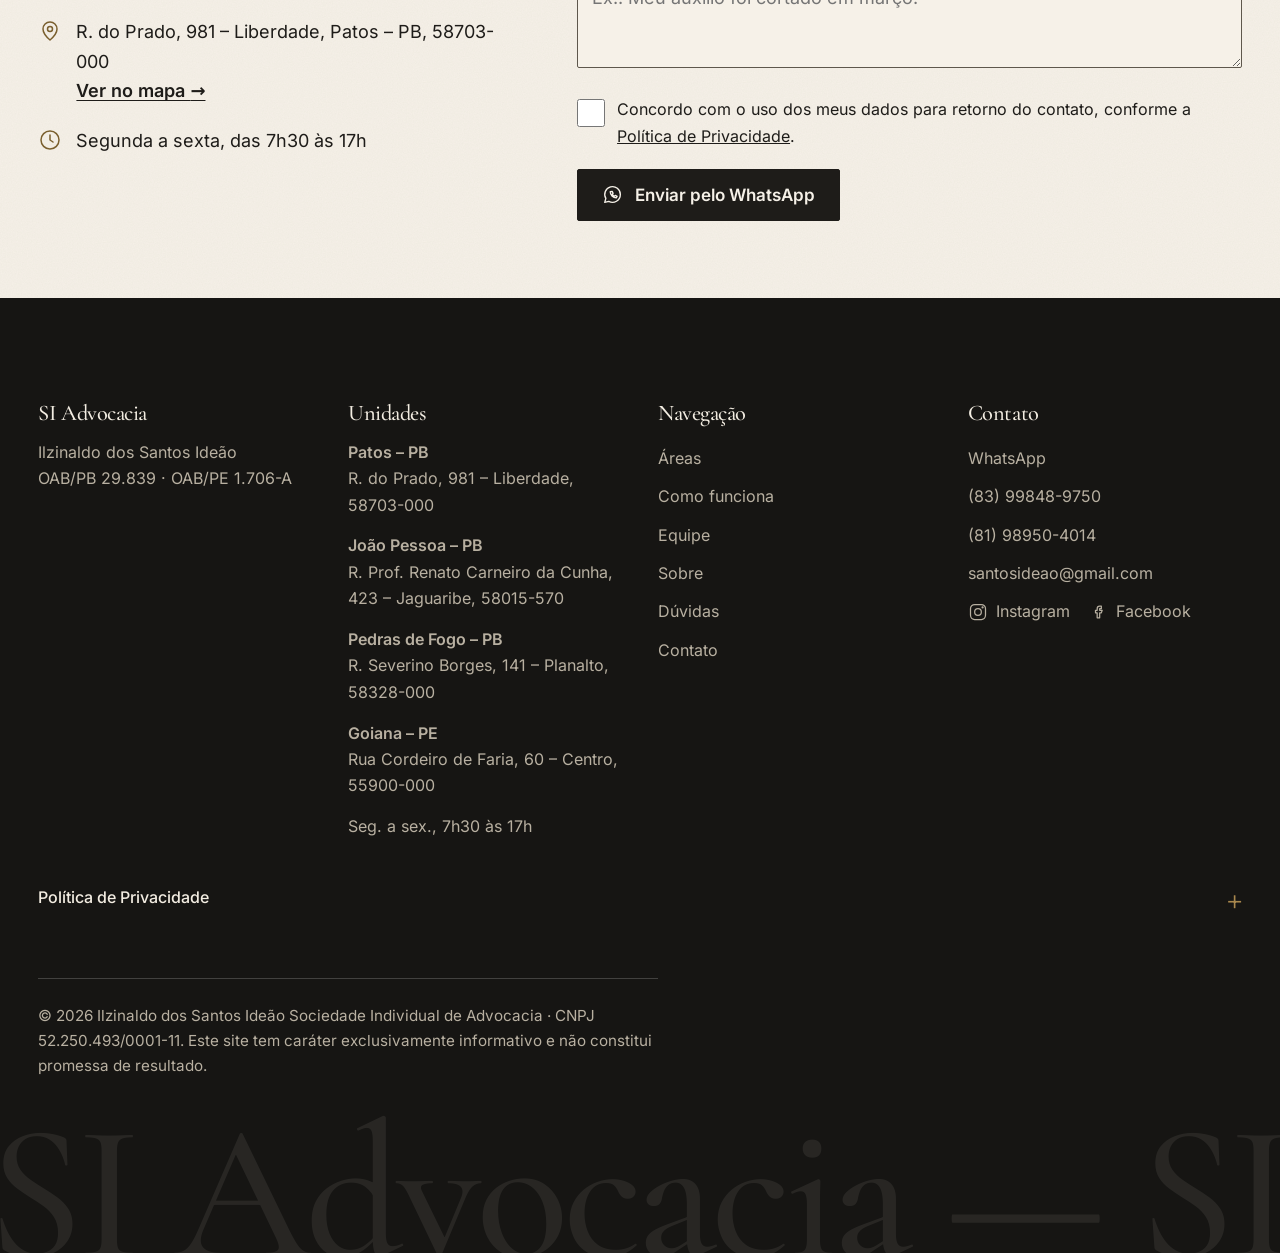
==== commit c98ce924: "refactor: reorganiza a seção de contato Seção "07 — Contato" mais limpa e alinhada: - À esquerda, só" ====
--- a/index.html
+++ b/index.html
@@ -401,97 +401,107 @@
 
 
       <section id="contato" aria-labelledby="t-ct">
-        <div class="wrap">
-          <p class="lab">07 — Contato</p>
-          <h2 id="t-ct" class="rv">Escreva para nós.</h2>
-          <div class="ct">
-            <form id="f" class="cform" novalidate>
-              <div>
-                <label for="nm">Seu nome</label>
-                <input id="nm" name="nome" autocomplete="name" required aria-describedby="e-nm" />
-                <div class="err" id="e-nm" role="alert"></div>
-              </div>
-              <div>
-                <label for="wp">Seu WhatsApp, com DDD</label>
-                <input
-                  id="wp"
-                  name="wp"
-                  type="tel"
-                  inputmode="tel"
-                  autocomplete="tel"
-                  placeholder="(83) 99999-9999"
-                  required
-                  aria-describedby="h-wp e-wp"
-                />
-                <p class="hint" id="h-wp">Só os números. Nós completamos o formato.</p>
-                <div class="err" id="e-wp" role="alert"></div>
-              </div>
-              <div class="full">
-                <label for="ar">Assunto</label>
-                <select id="ar">
-                  <option selected>Não sei / prefiro explicar</option>
-                  <option>INSS, aposentadoria ou benefício</option>
-                  <option>Trabalho</option>
-                  <option>Outro assunto</option>
-                </select>
-              </div>
-              <div class="full">
-                <label for="ms">Conte em poucas palavras <span class="opt">(opcional)</span></label>
-                <textarea
-                  id="ms"
-                  maxlength="400"
-                  placeholder="Ex.: Meu auxílio foi cortado em março."
-                ></textarea>
-              </div>
-              <div class="hp" aria-hidden="true">
-                <label for="hp">Não preencha</label>
-                <input id="hp" tabindex="-1" autocomplete="off" />
-              </div>
-              <div class="full">
-                <label class="chk" for="lg">
-                  <input type="checkbox" id="lg" aria-describedby="e-lg" />
-                  <span
-                    >Concordo com o uso dos meus dados para retorno do contato, conforme a
-                    <a href="#privacidade">Política de Privacidade</a>.</span
-                  >
-                </label>
-                <div class="err" id="e-lg" role="alert"></div>
-              </div>
-              <div class="full cform-actions">
-                <button class="btn" type="submit">
-                  <svg class="ico"><use href="#wa" /></svg>Enviar pelo WhatsApp
-                </button>
-                <p class="hint">O WhatsApp vai abrir com a sua mensagem pronta. É só tocar em enviar.</p>
-                <p id="st" role="status" aria-live="polite"></p>
-              </div>
-            </form>
-            <aside class="cinfo" aria-label="Como chegar">
-              <dl>
-                <div>
-                  <dt>Sede em Patos</dt>
-                  <dd data-s="addr"></dd>
-                </div>
-                <div>
-                  <dt>Horário</dt>
-                  <dd>Segunda a sexta, das 7h30 às 17h</dd>
-                </div>
-                <div>
-                  <dt>Prefere ligar?</dt>
-                  <dd><a data-tel data-ev="click_phone" href="#">(83) 99848-9750</a></dd>
-                </div>
-              </dl>
-              <div class="map" id="map" hidden></div>
-              <a
-                class="btn sec"
-                id="mapl"
-                data-ev="click_maps"
-                target="_blank"
-                rel="noopener noreferrer"
-                href="#"
-                >Ver no mapa como chegar <span aria-hidden="true">→</span></a
-              >
-            </aside>
-          </div>
+        <div class="wrap ct">
+          <div class="ct-intro">
+            <p class="lab">07 — Contato</p>
+            <h2 id="t-ct" class="rv">Fale com a gente.</h2>
+            <p class="ct-lead">
+              Preencha o formulário e o WhatsApp abre com a sua mensagem pronta. Se preferir, ligue ou
+              venha ao escritório.
+            </p>
+            <ul class="ct-list">
+              <li>
+                <svg class="ico" viewBox="0 0 24 24" aria-hidden="true">
+                  <path
+                    d="M5 4h4l2 5-2.5 1.5a11 11 0 0 0 5 5L15 13l5 2v4a2 2 0 0 1-2 2A16 16 0 0 1 3 6a2 2 0 0 1 2-2z"
+                  />
+                </svg>
+                <a data-tel data-ev="click_phone" href="#">(83) 99848-9750</a>
+              </li>
+              <li>
+                <svg class="ico" viewBox="0 0 24 24" aria-hidden="true">
+                  <path d="M12 21s7-6 7-11a7 7 0 0 0-14 0c0 5 7 11 7 11z" />
+                  <circle cx="12" cy="10" r="2.5" />
+                </svg>
+                <span
+                  ><span data-s="addr"></span><br /><a
+                    id="mapl"
+                    data-ev="click_maps"
+                    target="_blank"
+                    rel="noopener noreferrer"
+                    href="#"
+                    >Ver no mapa <span aria-hidden="true">→</span></a
+                  ></span
+                >
+              </li>
+              <li>
+                <svg class="ico" viewBox="0 0 24 24" aria-hidden="true">
+                  <circle cx="12" cy="12" r="9" />
+                  <path d="M12 7v5l3 2" />
+                </svg>
+                Segunda a sexta, das 7h30 às 17h
+              </li>
+            </ul>
+            <div class="map" id="map" hidden></div>
+          </div>
+          <form id="f" class="cform" novalidate>
+            <div>
+              <label for="nm">Seu nome</label>
+              <input id="nm" name="nome" autocomplete="name" required aria-describedby="e-nm" />
+              <div class="err" id="e-nm" role="alert"></div>
+            </div>
+            <div>
+              <label for="wp">Seu WhatsApp, com DDD</label>
+              <input
+                id="wp"
+                name="wp"
+                type="tel"
+                inputmode="tel"
+                autocomplete="tel"
+                placeholder="(83) 99999-9999"
+                required
+                aria-describedby="e-wp"
+              />
+              <div class="err" id="e-wp" role="alert"></div>
+            </div>
+            <div class="full">
+              <label for="ar">Assunto</label>
+              <select id="ar">
+                <option selected>Não sei / prefiro explicar</option>
+                <option>INSS, aposentadoria ou benefício</option>
+                <option>Trabalho</option>
+                <option>Outro assunto</option>
+              </select>
+            </div>
+            <div class="full">
+              <label for="ms">Conte em poucas palavras <span class="opt">(opcional)</span></label>
+              <textarea
+                id="ms"
+                maxlength="400"
+                placeholder="Ex.: Meu auxílio foi cortado em março."
+              ></textarea>
+            </div>
+            <div class="hp" aria-hidden="true">
+              <label for="hp">Não preencha</label>
+              <input id="hp" tabindex="-1" autocomplete="off" />
+            </div>
+            <div class="full">
+              <label class="chk" for="lg">
+                <input type="checkbox" id="lg" aria-describedby="e-lg" />
+                <span
+                  >Concordo com o uso dos meus dados para retorno do contato, conforme a
+                  <a href="#privacidade">Política de Privacidade</a>.</span
+                >
+              </label>
+              <div class="err" id="e-lg" role="alert"></div>
+            </div>
+            <div class="full cform-actions">
+              <button class="btn" type="submit">
+                <svg class="ico"><use href="#wa" /></svg>Enviar pelo WhatsApp
+              </button>
+              <p id="st" role="status" aria-live="polite"></p>
+            </div>
+          </form>
         </div>
       </section>
     </main>
--- a/css/home.css
+++ b/css/home.css
@@ -307,14 +307,6 @@
 
 
 /* ---------- Contato ---------- */
-#contato {
-  padding-block: clamp(48px, 6vw, 88px);
-}
-.ct {
-  gap: clamp(28px, 4vw, 64px);
-  margin-top: clamp(24px, 3vw, 40px);
-  align-items: start;
-}
 .cform {
   display: grid;
   grid-template-columns: 1fr;
@@ -368,32 +360,7 @@
   min-height: 0;
   font-weight: 600;
 }
-.cinfo dl {
-  display: grid;
-  gap: 16px;
-}
-.cinfo dt {
-  font-size: 0.85rem;
-  letter-spacing: 0.12em;
-  text-transform: uppercase;
-  color: var(--soft);
-}
-.cinfo dd {
-  margin: 2px 0 0;
-}
-.cinfo dd a {
-  color: var(--accent);
-  font-weight: 600;
-}
-.cinfo .map {
-  aspect-ratio: 16 / 9;
-  margin: 20px 0 8px;
-}
-
-@media (min-width: 900px) {
-  .ct {
-    grid-template-columns: 7fr 5fr;
-  }
+@media (min-width: 900px) {
   .cform {
     grid-template-columns: 1fr 1fr;
   }
@@ -453,25 +420,13 @@
 }
 
 /* Formulário: dicas curtas abaixo dos campos */
-.hint {
-  margin-top: 6px;
-  font-size: 0.95rem;
-  color: var(--soft);
-}
 .opt {
   font-weight: 400;
   color: var(--soft);
 }
-.cform-actions .hint {
-  flex-basis: 100%;
-  margin-top: 0;
-}
 .cform [aria-invalid="true"] {
   border-color: #b3261e;
   border-width: 2px;
-}
-.cinfo .btn {
-  margin-top: 20px;
 }
 
 /* ---------- Sobre: foto alinhada à altura do texto ---------- */
@@ -499,6 +454,72 @@
     width: calc(100% - var(--off));
     max-width: calc(min(68vh, 600px) * 0.8);
     justify-self: end;
+  }
+}
+
+/* ---------- Dúvidas: título à esquerda, perguntas à direita ---------- */
+@media (min-width: 900px) {
+  #duvidas .wrap {
+    display: grid;
+    grid-template-columns: 5fr 7fr;
+    column-gap: clamp(32px, 5vw, 96px);
+    align-items: start;
+  }
+  #duvidas .lab,
+  #duvidas h2 {
+    grid-column: 1;
+  }
+  #duvidas .faq {
+    grid-column: 2;
+    grid-row: 1 / span 2;
+    margin-top: 0;
+  }
+}
+
+/* ---------- Contato: informações à esquerda, formulário à direita ---------- */
+.ct {
+  display: grid;
+  gap: clamp(32px, 5vw, 96px);
+  margin-top: 0;
+}
+.ct-lead {
+  color: var(--soft);
+  margin: 1.2rem 0 2rem;
+  max-width: 40ch;
+}
+.ct-list {
+  list-style: none;
+  padding: 0;
+  display: grid;
+  gap: 20px;
+}
+.ct-list li {
+  display: flex;
+  gap: 14px;
+  align-items: flex-start;
+}
+.ct-list svg {
+  flex: none;
+  width: 24px;
+  height: 24px;
+  color: var(--gold-t);
+  margin-top: 2px;
+}
+.ct-list a {
+  font-weight: 600;
+  color: var(--ink);
+  text-underline-offset: 3px;
+}
+.ct .map {
+  margin-top: 24px;
+}
+.cform {
+  gap: 20px;
+}
+@media (min-width: 900px) {
+  .ct {
+    grid-template-columns: 5fr 7fr;
+    align-items: start;
   }
 }
 
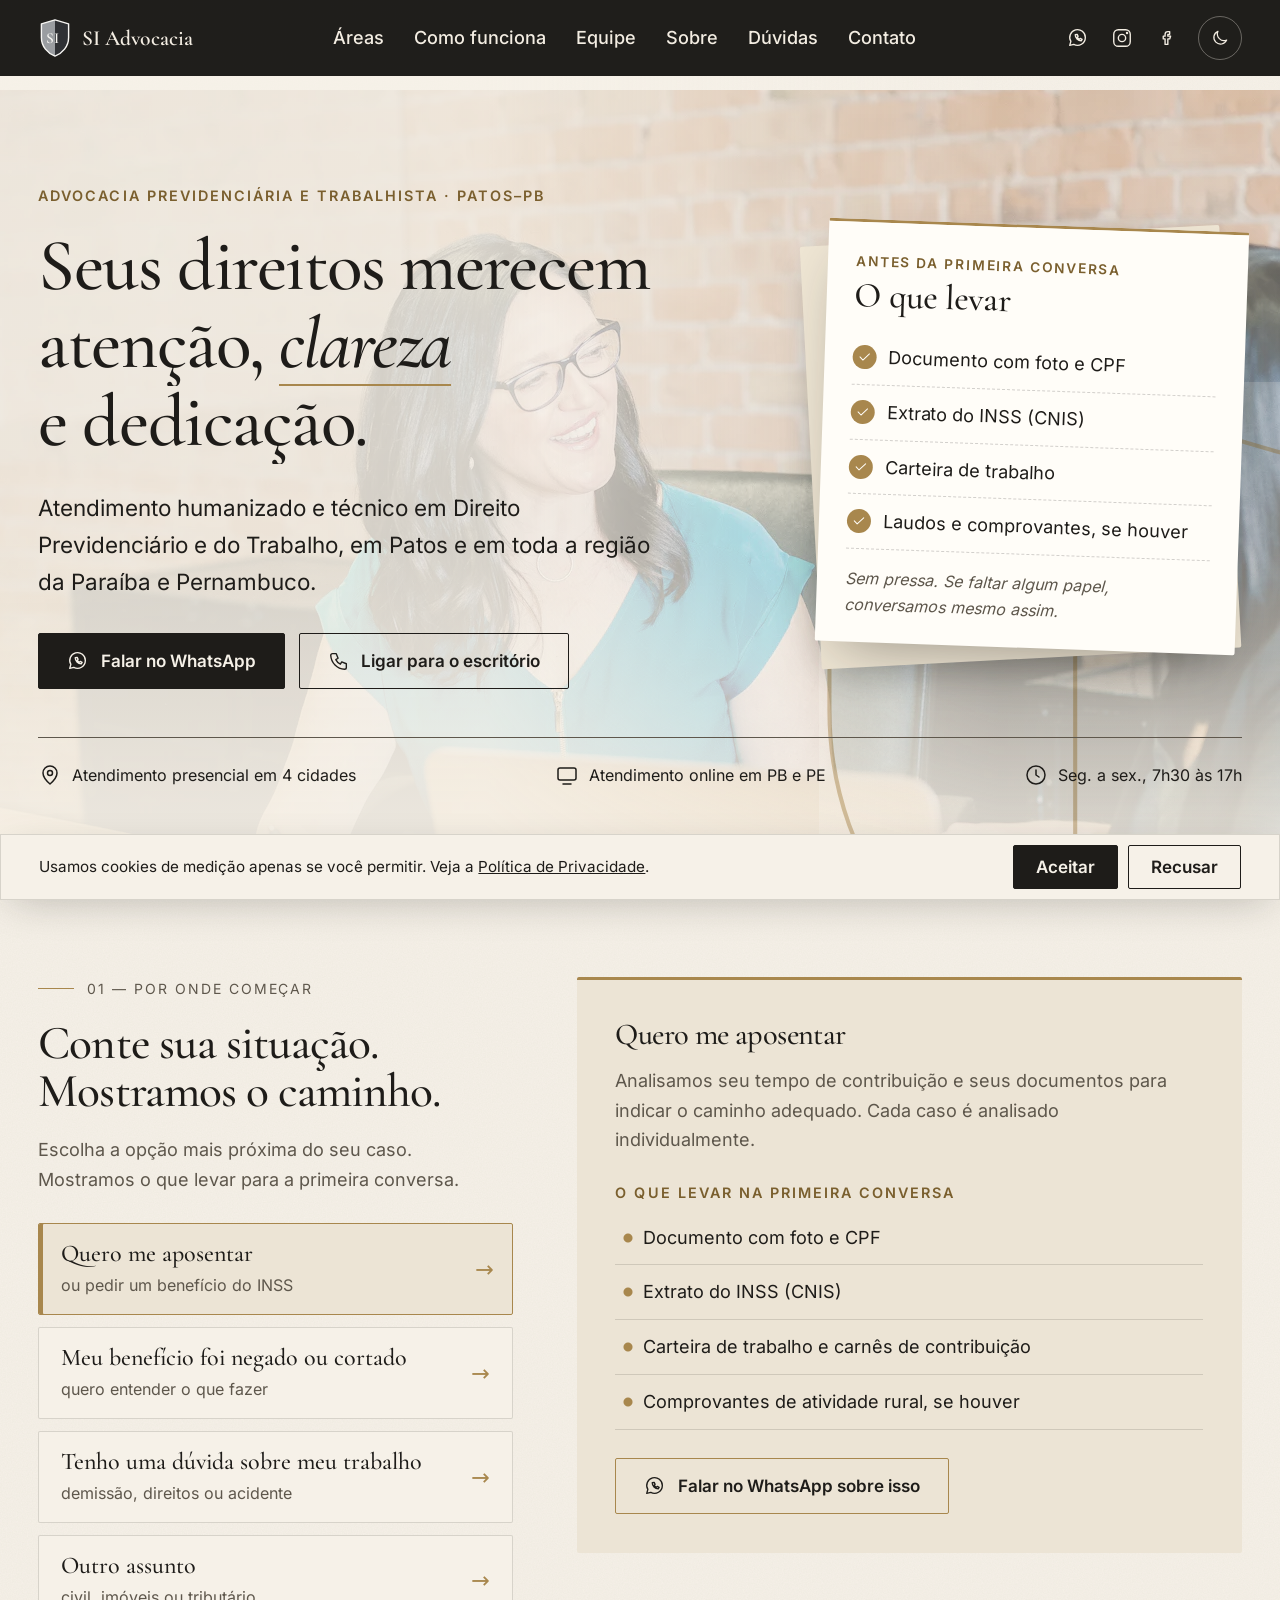
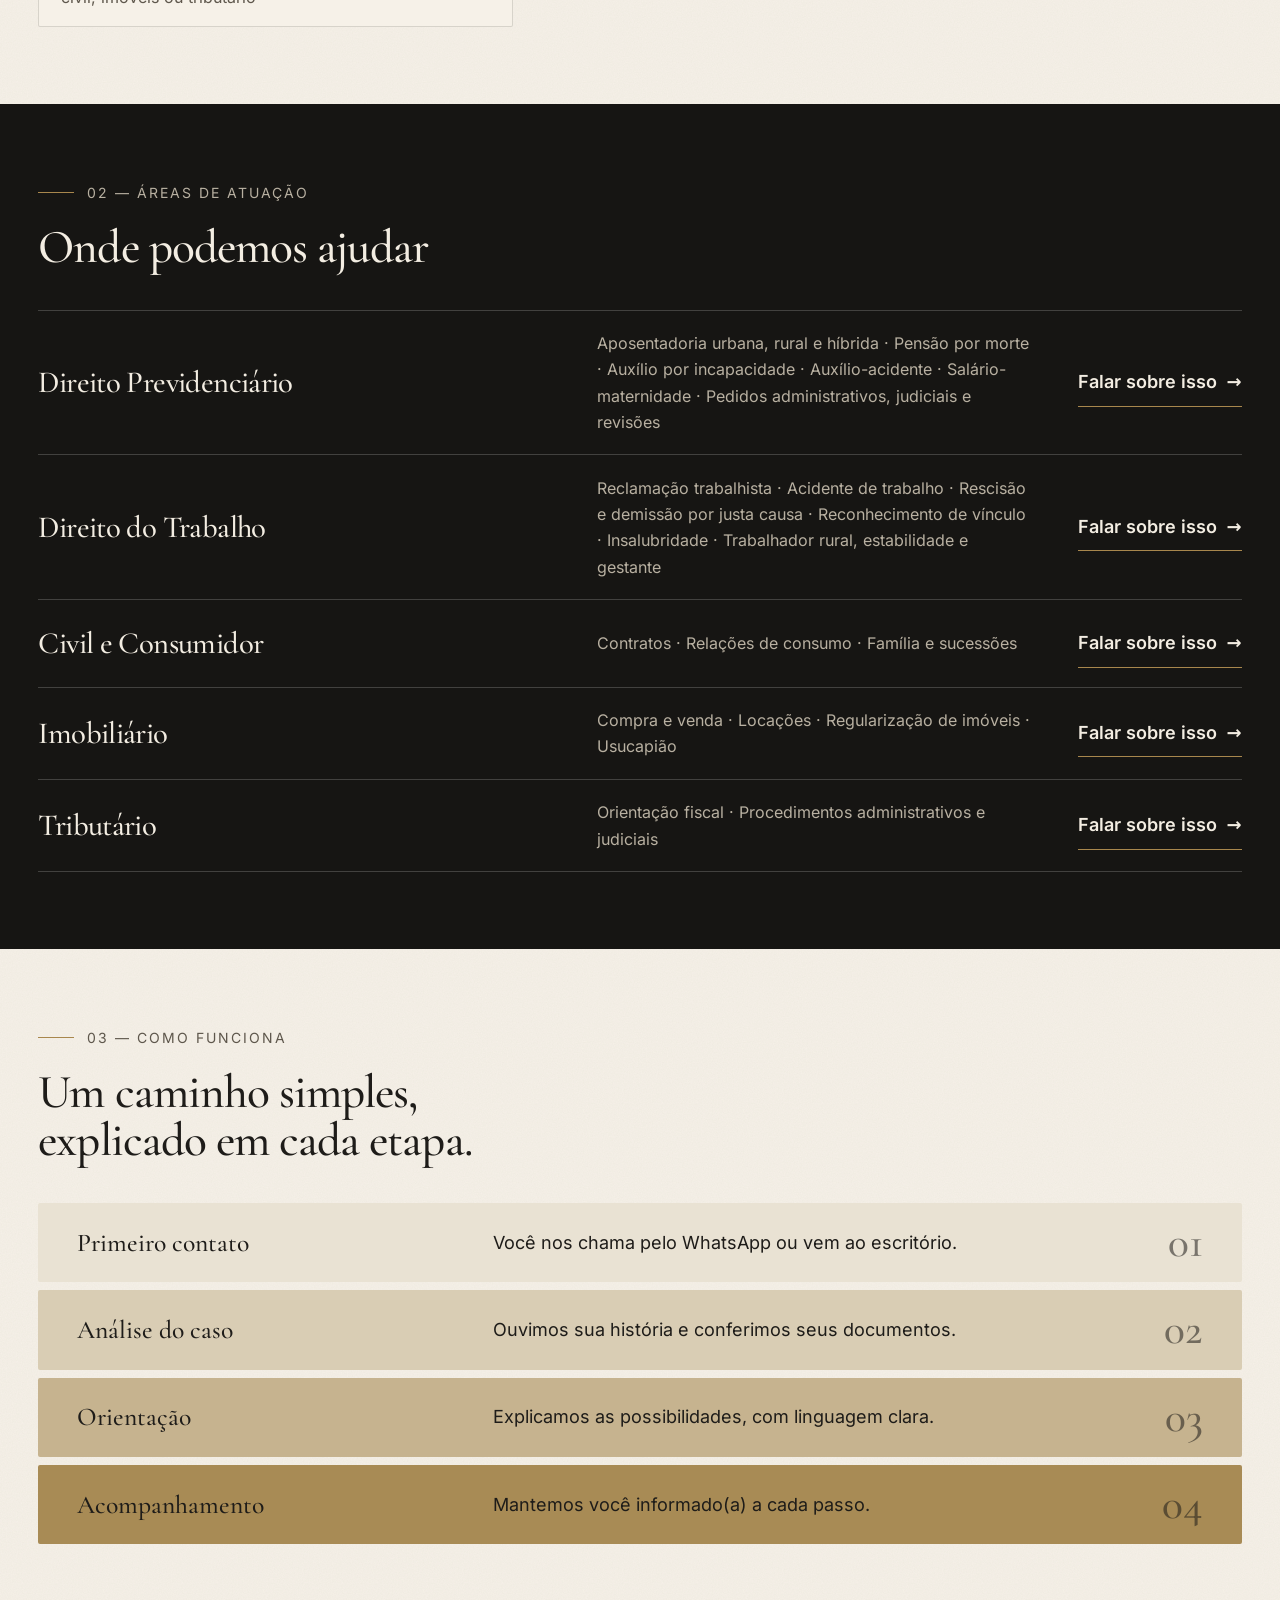
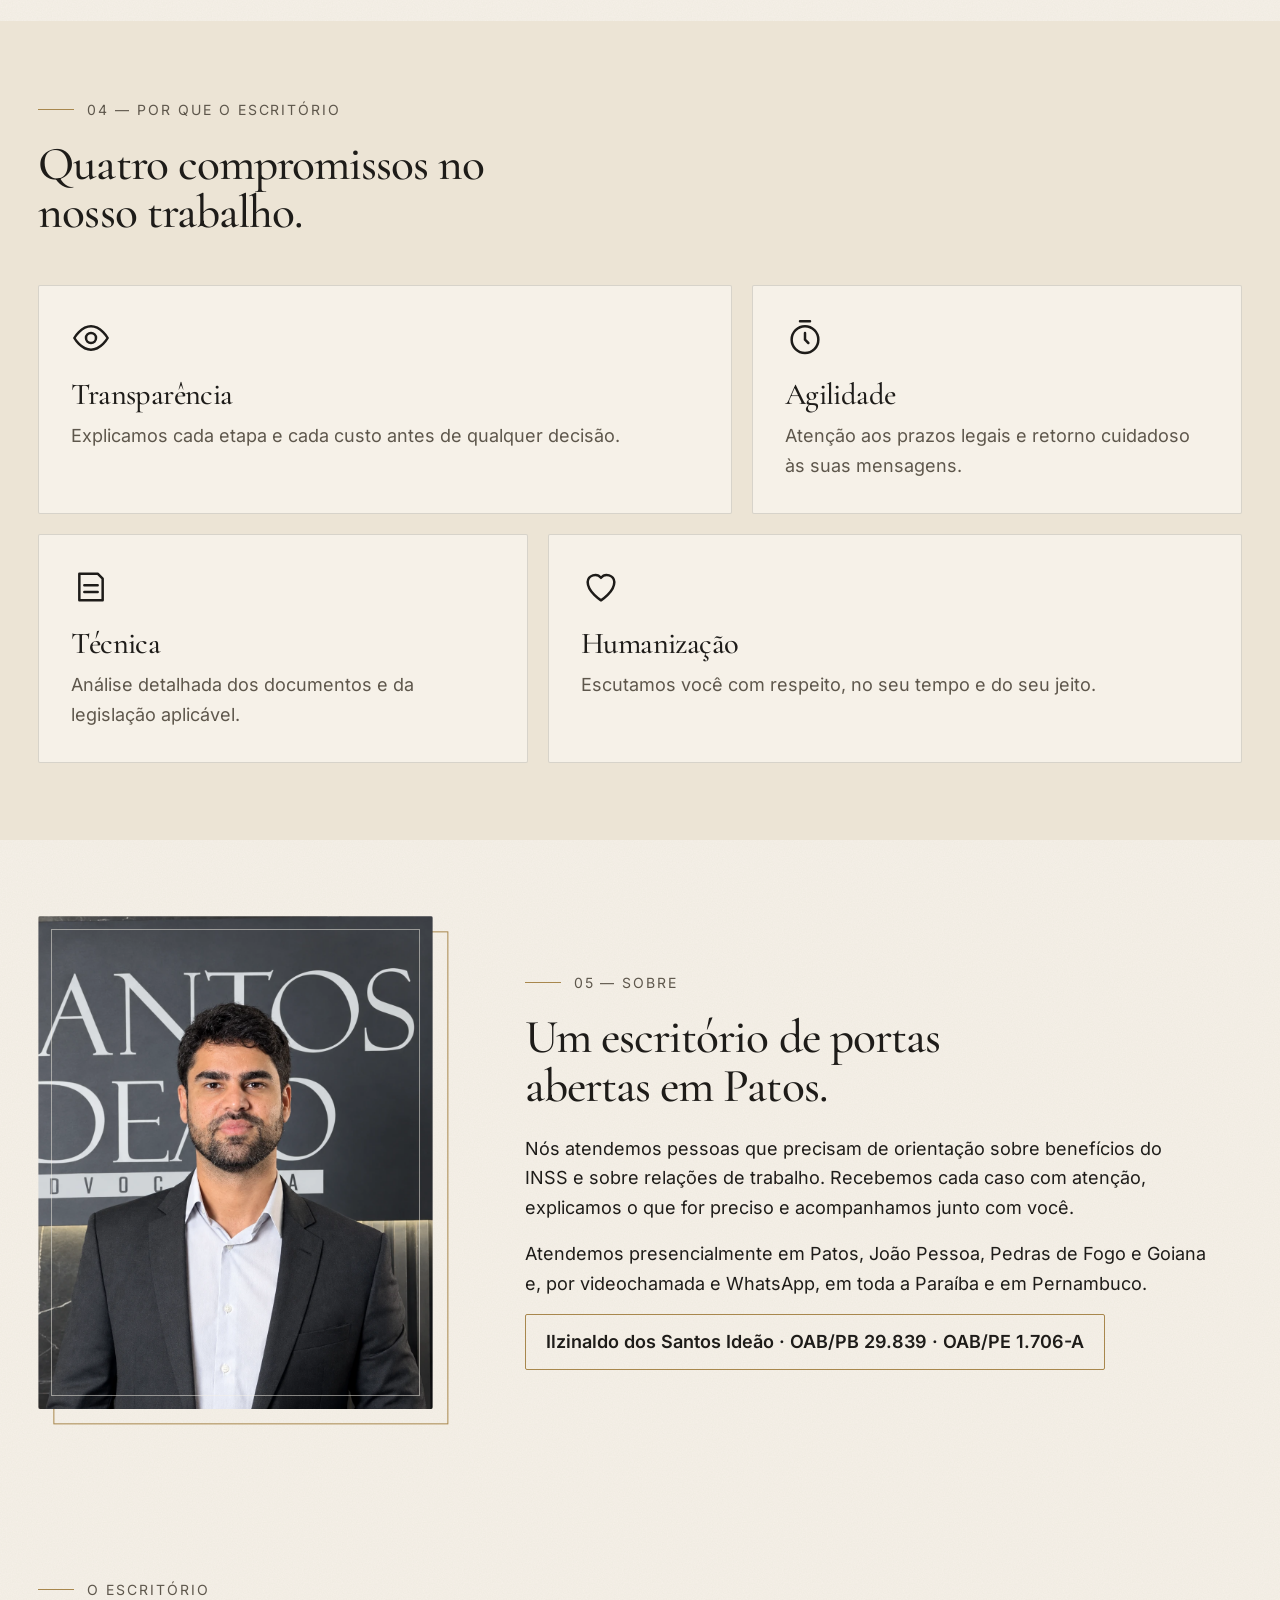
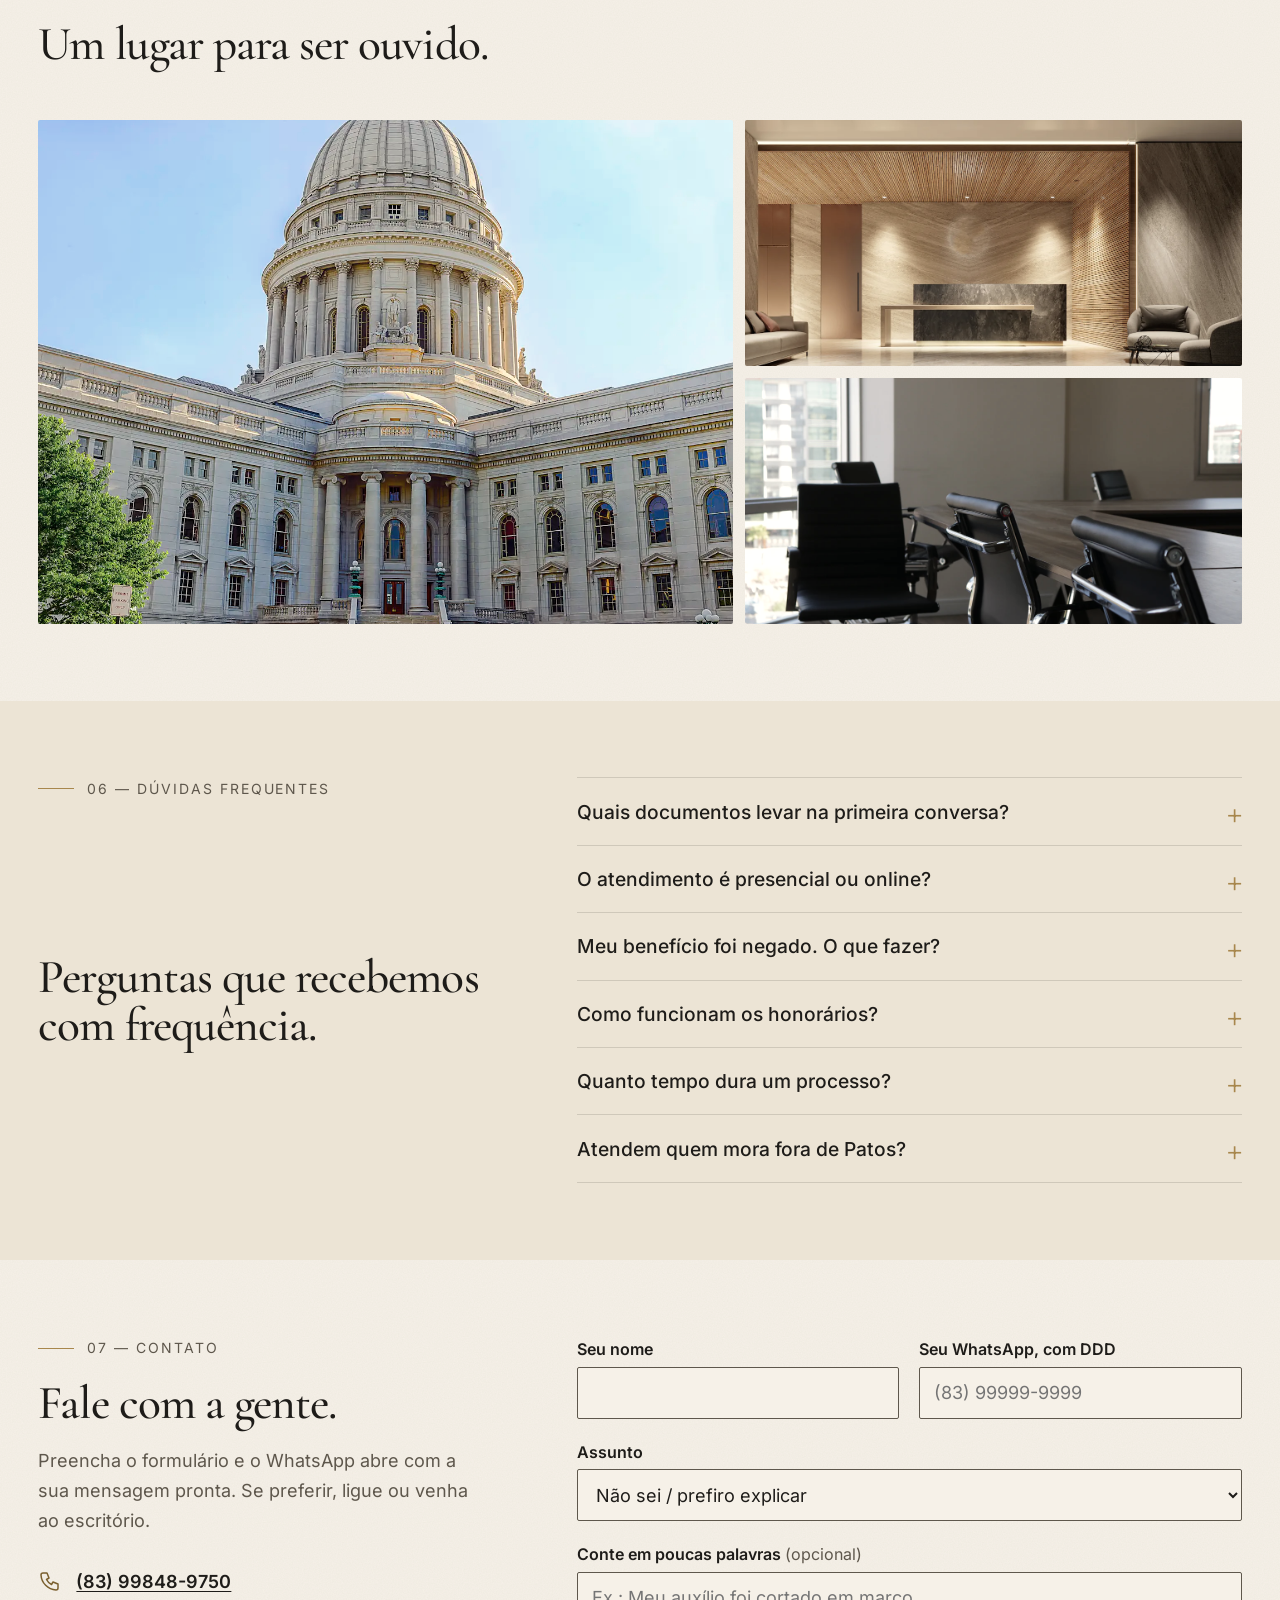
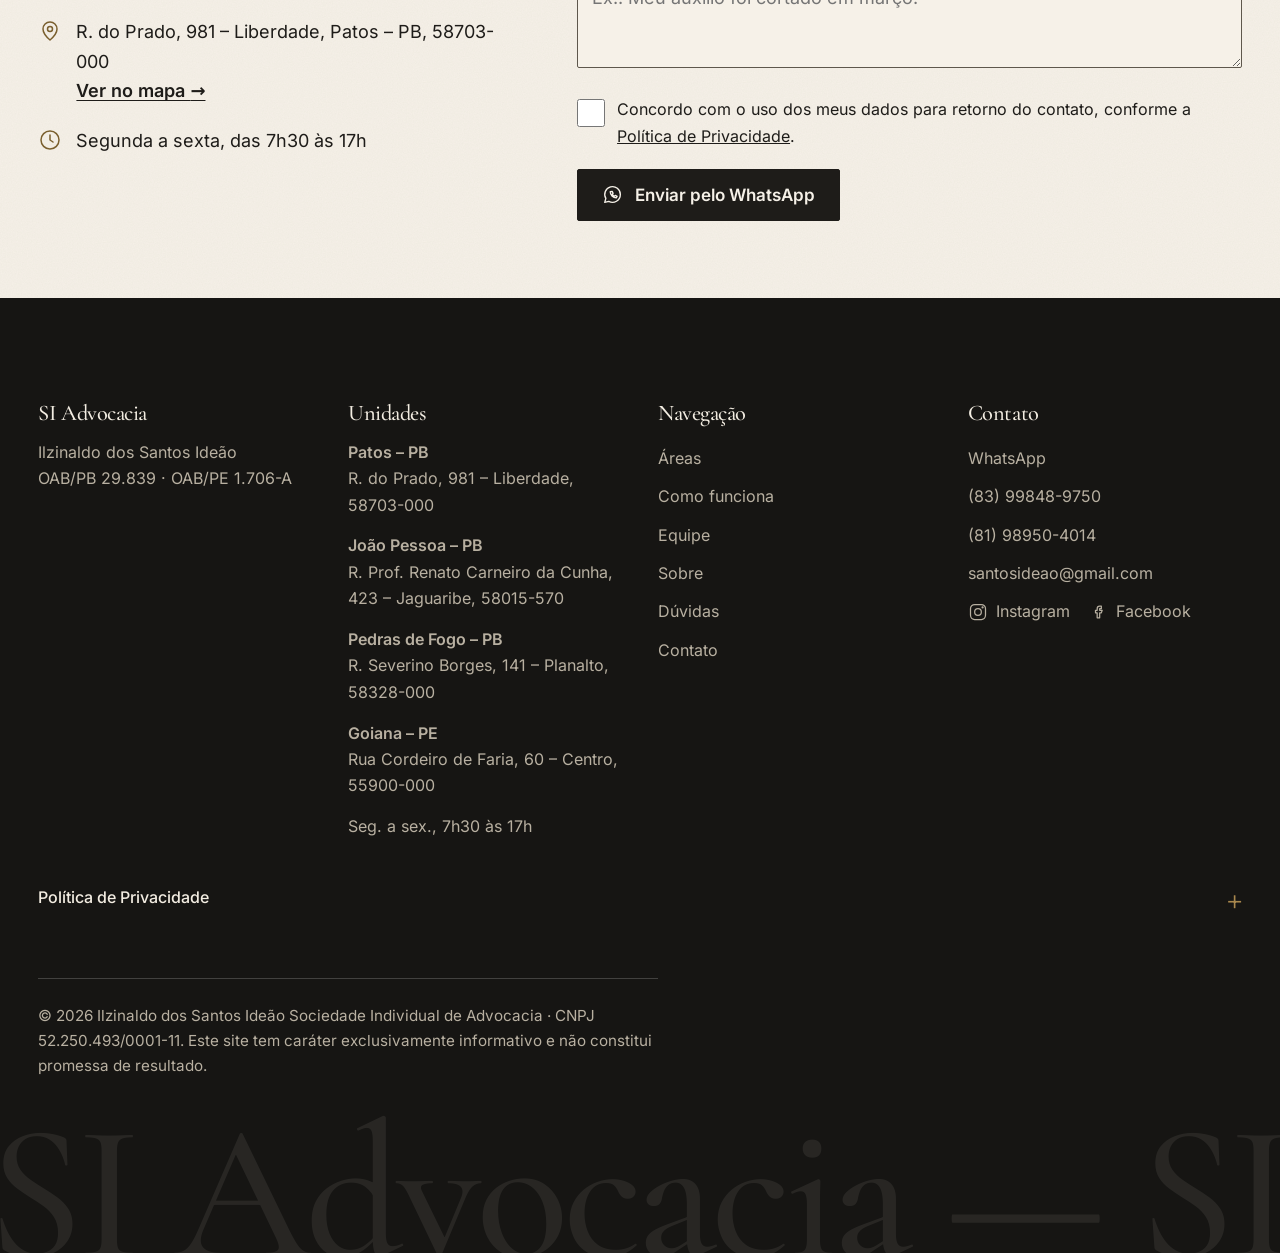
==== commit 4dca925a: "feat: botão para alternar entre tema claro e escuro - Botão redondo de sol/lua no cabeçalho, ao lado" ====
--- a/index.html
+++ b/index.html
@@ -40,6 +40,11 @@
     <link rel="icon" href="assets/favicon.svg" type="image/svg+xml" />
     <script>
       document.documentElement.classList.add("js");
+      // tema escolhido pelo botão (claro/escuro) aplicado antes de pintar a página
+      try {
+        const tema = localStorage.getItem("tema");
+        if (tema) document.documentElement.dataset.theme = tema;
+      } catch (_) {}
     </script>
     <link
       rel="preload"
--- a/css/tokens.css
+++ b/css/tokens.css
@@ -10,6 +10,7 @@
   --gold: #a8874d;
   --gold-t: #7a5f2e;
   --line: rgba(30, 28, 25, 0.14);
+  --err: #b3261e;
   --ph1: #efe7d8;
   --ph2: #e2d6bf;
   --ph3: #d2c3a5;
@@ -30,6 +31,7 @@
     --on: #1b1915;
     --gold-t: #cdb27c;
     --line: rgba(243, 237, 226, 0.16);
+    --err: #ff9a92;
     --ph1: #262219;
     --ph2: #2e2a20;
     --ph3: #38332a;
@@ -46,6 +48,7 @@
   --on: #1b1915;
   --gold-t: #cdb27c;
   --line: rgba(243, 237, 226, 0.16);
+  --err: #ff9a92;
   --ph1: #262219;
   --ph2: #2e2a20;
   --ph3: #38332a;
--- a/css/sections.css
+++ b/css/sections.css
@@ -315,14 +315,9 @@
   min-height: 120px;
 }
 .err {
-  color: #b3261e;
+  color: var(--err);
   font-size: 1rem;
   min-height: 0;
-}
-@media (prefers-color-scheme: dark) {
-  .err {
-    color: #ff9a92;
-  }
 }
 .chk {
   display: flex;
--- a/css/layout.css
+++ b/css/layout.css
@@ -186,3 +186,37 @@
   transform: translateY(140%);
   visibility: hidden;
 }
+
+/* Botão de tema (claro/escuro) no cabeçalho: mostra o sol no escuro e a lua no claro */
+.tg {
+  display: inline-grid;
+  place-items: center;
+  width: 44px;
+  height: 44px;
+  padding: 0;
+  border: 1.5px solid rgba(243, 237, 226, 0.35);
+  border-radius: 50%;
+  background: transparent;
+  color: inherit;
+  cursor: pointer;
+  transition:
+    border-color 0.3s,
+    transform 0.3s;
+}
+.tg:hover {
+  border-color: var(--gold);
+  transform: rotate(-12deg);
+}
+.tg svg {
+  grid-area: 1 / 1;
+  width: 20px;
+  height: 20px;
+  transition:
+    opacity 0.3s,
+    transform 0.4s;
+}
+.tg[aria-pressed="true"] .moon,
+.tg[aria-pressed="false"] .sun {
+  opacity: 0;
+  transform: scale(0.6) rotate(-45deg);
+}
--- a/css/home.css
+++ b/css/home.css
@@ -425,7 +425,7 @@
   color: var(--soft);
 }
 .cform [aria-invalid="true"] {
-  border-color: #b3261e;
+  border-color: var(--err);
   border-width: 2px;
 }
 
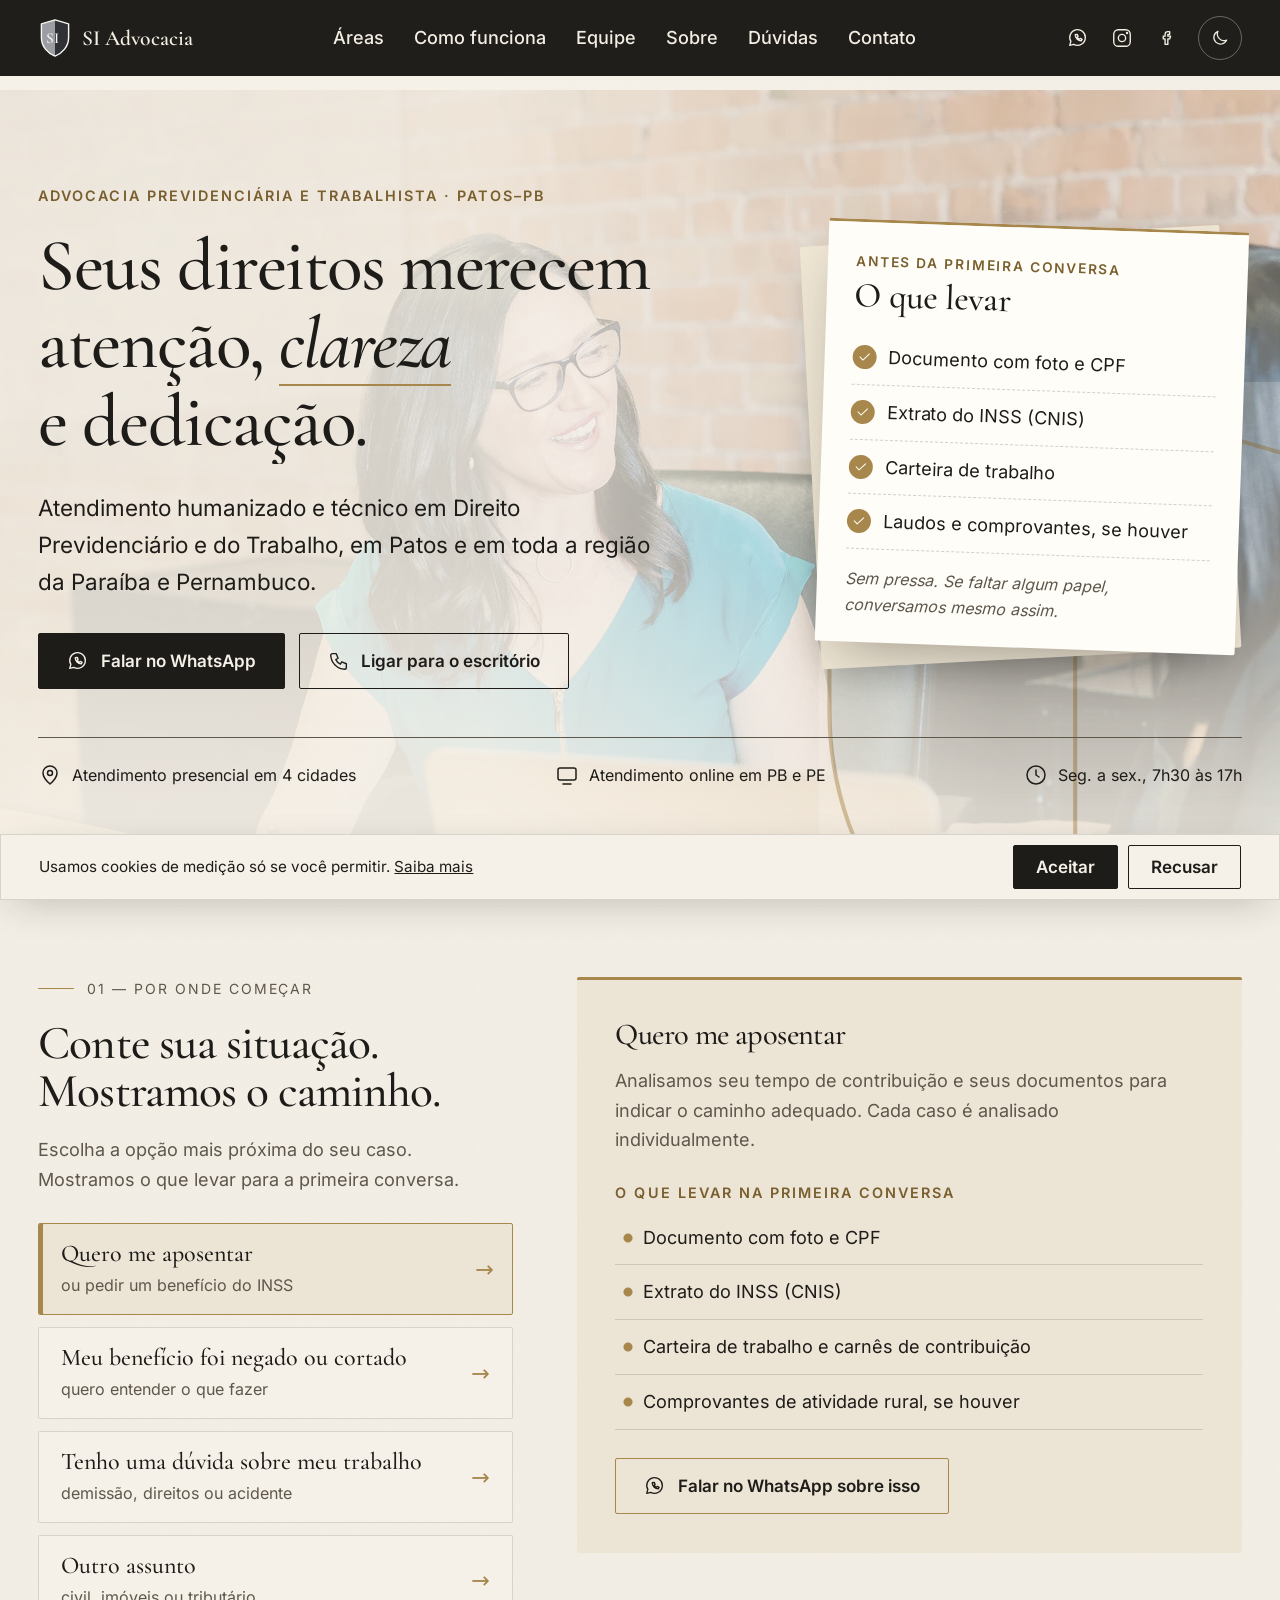
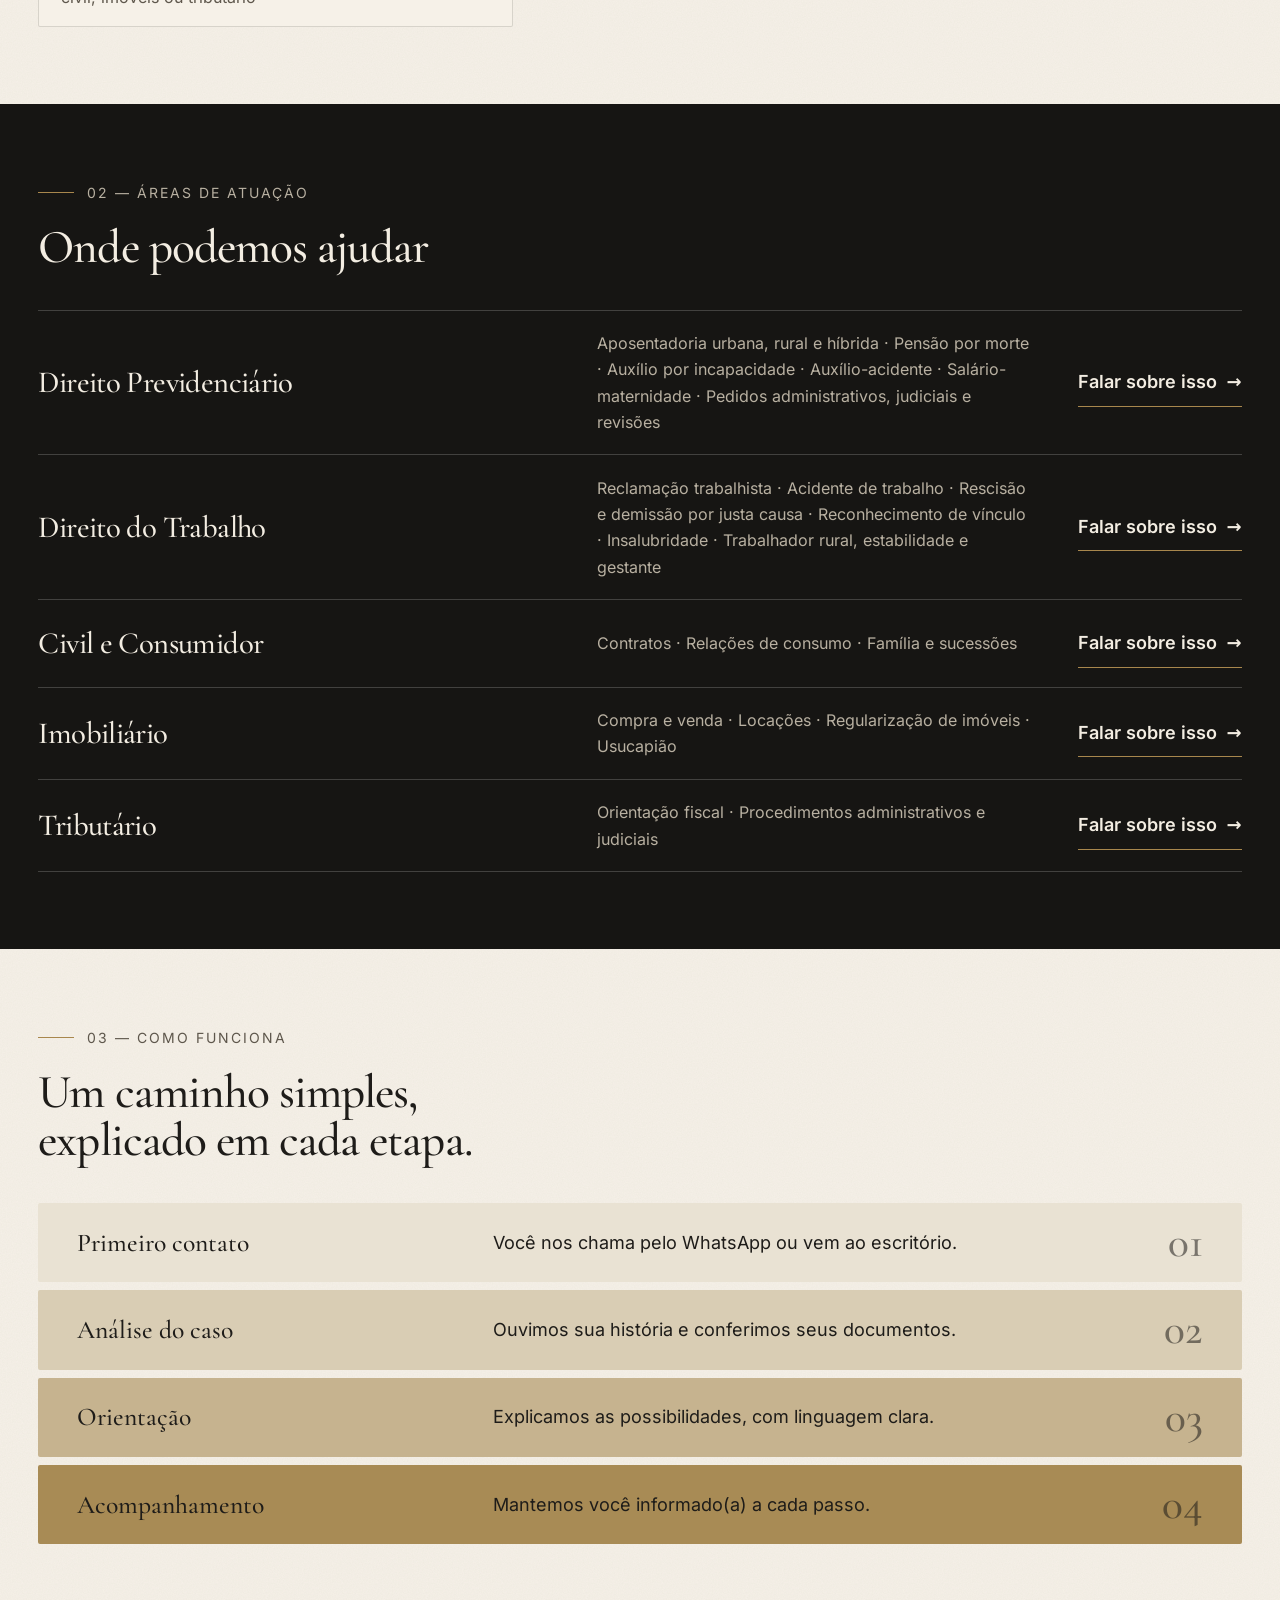
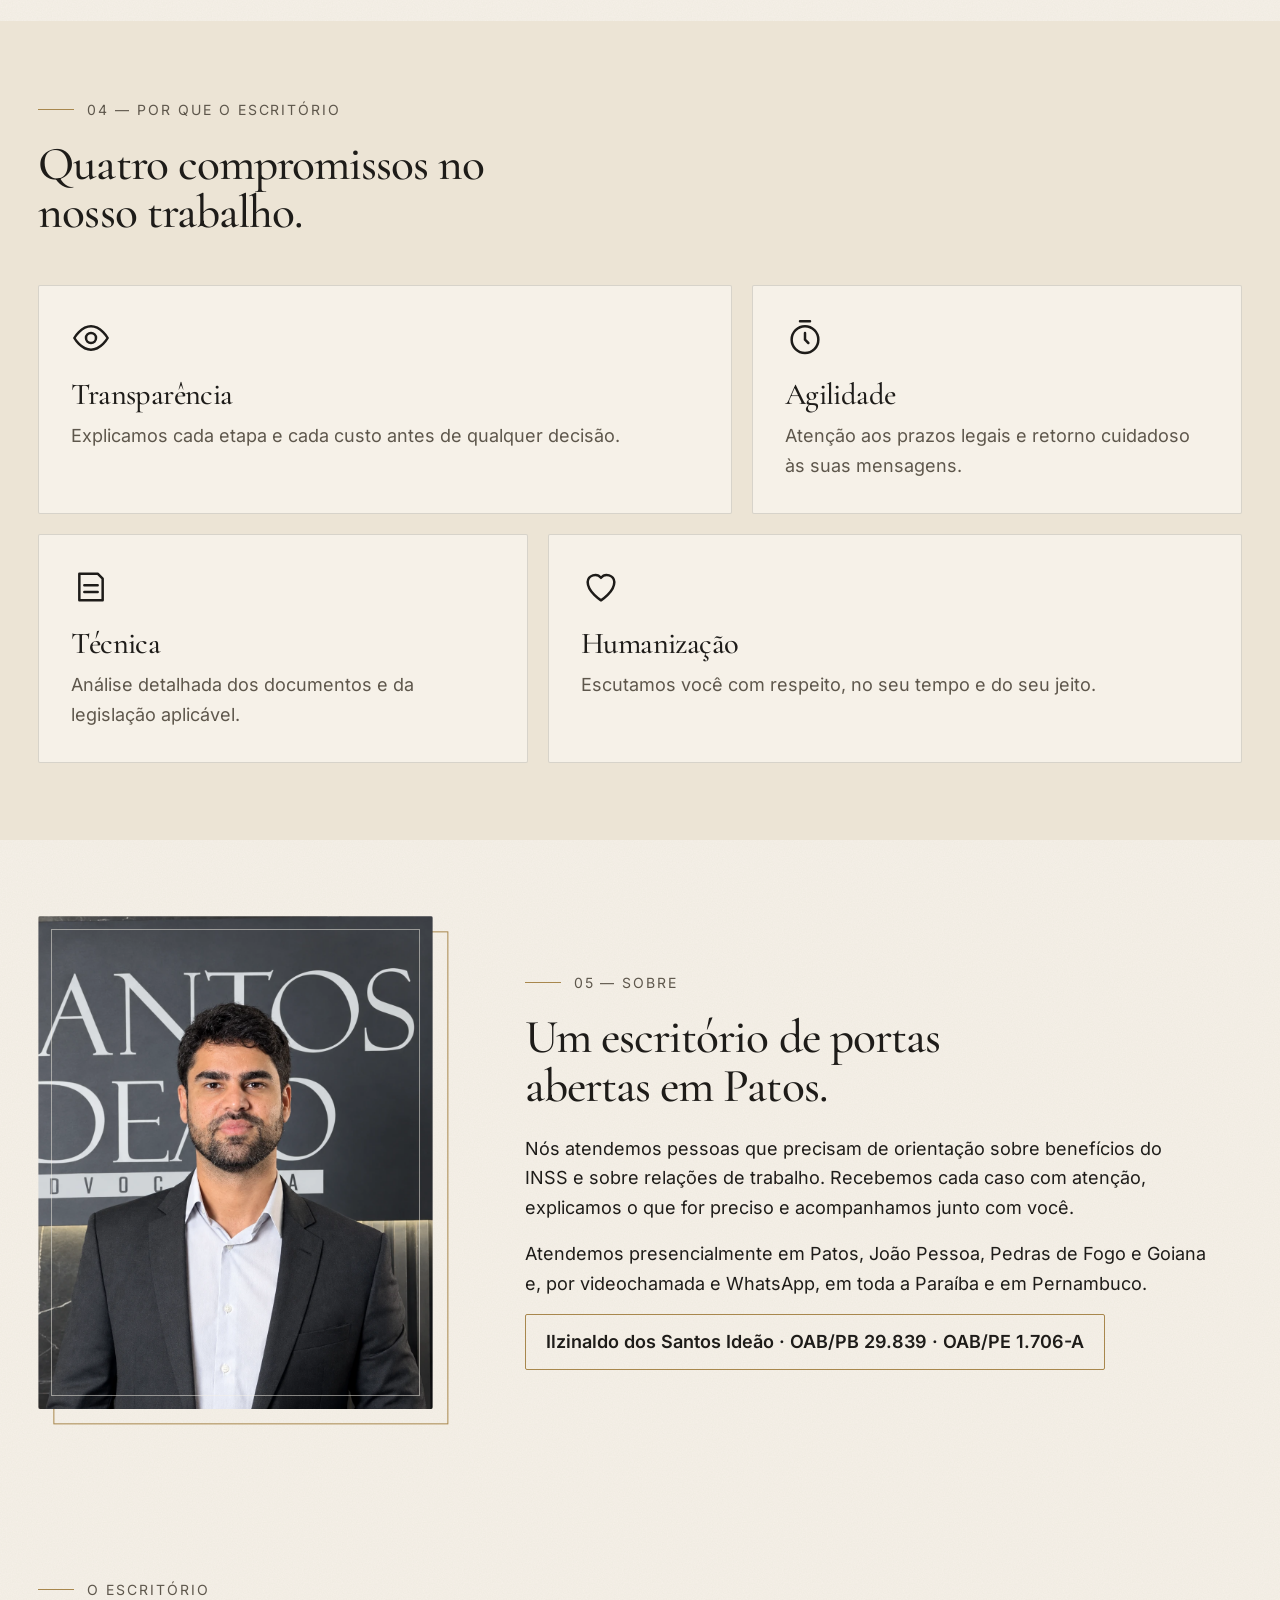
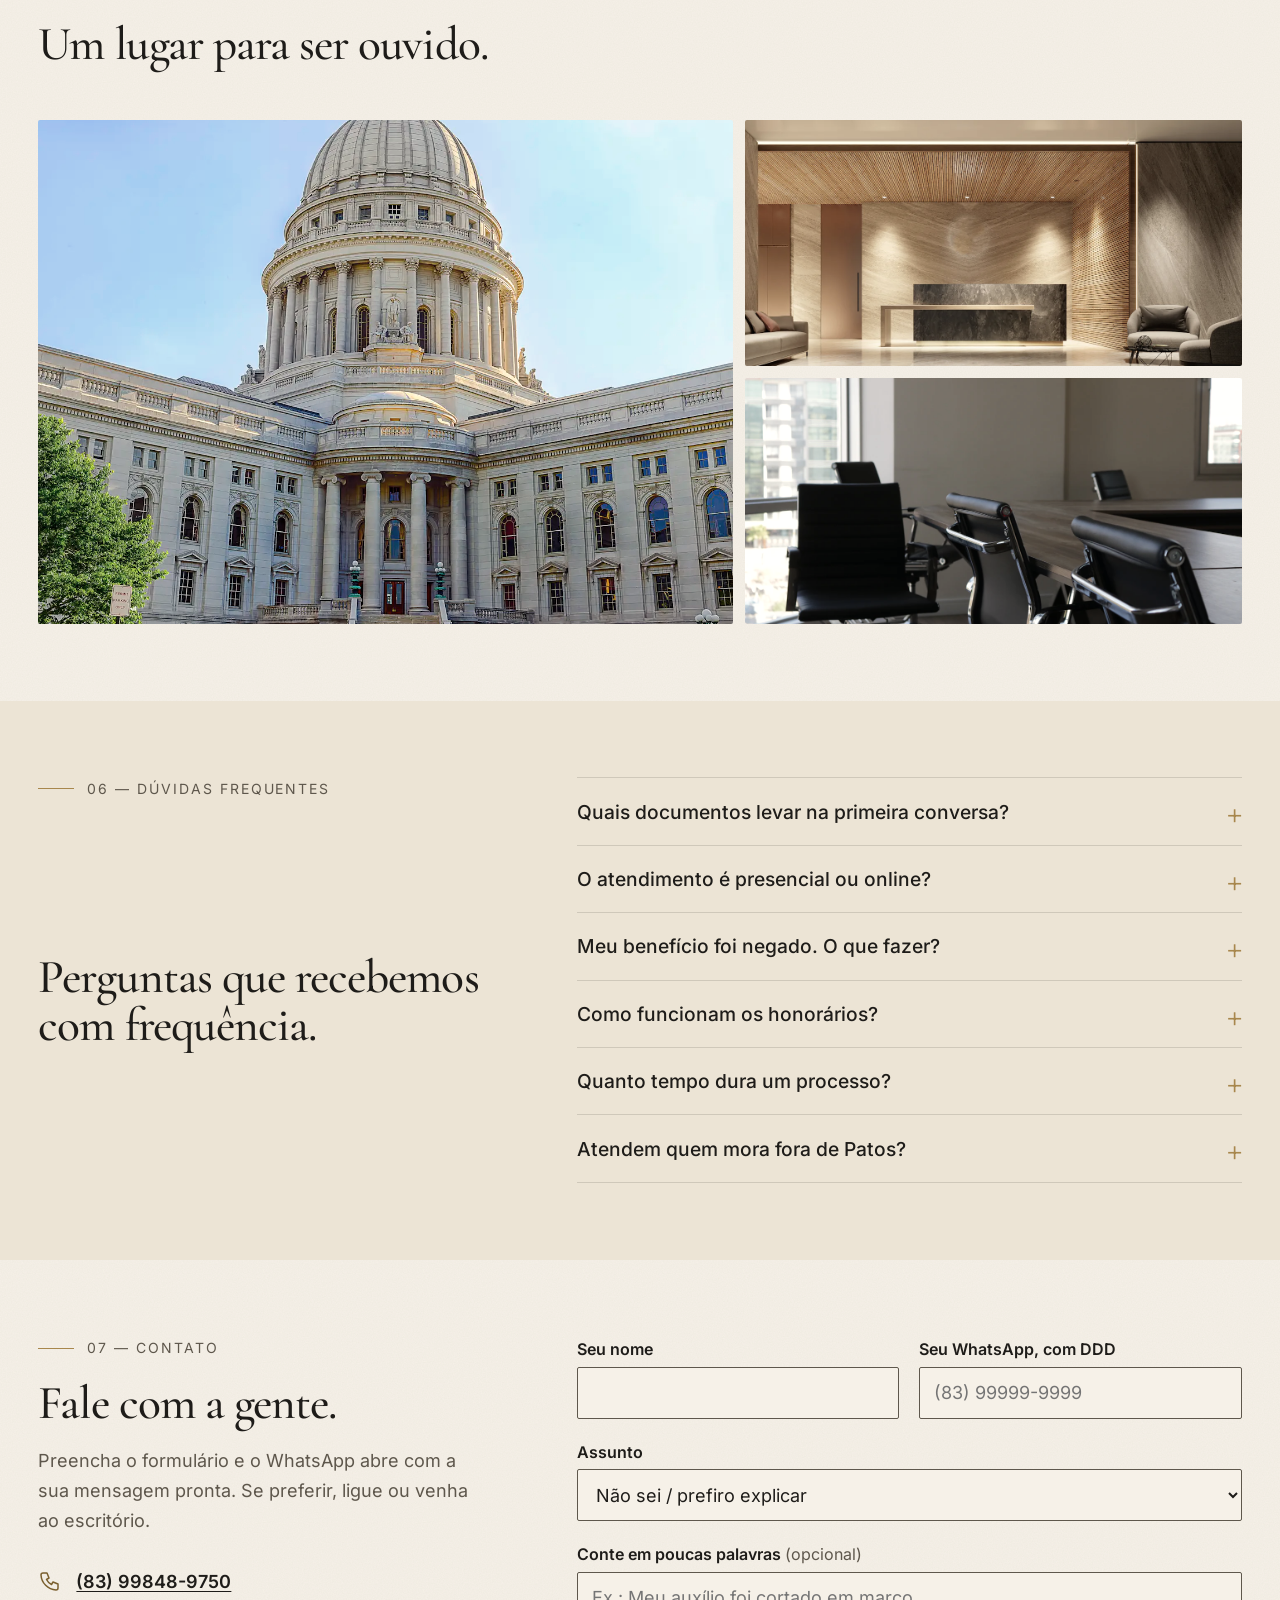
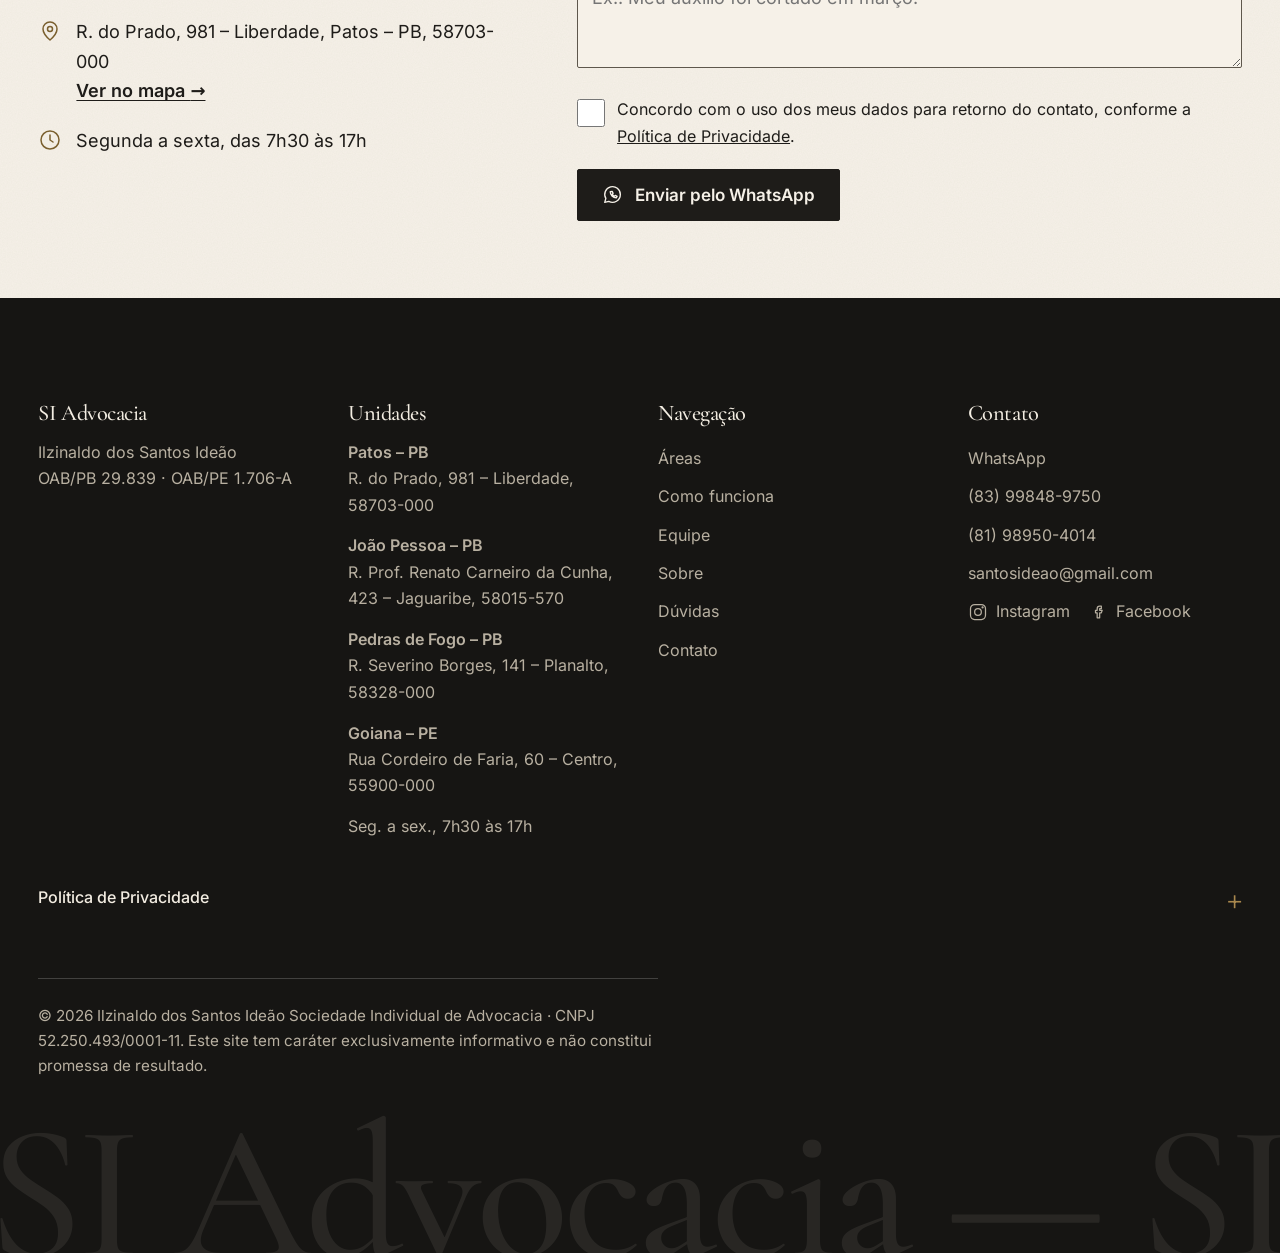
==== commit 6b9ecdf9: "feat: versão de celular mais enxuta, com a foto ligada ao nome No celular a página caiu de ~11.700px" ====
--- a/index.html
+++ b/index.html
@@ -45,6 +45,15 @@
         const tema = localStorage.getItem("tema");
         if (tema) document.documentElement.dataset.theme = tema;
       } catch (_) {}
+      // transição entre páginas cancelada (navegação rápida) não deve virar erro no console
+      const ignoreSkip = (e) => {
+        if (!e.viewTransition) return;
+        ["ready", "finished", "updateCallbackDone"].forEach((p) =>
+          e.viewTransition[p]?.catch(() => {}),
+        );
+      };
+      addEventListener("pageswap", ignoreSkip);
+      addEventListener("pagereveal", ignoreSkip);
     </script>
     <link
       rel="preload"
@@ -311,7 +320,7 @@
               aria-label="Retrato do advogado responsável pelo escritório"
             ></div>
           </figure>
-          <div class="rv">
+          <div class="sob-text rv">
             <p class="lab">05 — Sobre</p>
             <h2 id="t-so">Um escritório de portas abertas em Patos.</h2>
             <p style="margin-top: 1.5rem">
@@ -319,13 +328,14 @@
               relações de trabalho. Recebemos cada caso com atenção, explicamos o que for preciso e
               acompanhamos junto com você.
             </p>
-            <p>
+            <p class="desk">
               Atendemos presencialmente em Patos, João Pessoa, Pedras de Fogo e Goiana e, por
               videochamada e WhatsApp, em toda a Paraíba e em Pernambuco.
             </p>
             <p class="oab">
-              <span data-s="lawyer.name">Ilzinaldo dos Santos Ideão</span> ·
-              <span data-s="lawyer.oab">OAB/PB 29.839 · OAB/PE 1.706-A</span>
+              <span class="oab-name" data-s="lawyer.name">Ilzinaldo dos Santos Ideão</span
+              ><span class="oab-sep" aria-hidden="true"> · </span
+              ><span data-s="lawyer.oab">OAB/PB 29.839 · OAB/PE 1.706-A</span>
             </p>
           </div>
         </div>
--- a/css/sections.css
+++ b/css/sections.css
@@ -52,17 +52,22 @@
 nav a.l:hover {
   background-size: 100% 1.5px;
 }
+/* botões do menu no celular: só ícone (três linhas para abrir, X para fechar) */
 .mb {
-  min-height: 48px;
-  padding: 0 18px;
-  border-radius: 2px;
-  border: 1.5px solid currentColor;
+  display: inline-grid;
+  place-items: center;
+  width: 44px;
+  height: 44px;
+  padding: 0;
+  border: 0;
   background: transparent;
   color: inherit;
-  font:
-    600 1rem Inter,
-    sans-serif;
   cursor: pointer;
+}
+.mb svg {
+  width: 28px;
+  height: 28px;
+  stroke-width: 1.75;
 }
 .hr {
   display: flex;
@@ -75,11 +80,29 @@
   background: var(--bg);
   color: var(--ink);
   z-index: 60;
-  padding: calc(env(safe-area-inset-top, 0px) + 20px) 24px 24px;
+  padding: calc(env(safe-area-inset-top, 0px) + 16px) clamp(16px, 3vw, 40px) 24px;
   display: flex;
   flex-direction: column;
   gap: 6px;
   overflow: auto;
+  /* abre e fecha com fade e leve deslize, em vez de aparecer de uma vez */
+  visibility: hidden;
+  opacity: 0;
+  transform: translateY(-12px);
+  transition:
+    opacity 0.35s,
+    transform 0.45s cubic-bezier(0.2, 0.7, 0.2, 1),
+    visibility 0s 0.45s;
+}
+#mp.open {
+  visibility: visible;
+  opacity: 1;
+  transform: none;
+  transition-delay: 0s;
+}
+#mx {
+  align-self: flex-end;
+  color: var(--ink);
 }
 #mp a.l {
   display: flex;
@@ -118,7 +141,9 @@
   content: "";
   position: absolute;
   inset: 0;
-  background: linear-gradient(var(--veil1), var(--veil2));
+  /* no celular o texto cobre a foto toda: véu uniforme para manter a leitura
+     (no computador, home.css usa um véu mais forte só do lado do texto) */
+  background: var(--veil2);
 }
 .hero .wrap {
   position: relative;
--- a/css/motion.css
+++ b/css/motion.css
@@ -20,7 +20,7 @@
 .js .mask.in {
   clip-path: inset(0);
 }
-#mp:not([hidden]) a.l {
+#mp.open a.l {
   animation: cas 0.5s cubic-bezier(0.2, 0.7, 0.2, 1) both;
 }
 #mp a.l:nth-of-type(2) {
--- a/css/home.css
+++ b/css/home.css
@@ -564,3 +564,191 @@
   display: block;
   width: 100%;
 }
+
+/* ---------- Celular: menos texto na tela ----------
+   Some o que é repetido ou secundário; o essencial de cada seção continua. */
+.of-addr {
+  display: block;
+}
+@media (max-width: 899px) {
+  .desk,
+  .ficha /* o "o que levar" já aparece em "Conte sua situação" */,
+  .trust,
+  .sit-lead,
+  .sit-btn span,
+  .sit-panel > p,
+  .tags,
+  .bars b,
+  .pil p,
+  .ct-lead,
+  footer .fc > div:nth-child(3) /* navegação: já está no menu */,
+  .of-addr {
+    display: none;
+  }
+  .hero {
+    min-height: auto;
+    padding-block: 120px 56px;
+  }
+  .sit-btn {
+    min-height: 60px;
+    padding: 14px 18px;
+  }
+  .sit-panel h4 {
+    margin-top: 0.6rem;
+  }
+  .row {
+    grid-template-columns: 1fr auto;
+    align-items: center;
+  }
+  .row .link {
+    white-space: nowrap;
+  }
+  .bars li {
+    gap: 2px;
+  }
+  .bd {
+    font-size: 1rem;
+  }
+  .pil {
+    grid-template-columns: 1fr 1fr;
+    gap: 12px;
+  }
+  .pil div {
+    padding: 20px 16px;
+  }
+  .pil svg {
+    width: 30px;
+    height: 30px;
+  }
+  .pil h3 {
+    font-size: 1.25rem;
+  }
+  /* rodapé: cidades das unidades lado a lado, sem os endereços */
+  .fc {
+    gap: 28px;
+  }
+  [data-offices] {
+    display: flex;
+    flex-wrap: wrap;
+    gap: 4px 18px;
+  }
+  [data-offices] li {
+    margin: 0;
+  }
+  /* fotos do escritório: a fachada em cima, recepção e sala lado a lado */
+  .photo-grid {
+    grid-template-columns: 1fr 1fr;
+  }
+  .shot {
+    min-height: 150px;
+  }
+  .s1 {
+    grid-column: 1 / -1;
+    min-height: 220px;
+  }
+
+  /* Sobre: foto pequena ao lado do nome, como um cartão de identificação */
+  .sob {
+    grid-template-columns: 88px 1fr;
+    gap: 0 16px;
+    align-items: center;
+  }
+  .sob-text {
+    display: contents;
+  }
+  .sob-text > * {
+    grid-column: 1 / -1;
+  }
+  .sob .frame {
+    order: 1;
+    grid-column: 1;
+    max-width: none;
+    margin-top: 1.6rem;
+  }
+  .sob .oab {
+    order: 2;
+    grid-column: 2;
+    margin-top: 1.6rem;
+    padding: 0;
+    border: 0;
+  }
+  .oab > span {
+    display: block;
+  }
+  .oab > .oab-sep {
+    display: none;
+  }
+  .oab-name {
+    font:
+      500 1.35rem/1.2 "Cormorant Garamond",
+      Georgia,
+      serif;
+  }
+  .oab > span:last-child {
+    margin-top: 2px;
+    font-size: 0.9rem;
+    color: var(--soft);
+  }
+
+  /* Equipe: mesma ideia, foto ao lado do nome e da OAB */
+  .mem {
+    display: grid;
+    grid-template-columns: 88px 1fr;
+    column-gap: 16px;
+    align-items: center;
+  }
+  .mem .frame {
+    grid-row: 1 / span 2;
+    margin-bottom: 0;
+  }
+  .mem > :not(.frame) {
+    grid-column: 2;
+  }
+  .mem > .ar,
+  .mem > p:not(.oabl),
+  .mem > .btn {
+    grid-column: 1 / -1;
+  }
+  .mem > .oabl {
+    font-size: 0.9rem;
+  }
+  .mem > .ar {
+    margin-top: 1.2rem;
+  }
+  .mem > .btn {
+    justify-self: start;
+  }
+
+  /* moldura proporcional às fotos pequenas */
+  .sob .frame,
+  .mem .frame {
+    --off: 6px;
+  }
+  .sob .frame::after,
+  .mem .frame::after {
+    inset: 4px;
+  }
+
+  /* aviso de cookies em uma faixa baixa */
+  #ck {
+    flex-wrap: nowrap;
+    gap: 12px;
+    padding: 10px 16px calc(10px + env(safe-area-inset-bottom, 0px));
+    font-size: 0.9rem;
+  }
+  #ck p {
+    flex: 1;
+  }
+  #ck div {
+    flex: none;
+    gap: 8px;
+  }
+  #ck .btn {
+    min-height: 40px;
+    padding: 0 14px;
+    font-size: 0.95rem;
+  }
+  body.cb .fl {
+    bottom: calc(84px + env(safe-area-inset-bottom, 0px));
+  }
+}
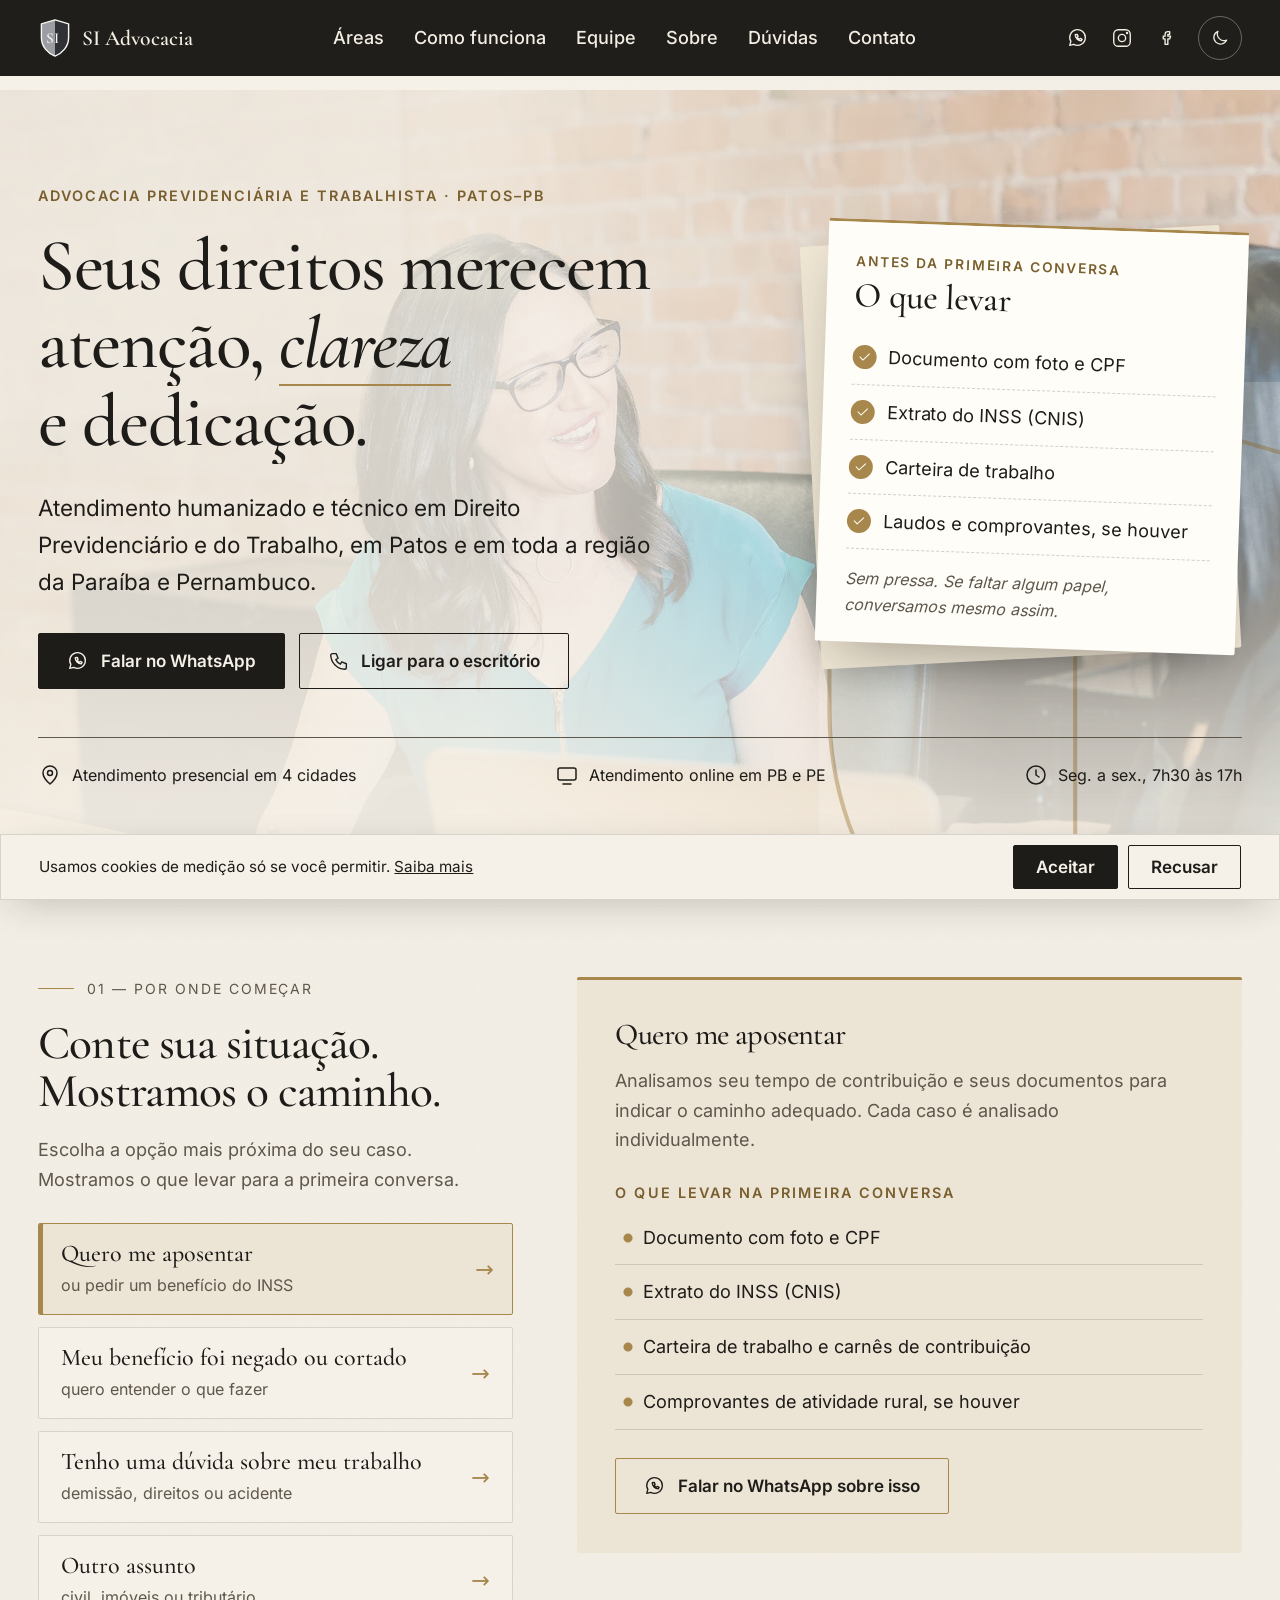
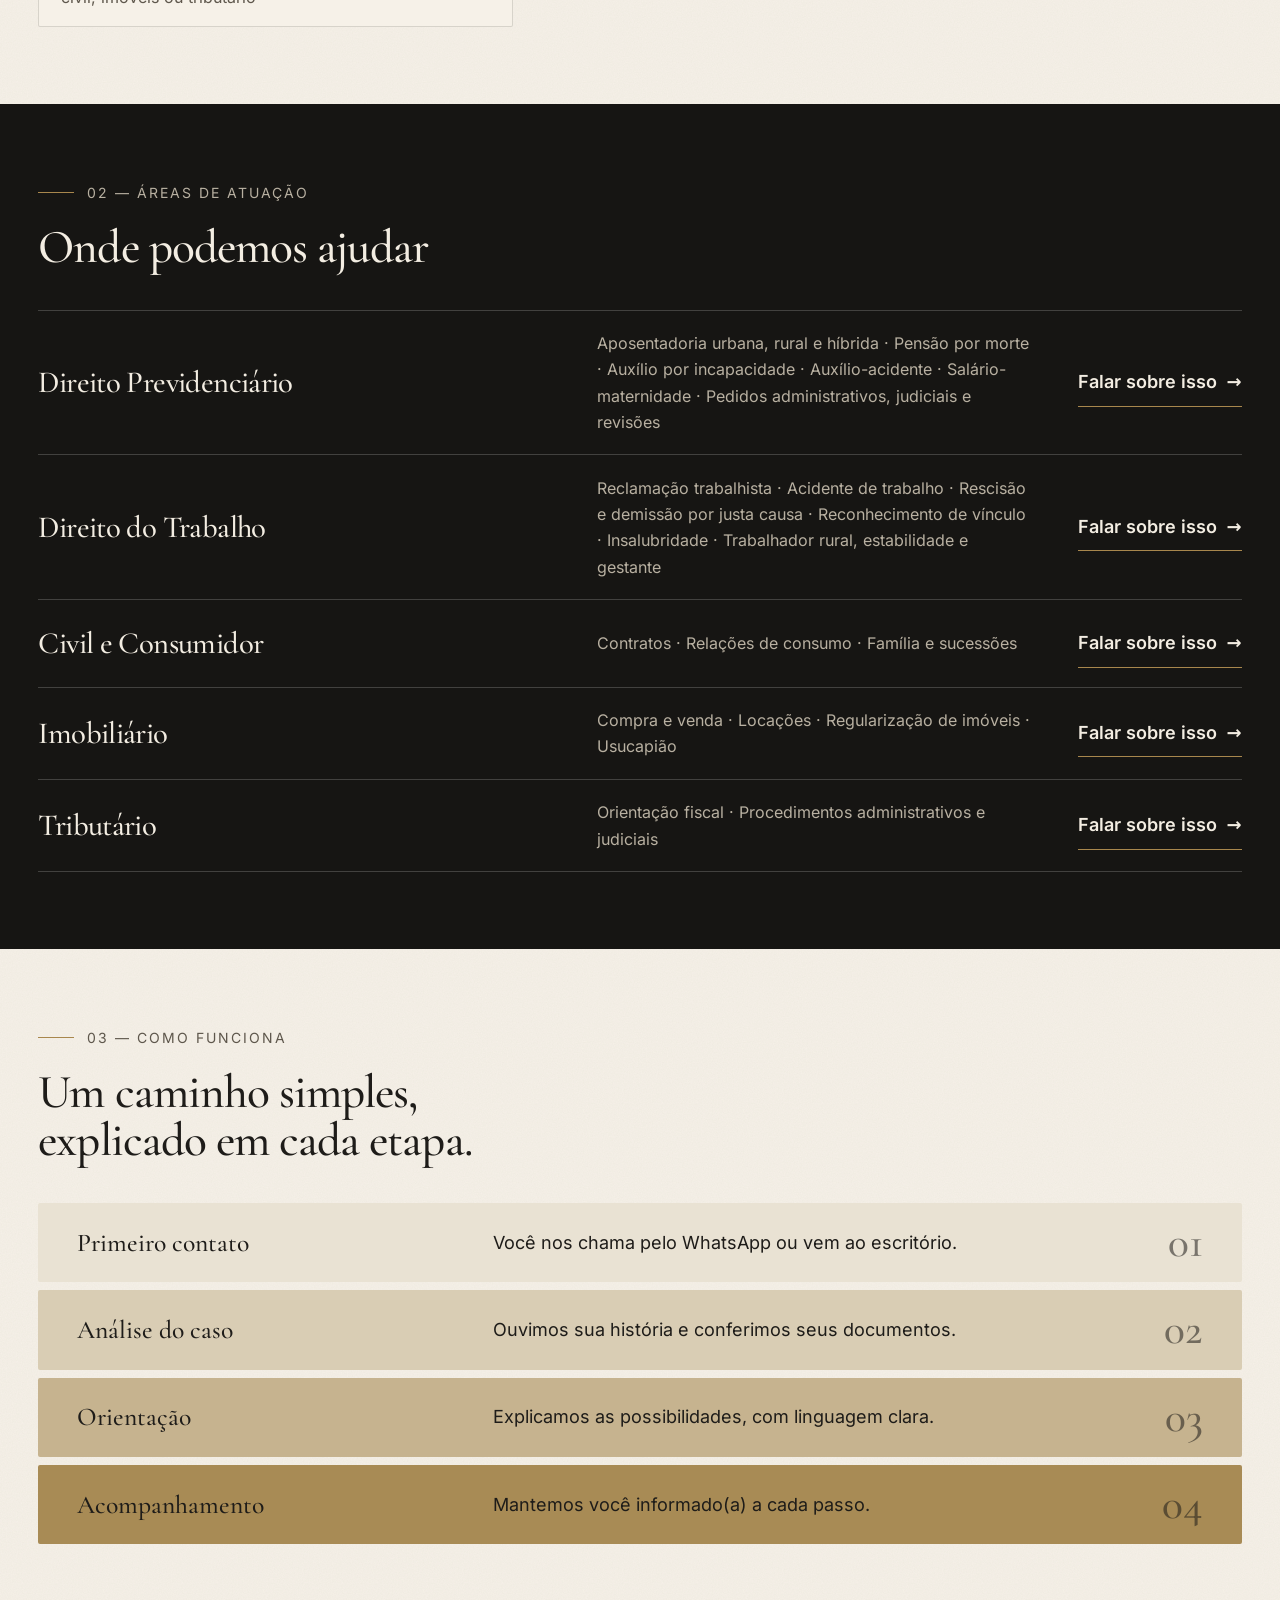
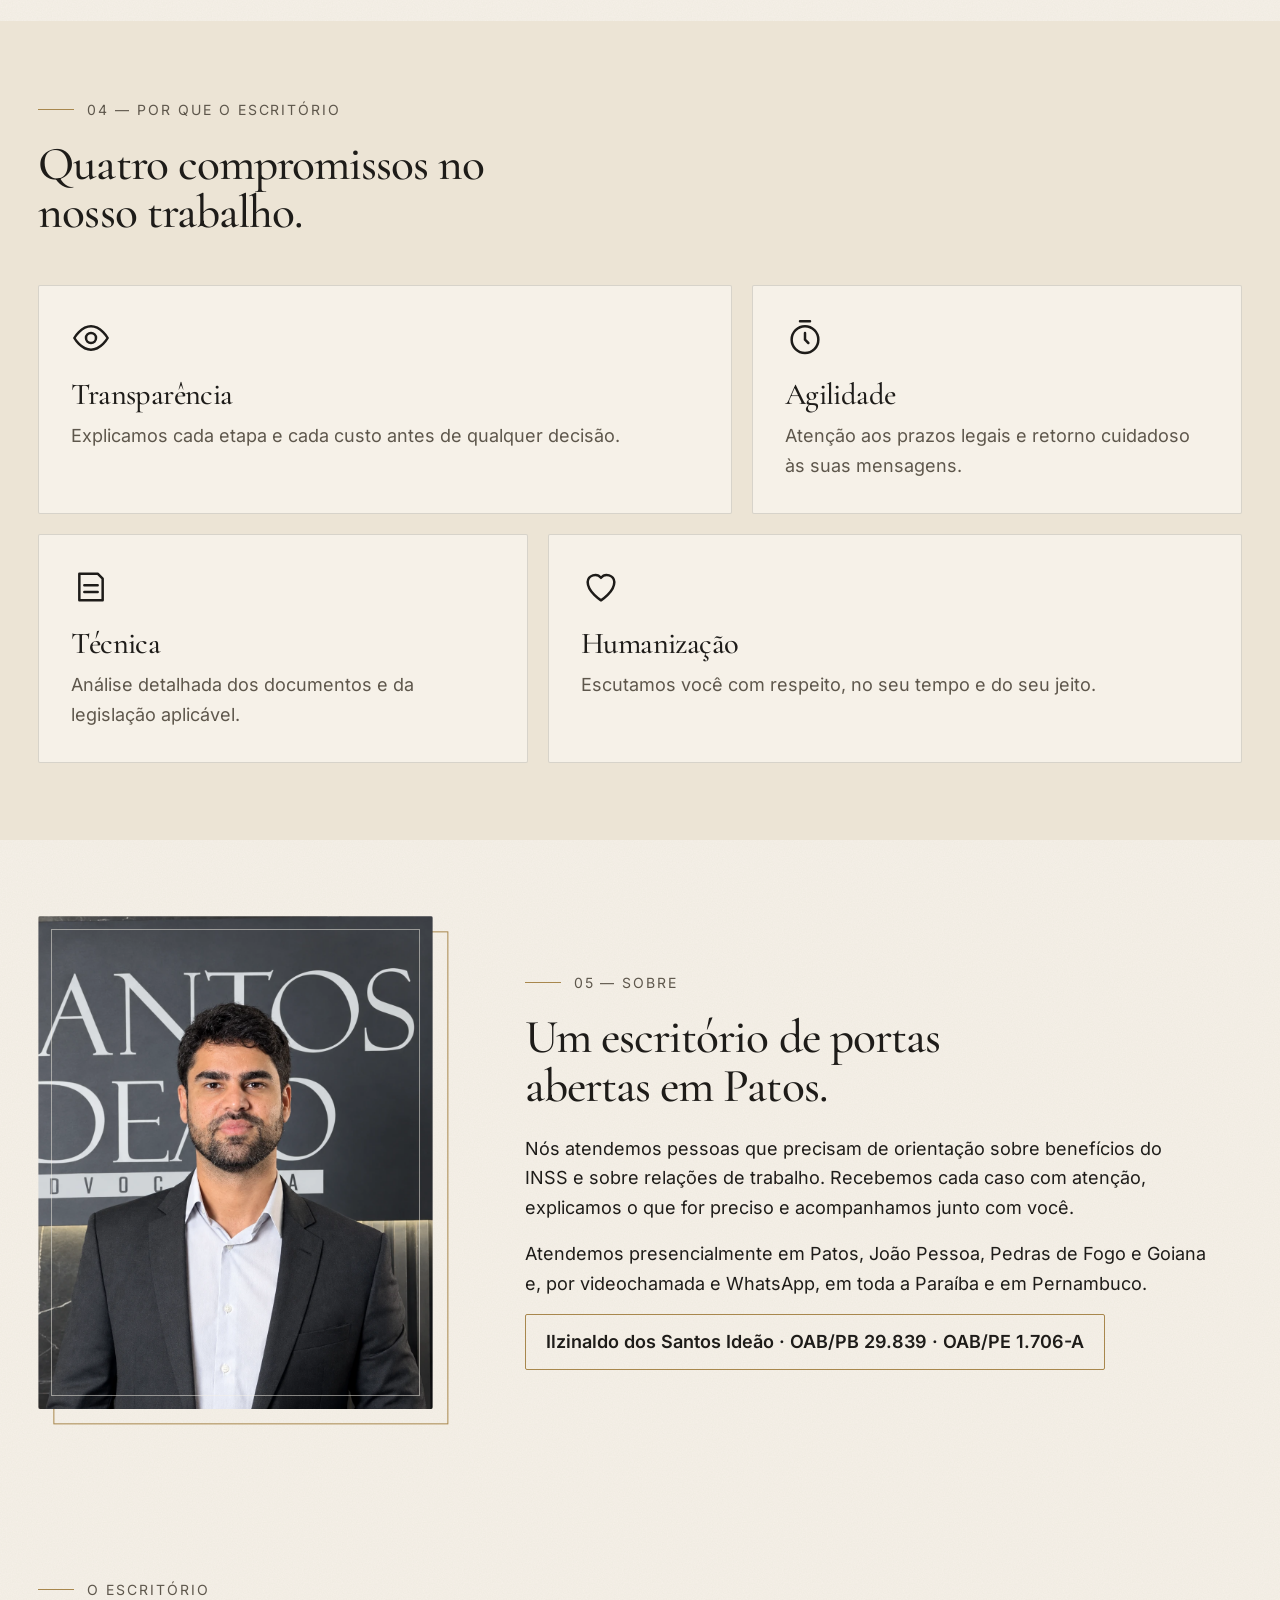
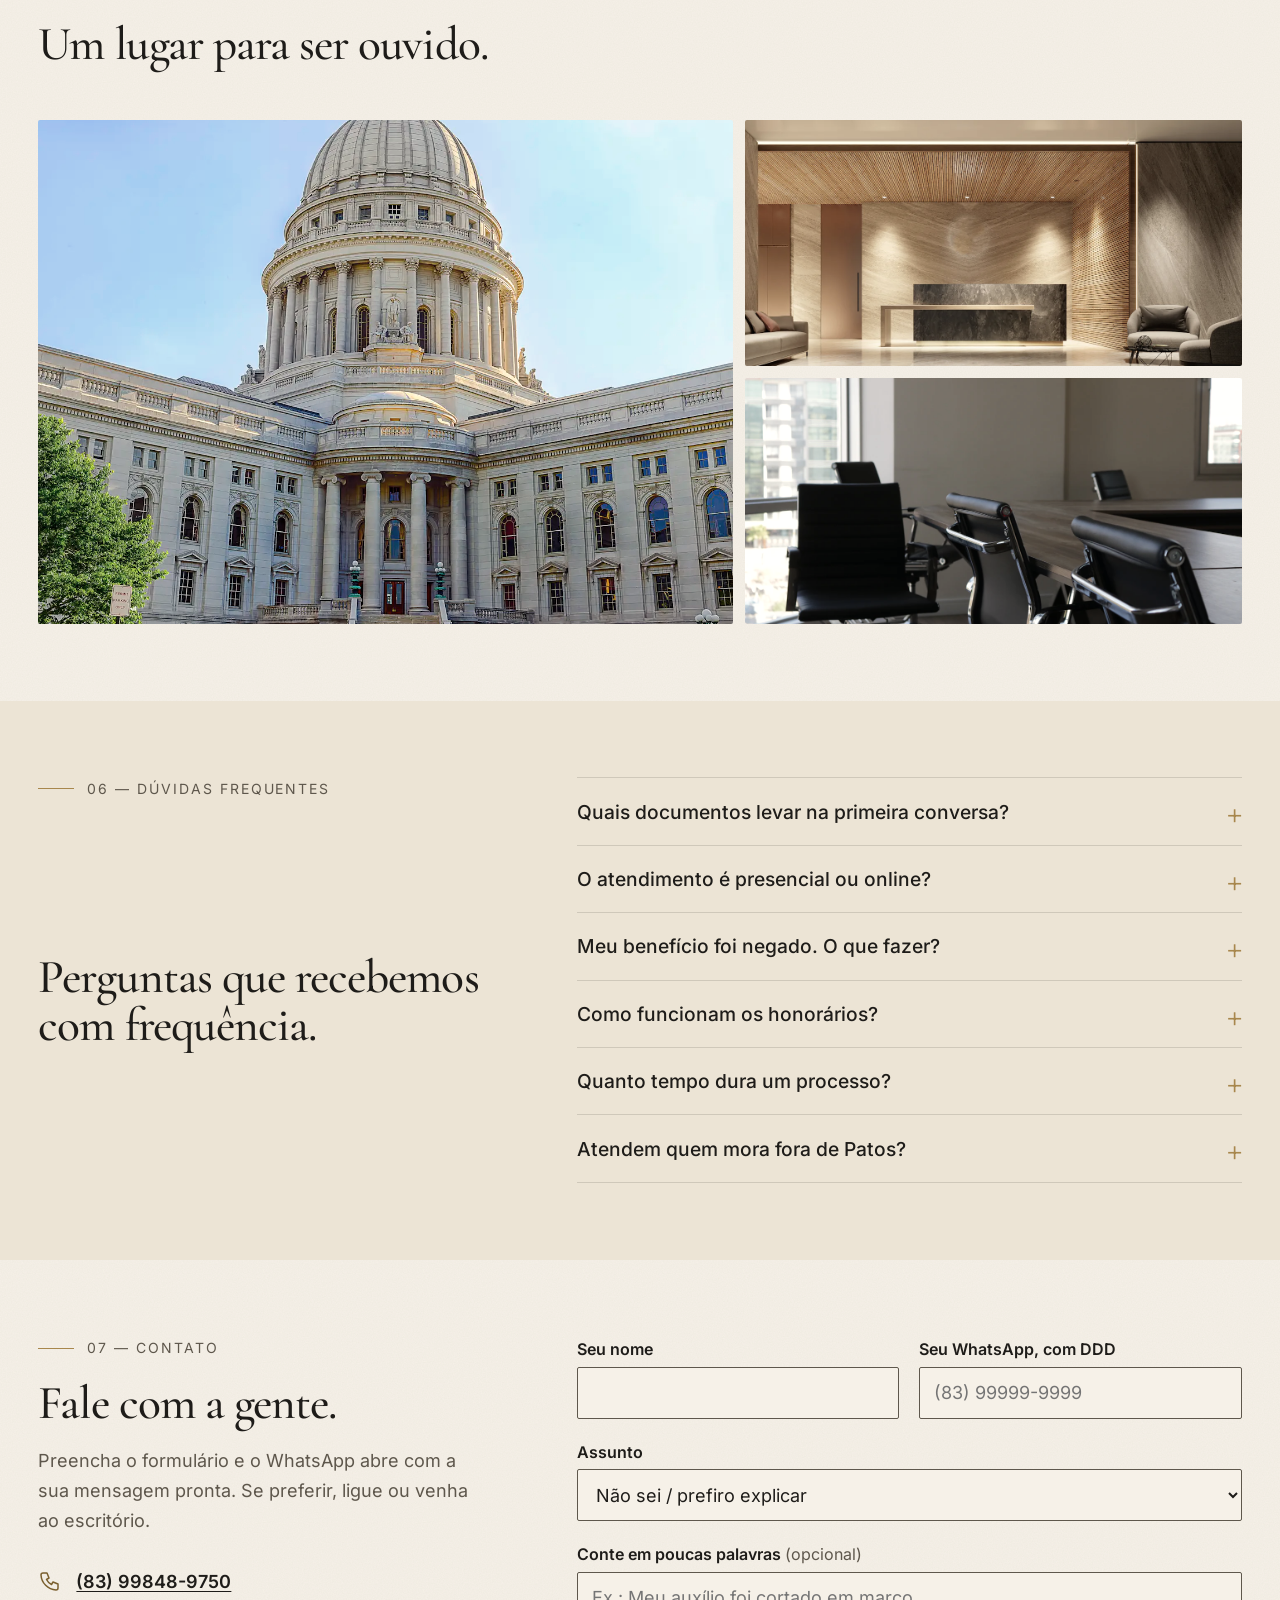
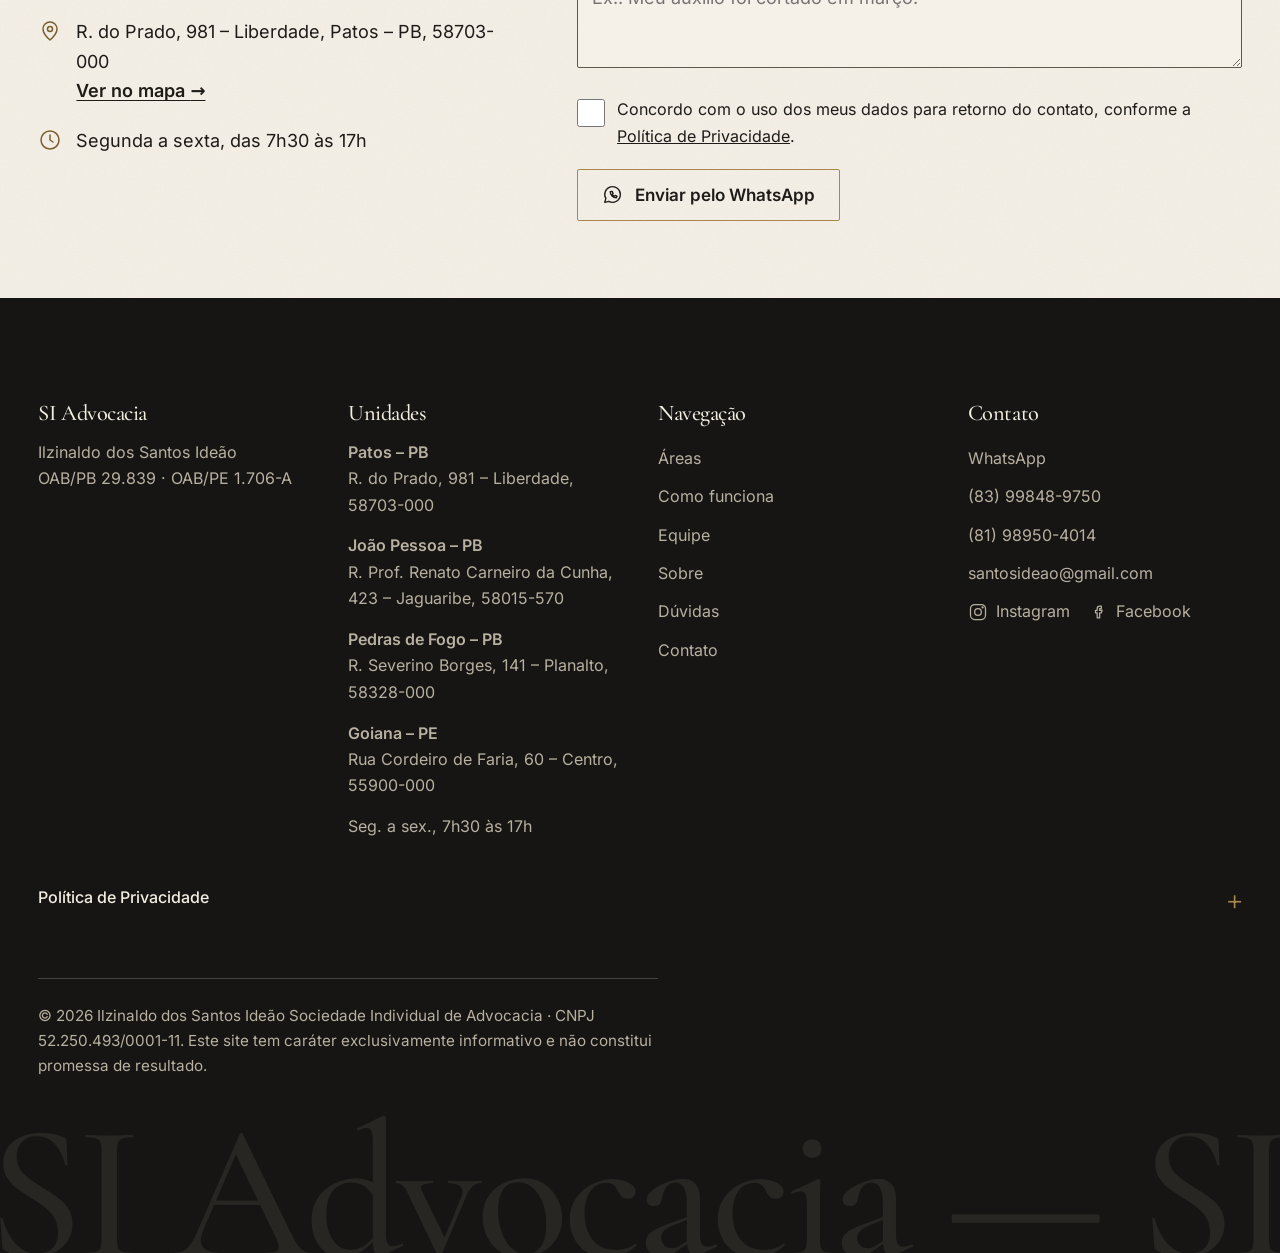
==== commit 5d4a6c20: "style: botões de WhatsApp mais leves e flutuante só com ícone - Novo estilo .btn.soft (contorno dour" ====
--- a/index.html
+++ b/index.html
@@ -511,7 +511,7 @@
               <div class="err" id="e-lg" role="alert"></div>
             </div>
             <div class="full cform-actions">
-              <button class="btn" type="submit">
+              <button class="btn soft" type="submit">
                 <svg class="ico"><use href="#wa" /></svg>Enviar pelo WhatsApp
               </button>
               <p id="st" role="status" aria-live="polite"></p>
--- a/css/base.css
+++ b/css/base.css
@@ -124,6 +124,16 @@
   color: inherit;
   border-color: currentColor;
 }
+.btn.soft {
+  /* contorno dourado sem fundo cheio: usado nos botões de WhatsApp secundários */
+  background: transparent;
+  color: var(--ink);
+  border-color: var(--gold);
+}
+.btn.soft:hover {
+  background: color-mix(in srgb, var(--gold) 14%, transparent);
+  box-shadow: none;
+}
 .btn.sm {
   min-height: 48px;
   padding: 0 18px;
--- a/css/sections.css
+++ b/css/sections.css
@@ -462,12 +462,25 @@
   right: max(16px, env(safe-area-inset-right));
   bottom: calc(16px + env(safe-area-inset-bottom, 0px));
   z-index: 40;
-  min-height: 60px;
+  /* só o ícone, num botão redondo, para não cobrir o conteúdo */
+  width: 56px;
+  min-height: 56px;
+  padding: 0;
+  justify-content: center;
+  border-radius: 50%;
   box-shadow: var(--sh);
   transform: translateY(140%);
   transition:
     transform 0.4s,
     bottom 0.3s;
+}
+.fl.soft,
+.fl.soft:hover {
+  background: var(--bg);
+}
+.fl svg {
+  width: 28px;
+  height: 28px;
 }
 .fl.on {
   transform: none;
--- a/css/home.css
+++ b/css/home.css
@@ -178,15 +178,6 @@
   transform: none;
   transition-delay: 0s;
 }
-.sit-panel .btn {
-  background: transparent;
-  color: var(--ink);
-  border-color: var(--gold);
-}
-.sit-panel .btn:hover {
-  background: color-mix(in srgb, var(--gold) 14%, transparent);
-  box-shadow: none;
-}
 .sit-panel h3 {
   margin-bottom: 0.8rem;
 }
